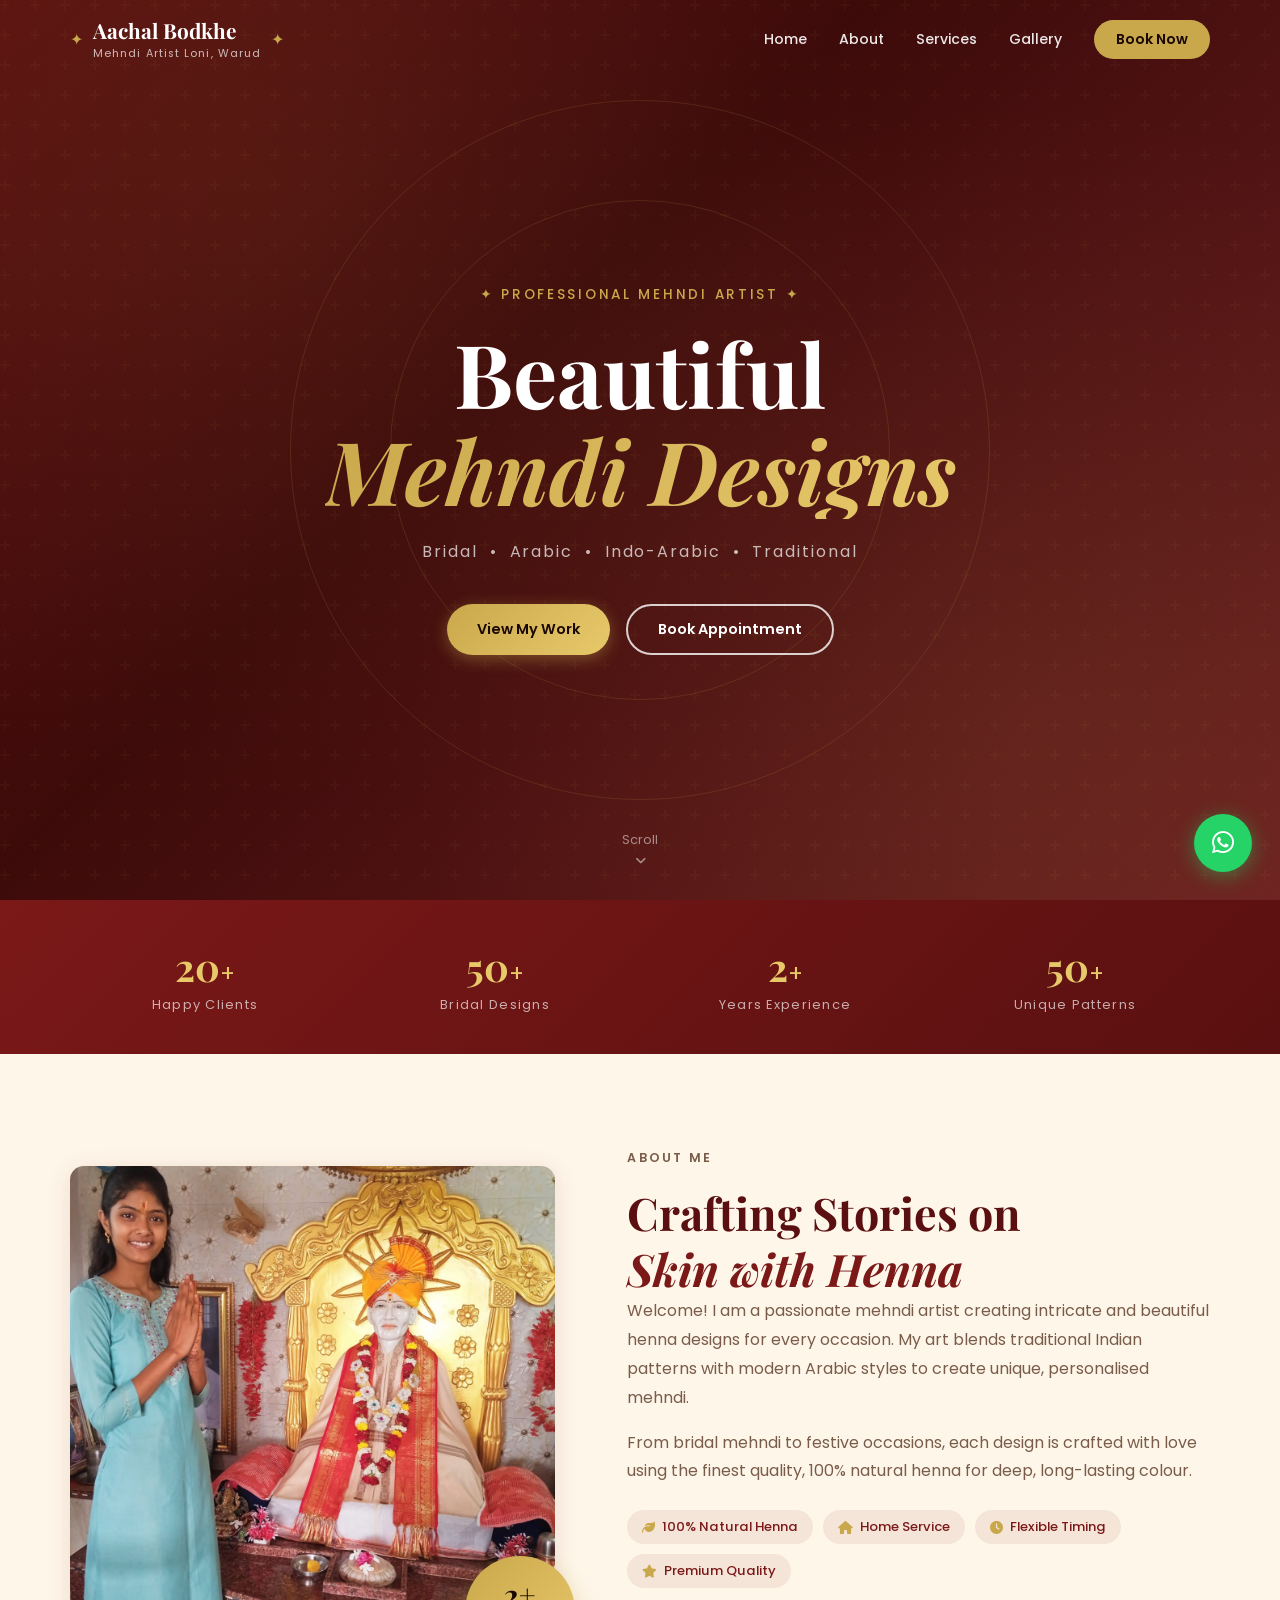
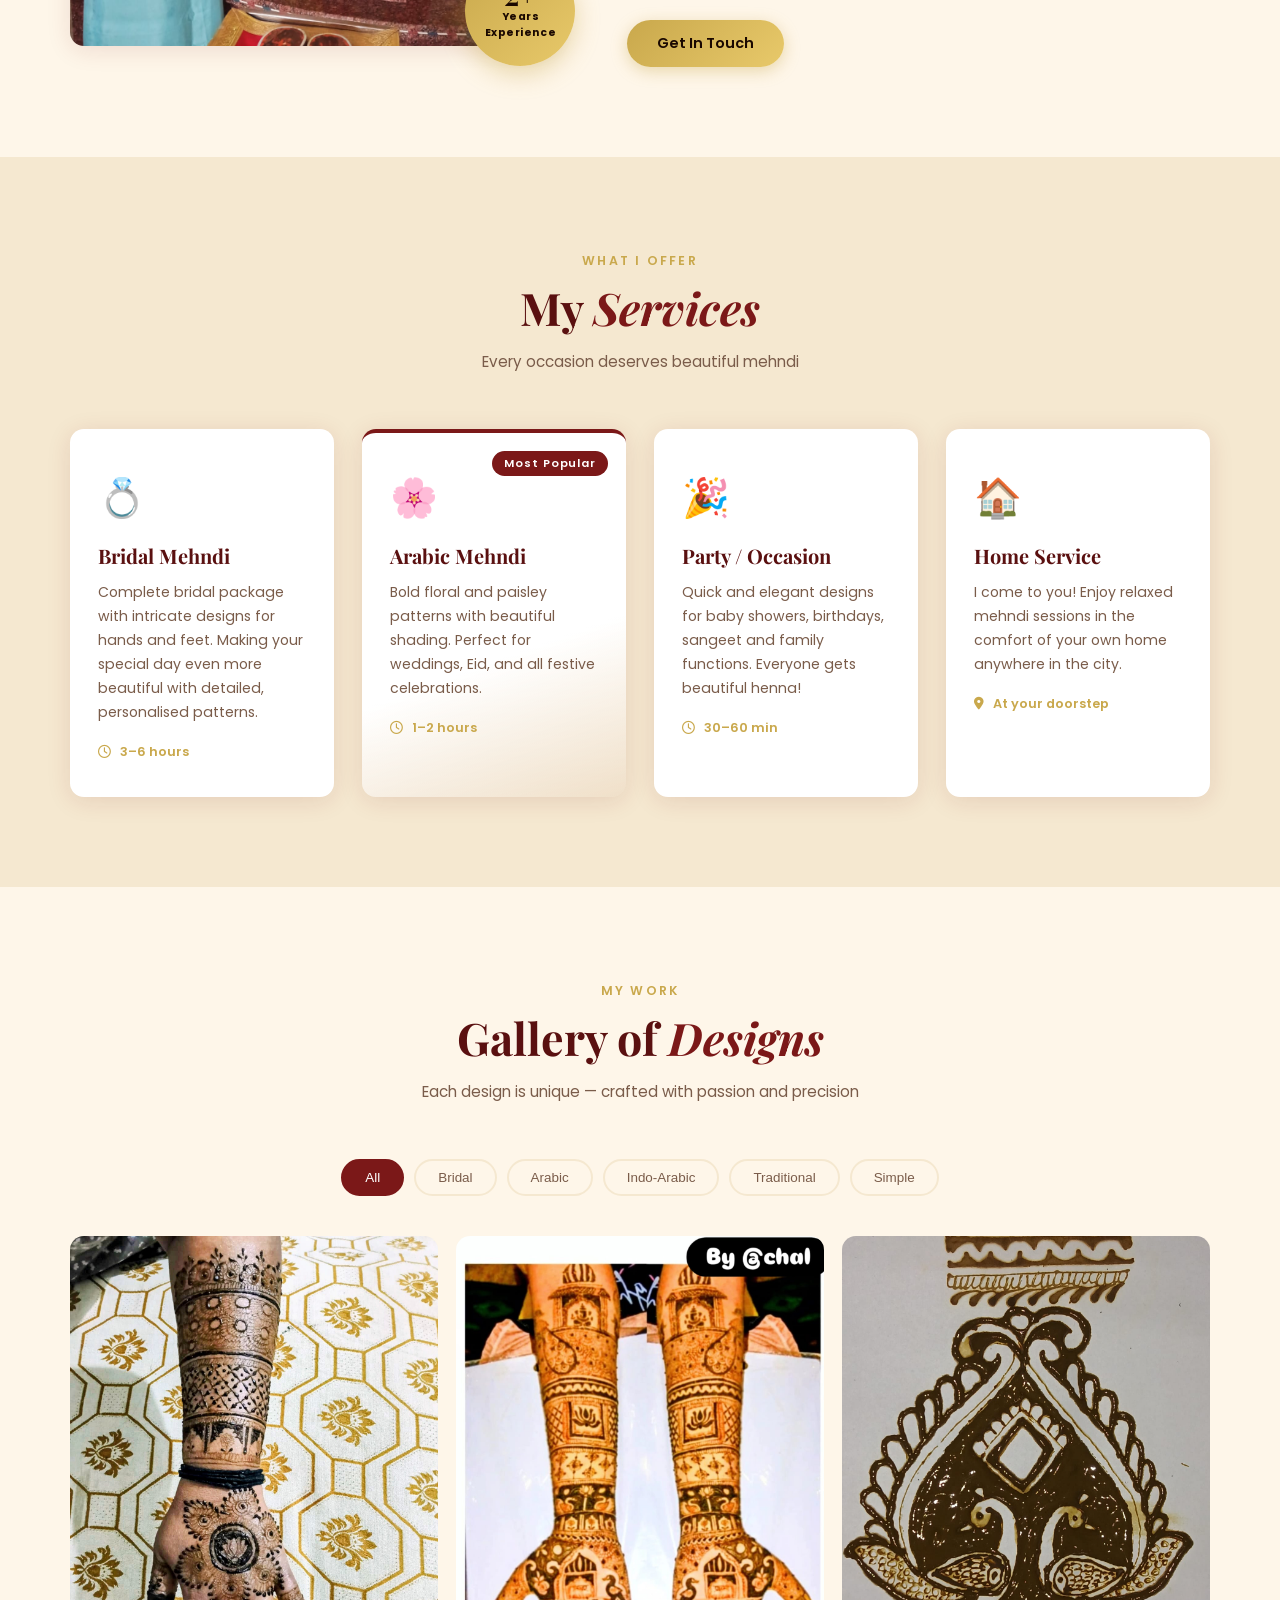
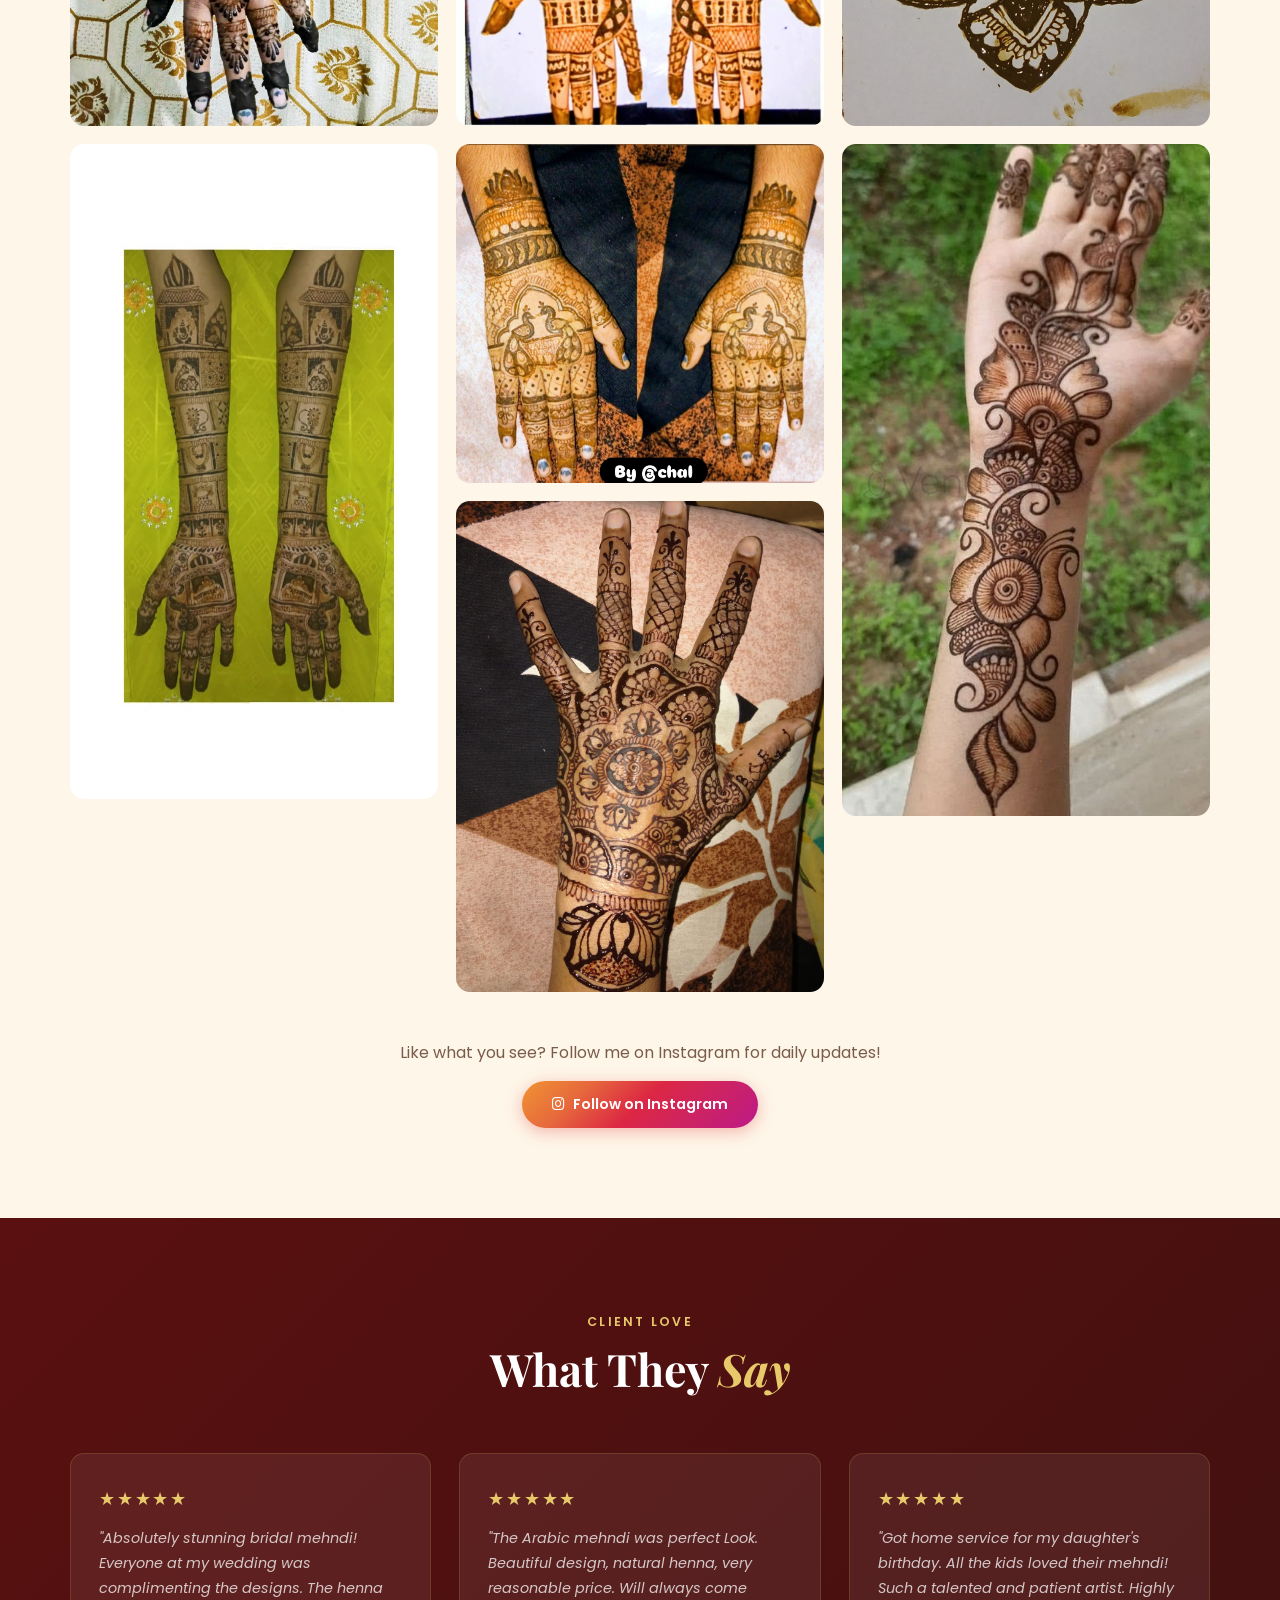
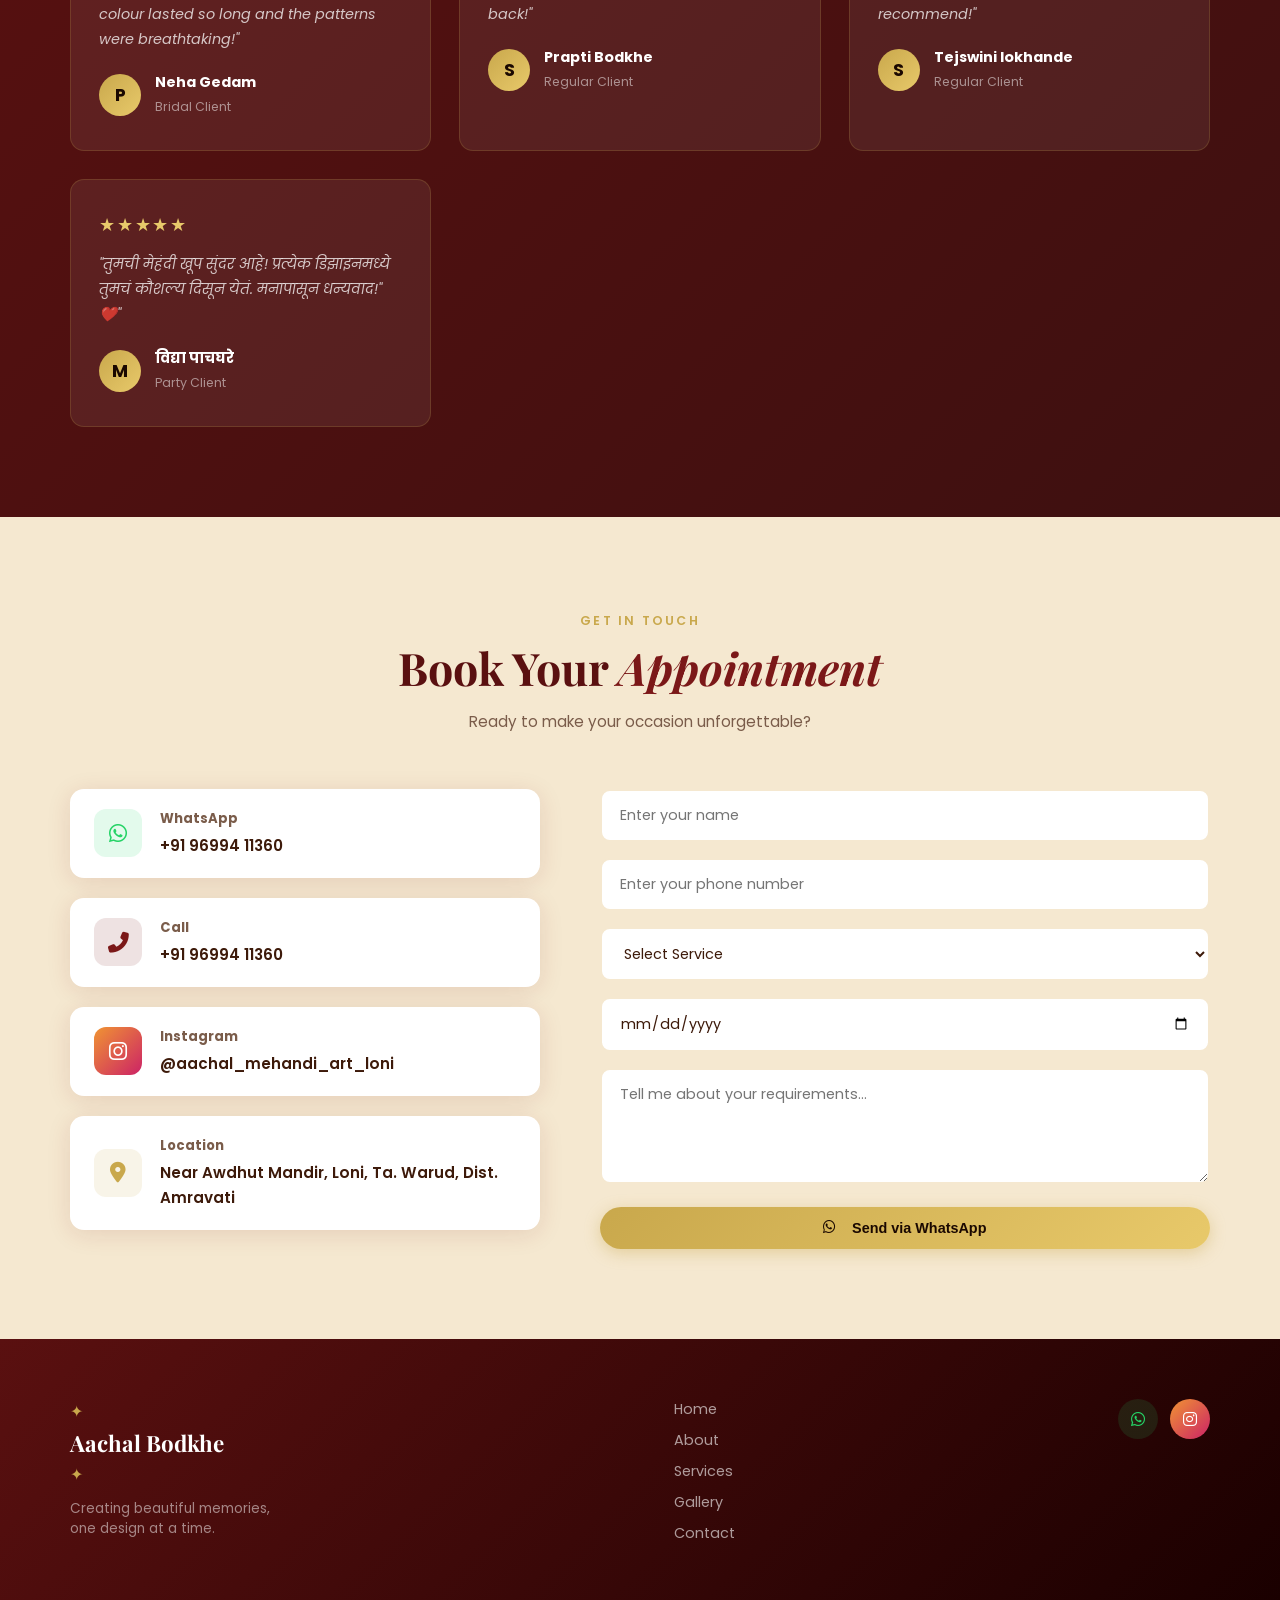
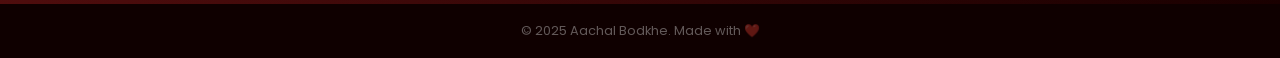
==== index.html @ 3f964af4 "update compliment" ====
<!DOCTYPE html>
<html lang="en">
<head>
  <meta charset="UTF-8">
  <meta name="viewport" content="width=device-width, initial-scale=1.0">
  <meta name="description" content="Professional Mehndi Artist – Bridal, Arabic & Traditional Designs">
  <title>Mehndi Art | Bridal & Professional Mehndi Artist</title>

  <!-- Google Fonts -->
  <link rel="preconnect" href="https://fonts.googleapis.com">
  <link rel="preconnect" href="https://fonts.gstatic.com" crossorigin>
  <link href="https://fonts.googleapis.com/css2?family=Playfair+Display:ital,wght@0,400;0,600;0,700;1,400&family=Poppins:wght@300;400;500;600&family=Dancing+Script:wght@600;700&display=swap" rel="stylesheet">

  <!-- AOS scroll animations -->
  <link rel="stylesheet" href="https://unpkg.com/aos@2.3.1/dist/aos.css">
  <!-- Font Awesome icons -->
  <link rel="stylesheet" href="https://cdnjs.cloudflare.com/ajax/libs/font-awesome/6.4.0/css/all.min.css">

  <link rel="stylesheet" href="css/style.css">
</head>
<body>

  <!-- ========== NAVBAR ========== -->
  <nav class="navbar" id="navbar">
    <div class="nav-inner">
      <a href="#home" class="nav-logo">
        <span class="logo-gem">✦</span>
        <div>
          <span class="logo-name" id="nav-artist-name">Aachal Bodkhe</span>
          <span class="logo-sub" id="nav-artist-tagline">Mehndi Artist Loni, Warud</span>
        </div>
        <span class="logo-gem">✦</span>
      </a>
      <div class="nav-links" id="navLinks">
        <a href="#home"     class="nav-link">Home</a>
        <a href="#about"    class="nav-link">About</a>
        <a href="#services" class="nav-link">Services</a>
        <a href="#gallery"  class="nav-link">Gallery</a>
        <a href="#contact"  class="nav-link nav-cta">Book Now</a>
      </div>
      <button class="hamburger" id="hamburger" aria-label="Menu">
        <span></span><span></span><span></span>
      </button>
    </div>
  </nav>

  <!-- ========== HERO ========== -->
  <section class="hero" id="home">
    <div class="hero-pattern"></div>
    <div class="hero-overlay"></div>
    <div class="hero-body">
      <p class="hero-pre" data-aos="fade-down">✦ Professional Mehndi Artist ✦</p>
      <h1 class="hero-h1" data-aos="fade-up" data-aos-delay="80">
        <span>Beautiful</span>
        <em>Mehndi Designs</em>
      </h1>
      <p class="hero-desc" data-aos="fade-up" data-aos-delay="180">
        Bridal &nbsp;•&nbsp; Arabic &nbsp;•&nbsp; Indo-Arabic &nbsp;•&nbsp; Traditional
      </p>
      <div class="hero-btns" data-aos="fade-up" data-aos-delay="280">
        <a href="#gallery" class="btn btn-gold">View My Work</a>
        <a href="#contact" class="btn btn-outline-white">Book Appointment</a>
      </div>
    </div>
    <a href="#about" class="hero-scroll-hint">
      <span>Scroll</span>
      <i class="fas fa-angle-down"></i>
    </a>
  </section>

  <!-- ========== STATS BAR ========== -->
  <section class="stats-bar">
    <div class="container stats-grid">
      <div class="stat" data-aos="zoom-in">
        <span class="stat-n" data-target="20">0</span><span class="stat-plus">+</span>
        <span class="stat-l">Happy Clients</span>
      </div>
      <div class="stat" data-aos="zoom-in" data-aos-delay="80">
        <span class="stat-n" data-target="50">0</span><span class="stat-plus">+</span>
        <span class="stat-l">Bridal Designs</span>
      </div>
      <div class="stat" data-aos="zoom-in" data-aos-delay="160">
        <span class="stat-n" data-target="2">0</span><span class="stat-plus">+</span>
        <span class="stat-l">Years Experience</span>
      </div>
      <div class="stat" data-aos="zoom-in" data-aos-delay="240">
        <span class="stat-n" data-target="50">0</span><span class="stat-plus">+</span>
        <span class="stat-l">Unique Patterns</span>
      </div>
    </div>
  </section>

  <!-- ========== ABOUT ========== -->
  <section class="about section" id="about">
    <div class="container about-grid">
      <div class="about-img-wrap" data-aos="fade-right">
        <div class="about-frame">
          <img src="images/artist-aachal.jpg" alt="Aachal Bodkhe, Mehndi Artist" id="artistPhoto">
        </div>
        <div class="exp-badge">
          <span class="exp-num" id="exp-years">2+</span>
          <span class="exp-txt">Years<br>Experience</span>
        </div>
      </div>
      <div class="about-text" data-aos="fade-left">
        <p class="tag">About Me</p>
        <h2 class="sec-title">Crafting Stories on<br><em>Skin with Henna</em></h2>
        <p>Welcome! I am a passionate mehndi artist creating intricate and beautiful henna designs for every occasion. My art blends traditional Indian patterns with modern Arabic styles to create unique, personalised mehndi.</p>
        <p>From bridal mehndi to festive occasions, each design is crafted with love using the finest quality, 100% natural henna for deep, long-lasting colour.</p>
        <div class="about-pills">
          <span><i class="fas fa-leaf"></i> 100% Natural Henna</span>
          <span><i class="fas fa-home"></i> Home Service</span>
          <span><i class="fas fa-clock"></i> Flexible Timing</span>
          <span><i class="fas fa-star"></i> Premium Quality</span>
        </div>
        <a href="#contact" class="btn btn-gold">Get In Touch</a>
      </div>
    </div>
  </section>

  <!-- ========== SERVICES ========== -->
  <section class="services section" id="services">
    <div class="container">
      <div class="sec-head" data-aos="fade-up">
        <p class="tag">What I Offer</p>
        <h2 class="sec-title">My <em>Services</em></h2>
        <p class="sec-sub">Every occasion deserves beautiful mehndi</p>
      </div>
      <div class="srv-grid">
        <div class="srv-card" data-aos="fade-up">
          <div class="srv-icon">💍</div>
          <h3>Bridal Mehndi</h3>
          <p>Complete bridal package with intricate designs for hands and feet. Making your special day even more beautiful with detailed, personalised patterns.</p>
          <div class="srv-meta"><i class="far fa-clock"></i> 3–6 hours</div>
        </div>
        <div class="srv-card featured" data-aos="fade-up" data-aos-delay="100">
          <div class="srv-badge">Most Popular</div>
          <div class="srv-icon">🌸</div>
          <h3>Arabic Mehndi</h3>
          <p>Bold floral and paisley patterns with beautiful shading. Perfect for weddings, Eid, and all festive celebrations.</p>
          <div class="srv-meta"><i class="far fa-clock"></i> 1–2 hours</div>
        </div>
        <div class="srv-card" data-aos="fade-up" data-aos-delay="200">
          <div class="srv-icon">🎉</div>
          <h3>Party / Occasion</h3>
          <p>Quick and elegant designs for baby showers, birthdays, sangeet and family functions. Everyone gets beautiful henna!</p>
          <div class="srv-meta"><i class="far fa-clock"></i> 30–60 min</div>
        </div>
        <div class="srv-card" data-aos="fade-up" data-aos-delay="300">
          <div class="srv-icon">🏠</div>
          <h3>Home Service</h3>
          <p>I come to you! Enjoy relaxed mehndi sessions in the comfort of your own home anywhere in the city.</p>
          <div class="srv-meta"><i class="fas fa-map-marker-alt"></i> At your doorstep</div>
        </div>
      </div>
    </div>
  </section>

  <!-- ========== GALLERY ========== -->
  <section class="gallery section" id="gallery">
    <div class="container">
      <div class="sec-head" data-aos="fade-up">
        <p class="tag">My Work</p>
        <h2 class="sec-title">Gallery of <em>Designs</em></h2>
        <p class="sec-sub">Each design is unique — crafted with passion and precision</p>
      </div>

      <div class="gal-filters" data-aos="fade-up">
        <button class="fil-btn active" data-cat="all">All</button>
        <button class="fil-btn" data-cat="bridal">Bridal</button>
        <button class="fil-btn" data-cat="arabic">Arabic</button>
        <button class="fil-btn" data-cat="indo-arabic">Indo-Arabic</button>
        <button class="fil-btn" data-cat="traditional">Traditional</button>
        <button class="fil-btn" data-cat="simple">Simple</button>
      </div>

      <div class="gal-grid" id="galGrid">
        <div class="gal-loading"><div class="spinner"></div><p>Loading gallery…</p></div>
      </div>

      <div class="gal-footer" data-aos="fade-up">
        <p>Like what you see? Follow me on Instagram for daily updates!</p>
        <a href="#" class="btn btn-insta" id="instaBtn">
          <i class="fab fa-instagram"></i> Follow on Instagram
        </a>
      </div>
    </div>
  </section>

  <!-- Lightbox -->
  <div class="lightbox" id="lightbox">
    <div class="lb-bg" id="lbBg"></div>
    <div class="lb-box">
      <button class="lb-close" id="lbClose"><i class="fas fa-times"></i></button>
      <button class="lb-nav lb-prev" id="lbPrev"><i class="fas fa-chevron-left"></i></button>
      <img id="lbImg" src="" alt="">
      <div class="lb-cap" id="lbCap"></div>
      <button class="lb-nav lb-next" id="lbNext"><i class="fas fa-chevron-right"></i></button>
    </div>
  </div>

  <!-- ========== TESTIMONIALS ========== -->
  <section class="testi section">
    <div class="container">
      <div class="sec-head" data-aos="fade-up">
        <p class="tag">Client Love</p>
        <h2 class="sec-title">What They <em>Say</em></h2>
      </div>
      <div class="testi-grid">
        <div class="testi-card" data-aos="fade-up">
          <div class="stars">★★★★★</div>
          <p>"Absolutely stunning bridal mehndi! Everyone at my wedding was complimenting the designs. The henna colour lasted so long and the patterns were breathtaking!"</p>
          <div class="testi-author">
            <div class="avatar">P</div>
            <div><strong>Neha Gedam</strong><span>Bridal Client</span></div>
          </div>
        </div>
        <div class="testi-card" data-aos="fade-up" data-aos-delay="100">
          <div class="stars">★★★★★</div>
          <p>"The Arabic mehndi was perfect Look. Beautiful design, natural henna, very reasonable price. Will always come back!"</p>
          <div class="testi-author">
            <div class="avatar">S</div>
            <div><strong>Prapti Bodkhe</strong><span>Regular Client</span></div>
          </div>
        </div>
        <div class="testi-card" data-aos="fade-up" data-aos-delay="100">
          <div class="stars">★★★★★</div>
          <p>"Got home service for my daughter's birthday. All the kids loved their mehndi! Such a talented and patient artist. Highly recommend!"</p>
          <div class="testi-author">
            <div class="avatar">S</div>
            <div><strong>Tejswini lokhande</strong><span>Regular Client</span></div>
          </div>
        </div>
        <div class="testi-card" data-aos="fade-up" data-aos-delay="100">
          <div class="stars">★★★★★</div>
          <p>"तुमची मेहंदी खूप सुंदर आहे! प्रत्येक डिझाइनमध्ये तुमचं कौशल्य दिसून येतं. मनापासून धन्यवाद!" ❤️"</p>
          <div class="testi-author">
            <div class="avatar">M</div>
            <div><strong>विद्या पाचघरे</strong><span>Party Client</span></div>
          </div>
        </div>
      </div>
    </div>
  </section>

  <!-- ========== CONTACT ========== -->
  <section class="contact section" id="contact">
    <div class="container">
      <div class="sec-head" data-aos="fade-up">
        <p class="tag">Get In Touch</p>
        <h2 class="sec-title">Book Your <em>Appointment</em></h2>
        <p class="sec-sub">Ready to make your occasion unforgettable?</p>
      </div>
      <div class="contact-grid">
        <div class="contact-info" data-aos="fade-right">
          <div class="ci-card">
            <div class="ci-icon ci-wa"><i class="fab fa-whatsapp"></i></div>
            <div><h4>WhatsApp</h4><a id="cWa" href="#">+91 9699411360</a></div>
          </div>
          <div class="ci-card">
            <div class="ci-icon ci-ph"><i class="fas fa-phone-alt"></i></div>
            <div><h4>Call</h4><a id="cPh" href="#">+91 9699411360</a></div>
          </div>
          <div class="ci-card">
            <div class="ci-icon ci-ig"><i class="fab fa-instagram"></i></div>
            <div><h4>Instagram</h4><a id="cIg" href="#">https://www.instagram.com/aachal_mehandi_art_loni?igsh=MWM5a2FwNzlvdnloOQ==</a></div>
          </div>
          <div class="ci-card">
            <div class="ci-icon ci-lo"><i class="fas fa-map-marker-alt"></i></div>
            <div><h4>Location</h4><span id="cLoc">Near awdhut mandir, Loni,Ta. Warud Dist. Amravati</span></div>
          </div>
        </div>
        <form class="contact-form" id="contactForm" data-aos="fade-left">
          <div class="fg"><input type="text"  id="fName"    placeholder="Enter your name" required></div>
          <div class="fg"><input type="tel"   id="fPhone"   placeholder="Enter your phone number" required></div>
          <div class="fg">
            <select id="fService">
              <option value="">Select Service</option>
              <option value="Bridal Mehndi">Bridal Mehndi</option>
              <option value="Arabic Mehndi">Arabic Mehndi</option>
              <option value="Party / Occasion">Party / Occasion</option>
              <option value="Home Service">Home Service</option>
            </select>
          </div>
          <div class="fg"><input type="date" id="fDate" min=""></div>
          <div class="fg"><textarea id="fMsg" rows="4" placeholder="Tell me about your requirements…"></textarea></div>
          <button type="submit" class="btn btn-gold btn-full">
            <i class="fab fa-whatsapp"></i>&nbsp; Send via WhatsApp
          </button>
        </form>
      </div>
    </div>
  </section>

  <!-- ========== FOOTER ========== -->
  <footer class="footer">
    <div class="footer-top">
      <div class="container footer-inner">
        <div class="foot-brand">
          <span class="logo-gem">✦</span>
          <span class="logo-name" id="footName">Aachal Bodkhe</span>
          <span class="logo-gem">✦</span>
          <p>Creating beautiful memories, one design at a time.</p>
        </div>
        <div class="foot-links">
          <a href="#home">Home</a>
          <a href="#about">About</a>
          <a href="#services">Services</a>
          <a href="#gallery">Gallery</a>
          <a href="#contact">Contact</a>
        </div>
        <div class="foot-social">
          <a href="#" id="ftWa" class="soc-btn wa"><i class="fab fa-whatsapp"></i></a>
          <a href="#" id="ftIg" class="soc-btn ig"><i class="fab fa-instagram"></i></a>
          <a href="#" id="ftFb" class="soc-btn fb" style="display:none"><i class="fab fa-facebook-f"></i></a>
        </div>
      </div>
    </div>
    <div class="footer-bottom">
      <p>© 2025 <span id="footCopyName">Aachal Bodkhe</span>. Made with ❤️</p>
    </div>
  </footer>

  <!-- WhatsApp Floating Button -->
  <a href="#" class="wa-float" id="waFloat" target="_blank" rel="noopener">
    <i class="fab fa-whatsapp"></i>
    <span class="wa-tip">Chat with me!</span>
  </a>

  <!-- Scripts -->
  <script src="https://unpkg.com/aos@2.3.1/dist/aos.js"></script>
  <!-- Firebase (loaded only when USE_FIREBASE=true) -->
  <script src="js/config.js"></script>
  <script src="js/app.js"></script>
</body>
</html>
---- css/style.css ----
/* =========================================================
   ROOT VARIABLES
   ========================================================= */
:root {
  --maroon:   #7B1818;
  --maroon-d: #5A1010;
  --gold:     #C9A84C;
  --gold-l:   #E8C96A;
  --orange:   #D4622A;
  --cream:    #FEF6E9;
  --cream-d:  #F5E8D0;
  --dark:     #1A0800;
  --text:     #3D1A0A;
  --muted:    #7A5C4A;
  --white:    #FFFFFF;
  --shadow:   0 4px 24px rgba(123,24,24,.12);
  --radius:   14px;
  --transition: .3s ease;
}

/* =========================================================
   RESET & BASE
   ========================================================= */
*, *::before, *::after { box-sizing: border-box; margin: 0; padding: 0; }
html { scroll-behavior: smooth; font-size: 16px; }
body {
  font-family: 'Poppins', sans-serif;
  background: var(--cream);
  color: var(--text);
  overflow-x: hidden;
}
img { max-width: 100%; display: block; }
a  { text-decoration: none; color: inherit; }
button { cursor: pointer; border: none; background: none; }
ul { list-style: none; }
section { overflow: hidden; }

/* =========================================================
   UTILITIES
   ========================================================= */
.container { max-width: 1180px; margin: 0 auto; padding: 0 20px; }
.section    { padding: 90px 0; }
.sec-head   { text-align: center; margin-bottom: 56px; }
.tag {
  display: inline-block;
  font-size: .78rem;
  font-weight: 600;
  letter-spacing: .18em;
  text-transform: uppercase;
  color: var(--gold);
  margin-bottom: 10px;
}
.sec-title {
  font-family: 'Playfair Display', serif;
  font-size: clamp(2rem, 4vw, 2.8rem);
  color: var(--maroon-d);
  line-height: 1.25;
}
.sec-title em { font-style: italic; color: var(--maroon); }
.sec-sub { margin-top: 14px; color: var(--muted); font-size: .95rem; }

/* =========================================================
   BUTTONS
   ========================================================= */
.btn {
  display: inline-flex; align-items: center; justify-content: center; gap: 8px;
  padding: 13px 30px; border-radius: 50px; font-size: .9rem; font-weight: 600;
  transition: all var(--transition); cursor: pointer;
}
.btn-gold {
  background: linear-gradient(135deg, var(--gold), var(--gold-l));
  color: var(--dark);
  box-shadow: 0 4px 16px rgba(201,168,76,.4);
}
.btn-gold:hover { transform: translateY(-2px); box-shadow: 0 8px 24px rgba(201,168,76,.5); }
.btn-outline-white {
  background: transparent;
  border: 2px solid rgba(255,255,255,.8);
  color: var(--white);
}
.btn-outline-white:hover { background: rgba(255,255,255,.15); }
.btn-insta {
  background: linear-gradient(135deg,#f09433,#e6683c,#dc2743,#cc2366,#bc1888);
  color: #fff;
  box-shadow: 0 4px 16px rgba(224,64,64,.35);
}
.btn-insta:hover { transform: translateY(-2px); }
.btn-full { width: 100%; }

/* =========================================================
   NAVBAR
   ========================================================= */
.navbar {
  position: fixed; top: 0; left: 0; right: 0; z-index: 999;
  padding: 16px 0;
  transition: background var(--transition), box-shadow var(--transition);
}
.navbar.scrolled {
  background: rgba(254,246,233,.97);
  box-shadow: 0 2px 20px rgba(123,24,24,.12);
  padding: 10px 0;
  backdrop-filter: blur(10px);
}
.nav-inner {
  max-width: 1180px; margin: 0 auto; padding: 0 20px;
  display: flex; align-items: center; justify-content: space-between;
}
.nav-logo {
  display: flex; align-items: center; gap: 10px;
}
.logo-gem { color: var(--gold); font-size: 1rem; }
.logo-name {
  font-family: 'Playfair Display', serif;
  font-size: 1.3rem; font-weight: 700;
  color: var(--white);
  transition: color var(--transition);
}
.navbar.scrolled .logo-name { color: var(--maroon-d); }
.logo-sub {
  display: block; font-size: .68rem; letter-spacing: .1em;
  color: rgba(255,255,255,.7);
  transition: color var(--transition);
}
.navbar.scrolled .logo-sub { color: var(--muted); }
.nav-links { display: flex; align-items: center; gap: 32px; }
.nav-link {
  font-size: .88rem; font-weight: 500;
  color: rgba(255,255,255,.9);
  transition: color var(--transition);
  position: relative;
}
.nav-link::after {
  content: ''; position: absolute; bottom: -4px; left: 0;
  width: 0; height: 2px; background: var(--gold);
  transition: width var(--transition);
}
.nav-link:hover::after { width: 100%; }
.navbar.scrolled .nav-link { color: var(--text); }
.nav-cta {
  background: var(--gold); color: var(--dark) !important;
  padding: 9px 22px; border-radius: 50px; font-weight: 600;
}
.nav-cta::after { display: none !important; }
.nav-cta:hover { background: var(--gold-l); transform: translateY(-1px); }
.hamburger { display: none; flex-direction: column; gap: 5px; padding: 4px; }
.hamburger span { display: block; width: 24px; height: 2px; background: var(--white); border-radius: 2px; transition: all var(--transition); }
.navbar.scrolled .hamburger span { background: var(--maroon); }

/* =========================================================
   HERO
   ========================================================= */
.hero {
  min-height: 100vh;
  background: linear-gradient(135deg, var(--maroon-d) 0%, #3D0A0A 40%, #6B2020 100%);
  position: relative;
  display: flex; align-items: center; justify-content: center;
  text-align: center; padding: 120px 20px 80px;
}
/* Decorative mehndi mandala pattern */
.hero-pattern {
  position: absolute; inset: 0;
  background-image:
    radial-gradient(circle at 20% 20%, rgba(201,168,76,.08) 0%, transparent 50%),
    radial-gradient(circle at 80% 80%, rgba(201,168,76,.08) 0%, transparent 50%);
  pointer-events: none;
}
.hero-pattern::before, .hero-pattern::after {
  content: ''; position: absolute;
  border-radius: 50%;
  border: 1px solid rgba(201,168,76,.15);
}
.hero-pattern::before { width: 500px; height: 500px; top: 50%; left: 50%; transform: translate(-50%,-50%); }
.hero-pattern::after  { width: 700px; height: 700px; top: 50%; left: 50%; transform: translate(-50%,-50%); }
.hero-overlay {
  position: absolute; inset: 0;
  background: url("data:image/svg+xml,%3Csvg width='60' height='60' viewBox='0 0 60 60' xmlns='http://www.w3.org/2000/svg'%3E%3Cg fill='none' fill-rule='evenodd'%3E%3Cg fill='%23C9A84C' fill-opacity='0.04'%3E%3Cpath d='M36 34v-4h-2v4h-4v2h4v4h2v-4h4v-2h-4zm0-30V0h-2v4h-4v2h4v4h2V6h4V4h-4zM6 34v-4H4v4H0v2h4v4h2v-4h4v-2H6zM6 4V0H4v4H0v2h4v4h2V6h4V4H6z'/%3E%3C/g%3E%3C/g%3E%3C/svg%3E");
  pointer-events: none;
}
.hero-body { position: relative; z-index: 2; max-width: 760px; }
.hero-pre {
  color: var(--gold); font-size: .85rem; letter-spacing: .2em;
  text-transform: uppercase; font-weight: 500; margin-bottom: 20px;
}
.hero-h1 {
  font-family: 'Playfair Display', serif;
  font-size: clamp(2.8rem, 7vw, 5.5rem);
  line-height: 1.1; color: var(--white); margin-bottom: 20px;
}
.hero-h1 span { display: block; }
.hero-h1 em {
  display: block; font-style: italic;
  background: linear-gradient(135deg, var(--gold), var(--gold-l));
  -webkit-background-clip: text; -webkit-text-fill-color: transparent;
  background-clip: text;
}
.hero-desc { color: rgba(255,255,255,.7); font-size: 1rem; letter-spacing: .12em; margin-bottom: 40px; }
.hero-btns { display: flex; gap: 16px; justify-content: center; flex-wrap: wrap; }
.hero-scroll-hint {
  position: absolute; bottom: 32px; left: 50%; transform: translateX(-50%);
  color: rgba(255,255,255,.5); font-size: .8rem; display: flex; flex-direction: column; align-items: center; gap: 6px;
  animation: bounce 2s infinite;
}
@keyframes bounce { 0%,100%{transform:translateX(-50%) translateY(0)} 50%{transform:translateX(-50%) translateY(6px)} }

/* =========================================================
   STATS BAR
   ========================================================= */
.stats-bar {
  background: linear-gradient(135deg, var(--maroon), var(--maroon-d));
  padding: 40px 20px;
}
.stats-grid {
  display: grid; grid-template-columns: repeat(4,1fr); gap: 20px; text-align: center;
}
.stat { color: var(--white); }
.stat-n {
  font-family: 'Playfair Display', serif;
  font-size: 2.4rem; font-weight: 700; color: var(--gold-l);
}
.stat-plus { font-size: 1.4rem; color: var(--gold-l); }
.stat-l { display: block; font-size: .8rem; letter-spacing: .1em; color: rgba(255,255,255,.65); margin-top: 4px; }

/* =========================================================
   ABOUT
   ========================================================= */
.about-grid {
  display: grid; grid-template-columns: 1fr 1.2fr; gap: 72px; align-items: center;
}
.about-img-wrap { position: relative; }
.about-frame {
  border-radius: var(--radius);
  overflow: hidden;
  box-shadow: var(--shadow);
  position: relative;
}
.about-frame::before {
  content: ''; position: absolute; inset: -12px;
  border: 2px solid var(--gold); border-radius: calc(var(--radius) + 12px);
  z-index: -1; opacity: .4;
}
.about-frame img { width: 100%; height: 480px; object-fit: cover; }
.exp-badge {
  position: absolute; bottom: -20px; right: -20px;
  background: linear-gradient(135deg, var(--gold), var(--gold-l));
  color: var(--dark); width: 110px; height: 110px; border-radius: 50%;
  display: flex; flex-direction: column; align-items: center; justify-content: center;
  box-shadow: 0 8px 24px rgba(201,168,76,.4);
  font-weight: 700; text-align: center;
}
.exp-num { font-family: 'Playfair Display',serif; font-size: 1.8rem; line-height: 1; }
.exp-txt { font-size: .65rem; letter-spacing: .05em; }
.about-text p { color: var(--muted); line-height: 1.8; margin-bottom: 16px; }
.about-pills {
  display: flex; flex-wrap: wrap; gap: 10px; margin: 24px 0 32px;
}
.about-pills span {
  display: flex; align-items: center; gap: 7px;
  background: rgba(123,24,24,.07); color: var(--maroon);
  padding: 7px 15px; border-radius: 50px; font-size: .82rem; font-weight: 500;
}
.about-pills span i { color: var(--gold); }

/* =========================================================
   SERVICES
   ========================================================= */
.services { background: var(--cream-d); }
.srv-grid {
  display: grid; grid-template-columns: repeat(auto-fit, minmax(240px,1fr)); gap: 28px;
}
.srv-card {
  background: var(--white);
  border-radius: var(--radius);
  padding: 36px 28px;
  box-shadow: var(--shadow);
  transition: transform var(--transition), box-shadow var(--transition);
  position: relative; overflow: hidden;
  border-top: 4px solid transparent;
}
.srv-card:hover { transform: translateY(-6px); box-shadow: 0 12px 36px rgba(123,24,24,.16); border-top-color: var(--gold); }
.srv-card.featured { border-top-color: var(--maroon); background: linear-gradient(160deg, #fff 60%, rgba(123,24,24,.04)); }
.srv-badge {
  position: absolute; top: 18px; right: 18px;
  background: var(--maroon); color: #fff;
  font-size: .7rem; font-weight: 600; letter-spacing: .08em;
  padding: 4px 12px; border-radius: 20px;
}
.srv-icon { font-size: 2.4rem; margin-bottom: 16px; }
.srv-card h3 { font-family:'Playfair Display',serif; font-size:1.25rem; color:var(--maroon-d); margin-bottom:12px; }
.srv-card p  { color:var(--muted); font-size:.88rem; line-height:1.7; }
.srv-meta    { margin-top:18px; font-size:.8rem; color:var(--gold); font-weight:600; }
.srv-meta i  { margin-right:6px; }

/* =========================================================
   GALLERY
   ========================================================= */
.gallery { background: var(--cream); }
.gal-filters { display:flex; flex-wrap:wrap; gap:10px; justify-content:center; margin-bottom:40px; }
.fil-btn {
  padding: 9px 22px; border-radius: 50px; font-size: .84rem; font-weight: 500;
  background: transparent; border: 2px solid var(--cream-d); color: var(--muted);
  transition: all var(--transition); cursor: pointer;
}
.fil-btn:hover, .fil-btn.active {
  background: var(--maroon); border-color: var(--maroon); color: #fff;
}
.gal-grid {
  columns: 3; column-gap: 18px;
  min-height: 300px;
}
.gal-item {
  break-inside: avoid; margin-bottom: 18px;
  border-radius: var(--radius); overflow: hidden;
  cursor: pointer; position: relative;
  transition: transform var(--transition);
}
.gal-item:hover { transform: scale(1.02); }
.gal-item img { width:100%; display:block; transition:transform .4s ease; }
.gal-item:hover img { transform: scale(1.06); }
.gal-overlay {
  position:absolute; inset:0;
  background: linear-gradient(0deg, rgba(90,16,16,.8) 0%, transparent 60%);
  opacity:0; transition:opacity var(--transition);
  display:flex; align-items:flex-end; padding:16px;
}
.gal-item:hover .gal-overlay { opacity:1; }
.gal-caption { color:#fff; font-size:.82rem; font-weight:500; }
.gal-loading { text-align:center; padding:60px; color:var(--muted); }
.spinner {
  width:36px; height:36px; border:3px solid var(--cream-d);
  border-top-color:var(--maroon); border-radius:50%;
  animation:spin .8s linear infinite; margin:0 auto 14px;
}
@keyframes spin { to{transform:rotate(360deg)} }
.gal-footer { text-align:center; margin-top:48px; }
.gal-footer p { color:var(--muted); margin-bottom:16px; }

/* =========================================================
   LIGHTBOX
   ========================================================= */
.lightbox {
  position:fixed; inset:0; z-index:9999;
  display:flex; align-items:center; justify-content:center;
  opacity:0; pointer-events:none; transition:opacity .3s;
}
.lightbox.open { opacity:1; pointer-events:auto; }
.lb-bg { position:absolute; inset:0; background:rgba(10,0,0,.9); cursor:pointer; }
.lb-box { position:relative; z-index:2; max-width:90vw; max-height:90vh; display:flex; flex-direction:column; align-items:center; gap:14px; }
.lb-box img { max-width:90vw; max-height:80vh; object-fit:contain; border-radius:8px; box-shadow:0 8px 40px rgba(0,0,0,.5); }
.lb-cap { color:rgba(255,255,255,.8); font-size:.85rem; }
.lb-close {
  position:fixed; top:20px; right:24px;
  color:#fff; font-size:1.4rem; background:rgba(255,255,255,.1);
  border-radius:50%; width:40px; height:40px;
  display:flex; align-items:center; justify-content:center;
  transition:background var(--transition);
}
.lb-close:hover { background:rgba(255,255,255,.25); }
.lb-nav {
  position:fixed; top:50%; transform:translateY(-50%);
  color:#fff; font-size:1.4rem; background:rgba(255,255,255,.1);
  border-radius:50%; width:44px; height:44px;
  display:flex; align-items:center; justify-content:center;
  transition:background var(--transition);
}
.lb-nav:hover { background:rgba(255,255,255,.25); }
.lb-prev { left:20px; }
.lb-next { right:20px; }

/* =========================================================
   TESTIMONIALS
   ========================================================= */
.testi { background: linear-gradient(135deg, var(--maroon-d) 0%, #3D1010 100%); }
.testi .tag  { color:var(--gold-l); }
.testi .sec-title    { color:#fff; }
.testi .sec-title em { color:var(--gold-l); -webkit-text-fill-color:var(--gold-l); background:none; }
.testi-grid { display:grid; grid-template-columns:repeat(auto-fit,minmax(280px,1fr)); gap:28px; }
.testi-card {
  background:rgba(255,255,255,.07); border:1px solid rgba(201,168,76,.2);
  border-radius:var(--radius); padding:32px 28px;
  transition:transform var(--transition), background var(--transition);
}
.testi-card:hover { transform:translateY(-4px); background:rgba(255,255,255,.12); }
.stars { color:var(--gold-l); font-size:1.1rem; letter-spacing:.1em; margin-bottom:14px; }
.testi-card p { color:rgba(255,255,255,.75); font-size:.9rem; line-height:1.75; margin-bottom:20px; font-style:italic; }
.testi-author { display:flex; align-items:center; gap:14px; }
.avatar {
  width:42px; height:42px; border-radius:50%;
  background:linear-gradient(135deg,var(--gold),var(--gold-l));
  color:var(--dark); display:flex; align-items:center; justify-content:center;
  font-weight:700; font-size:1.1rem; flex-shrink:0;
}
.testi-author strong { display:block; color:#fff; font-size:.9rem; }
.testi-author span   { color:rgba(255,255,255,.5); font-size:.78rem; }

/* =========================================================
   CONTACT
   ========================================================= */
.contact { background:var(--cream-d); }
.contact-grid { display:grid; grid-template-columns:1fr 1.3fr; gap:60px; align-items:start; }
.contact-info { display:flex; flex-direction:column; gap:20px; }
.ci-card {
  display:flex; align-items:center; gap:18px;
  background:var(--white); border-radius:var(--radius);
  padding:20px 24px; box-shadow:var(--shadow);
  transition:transform var(--transition);
}
.ci-card:hover { transform:translateX(6px); }
.ci-icon {
  width:48px; height:48px; border-radius:12px;
  display:flex; align-items:center; justify-content:center;
  font-size:1.3rem; flex-shrink:0;
}
.ci-wa { background:#25D36620; color:#25D366; }
.ci-ph { background:#7B181820; color:var(--maroon); }
.ci-ig { background:linear-gradient(135deg,#f09433,#cc2366); color:#fff; }
.ci-lo { background:#C9A84C20; color:var(--gold); }
.ci-card h4 { font-size:.82rem; color:var(--muted); margin-bottom:4px; }
.ci-card a, .ci-card span { font-weight:600; font-size:.95rem; color:var(--text); }
.ci-card a:hover { color:var(--maroon); }
.contact-form { display:flex; flex-direction:column; gap:16px; }
.fg input, .fg select, .fg textarea {
  width:100%; padding:14px 18px;
  border:2px solid var(--cream-d); border-radius:10px;
  font-family:'Poppins',sans-serif; font-size:.9rem; color:var(--text);
  background:var(--white); transition:border-color var(--transition);
  outline:none;
}
.fg input:focus, .fg select:focus, .fg textarea:focus {
  border-color:var(--maroon);
}
.fg textarea { resize:vertical; }

/* =========================================================
   FOOTER
   ========================================================= */
.footer-top {
  background:linear-gradient(135deg,var(--maroon-d),#1A0000);
  padding:60px 20px;
}
.footer-inner {
  display:flex; flex-wrap:wrap; gap:40px;
  align-items:flex-start; justify-content:space-between;
}
.foot-brand { display:flex; flex-direction:column; align-items:flex-start; gap:4px; }
.foot-brand .logo-name { color:#fff; font-size:1.4rem; }
.foot-brand .logo-gem  { color:var(--gold); }
.foot-brand p          { color:rgba(255,255,255,.5); font-size:.85rem; margin-top:8px; max-width:220px; }
.foot-links { display:flex; flex-direction:column; gap:10px; }
.foot-links a { color:rgba(255,255,255,.6); font-size:.9rem; transition:color var(--transition); }
.foot-links a:hover { color:var(--gold-l); }
.foot-social { display:flex; gap:12px; }
.soc-btn {
  width:40px; height:40px; border-radius:50%;
  display:flex; align-items:center; justify-content:center;
  font-size:1rem; transition:all var(--transition);
}
.soc-btn.wa { background:#25D36620; color:#25D366; }
.soc-btn.ig { background:linear-gradient(135deg,#f09433,#cc2366); color:#fff; }
.soc-btn.fb { background:#1877F220; color:#1877F2; }
.soc-btn:hover { transform:scale(1.15); }
.footer-bottom {
  background:#0F0000; text-align:center;
  padding:18px 20px; color:rgba(255,255,255,.35); font-size:.8rem;
}

/* =========================================================
   WHATSAPP FLOAT
   ========================================================= */
.wa-float {
  position:fixed; bottom:28px; right:28px; z-index:900;
  width:58px; height:58px; border-radius:50%;
  background:#25D366; color:#fff; font-size:1.6rem;
  display:flex; align-items:center; justify-content:center;
  box-shadow:0 4px 20px rgba(37,211,102,.45);
  transition:transform var(--transition), box-shadow var(--transition);
}
.wa-float:hover { transform:scale(1.1); box-shadow:0 8px 30px rgba(37,211,102,.55); }
.wa-tip {
  position:absolute; right:68px;
  background:var(--dark); color:#fff;
  font-size:.78rem; white-space:nowrap;
  padding:6px 12px; border-radius:6px;
  opacity:0; pointer-events:none;
  transition:opacity var(--transition);
}
.wa-float:hover .wa-tip { opacity:1; }

/* =========================================================
   RESPONSIVE
   ========================================================= */
@media(max-width:960px){
  .about-grid { grid-template-columns:1fr; }
  .about-img-wrap { max-width:480px; margin:0 auto; }
  .contact-grid { grid-template-columns:1fr; }
  .stats-grid { grid-template-columns:repeat(2,1fr); }
  .gal-grid { columns:2; }
}
@media(max-width:680px){
  .section { padding:64px 0; }
  .nav-links {
    position:fixed; top:0; right:-100%; width:80%; max-width:300px;
    height:100vh; flex-direction:column; gap:0;
    background:var(--white); box-shadow:-4px 0 20px rgba(0,0,0,.15);
    padding-top:80px; transition:right var(--transition);
    overflow-y:auto; z-index:998;
  }
  .nav-links.open { right:0; }
  .nav-link {
    color:var(--text) !important;
    padding:16px 28px; border-bottom:1px solid var(--cream-d);
    width:100%;
  }
  .nav-cta { margin:16px 28px; width:calc(100% - 56px); text-align:center; border-radius:8px; }
  .hamburger { display:flex; }
  .nav-overlay {
    display:none; position:fixed; inset:0;
    background:rgba(0,0,0,.4); z-index:997;
  }
  .nav-overlay.open { display:block; }
  .stats-grid { grid-template-columns:repeat(2,1fr); }
  .gal-grid { columns:1; }
  .hero-btns { flex-direction:column; align-items:center; }
  .about-frame img { height:340px; }
}
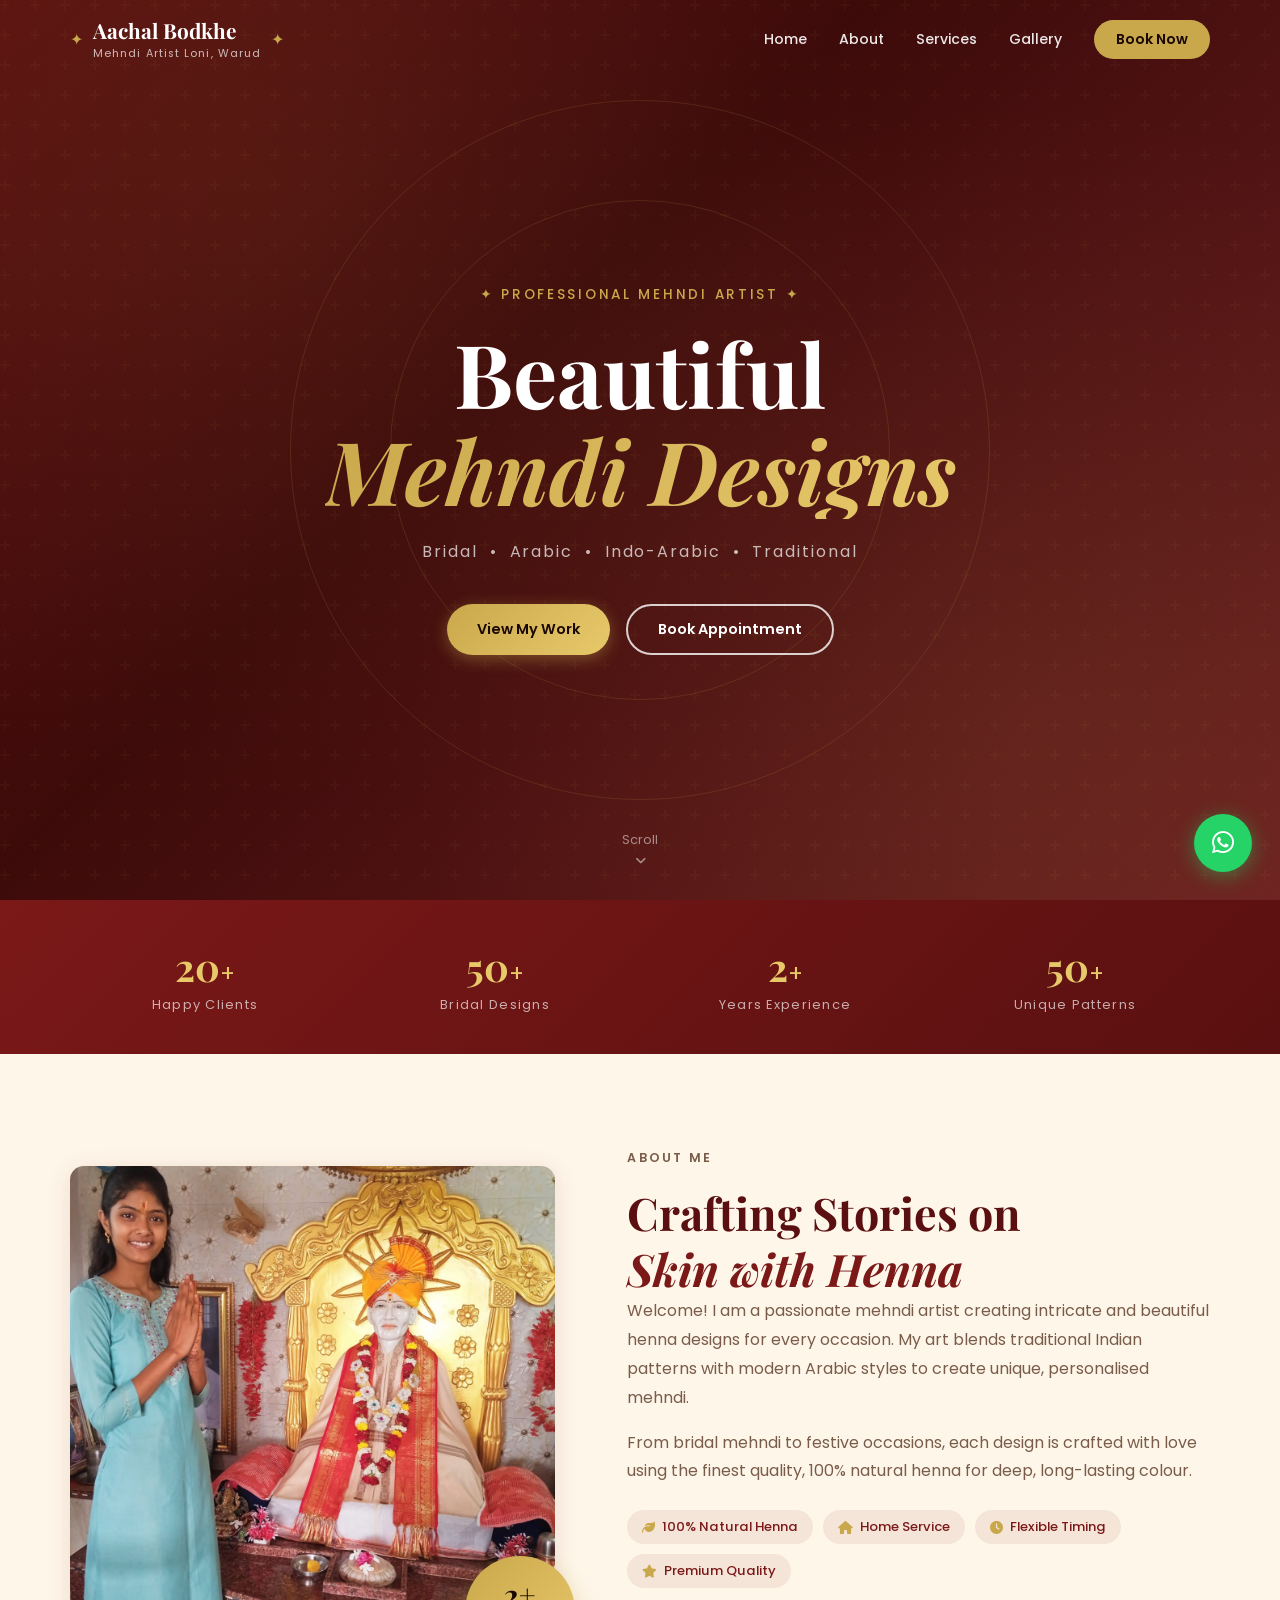
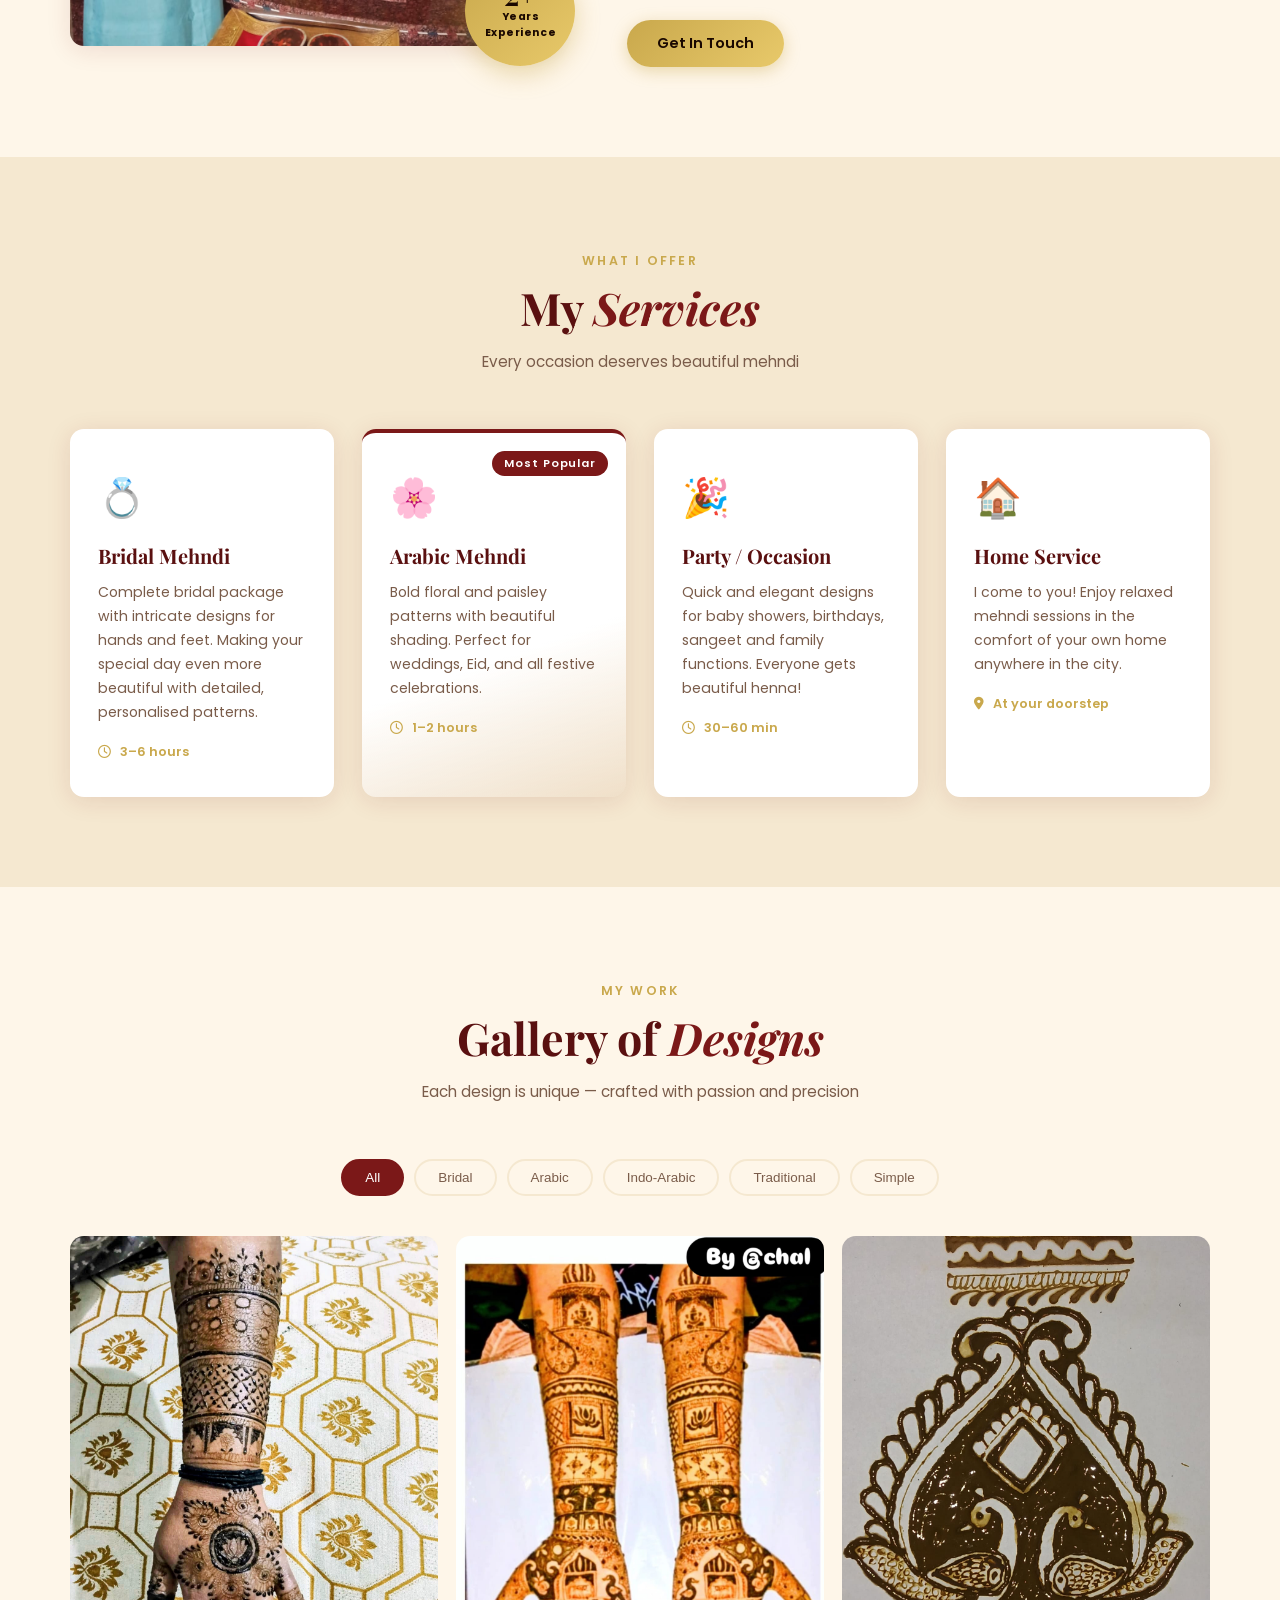
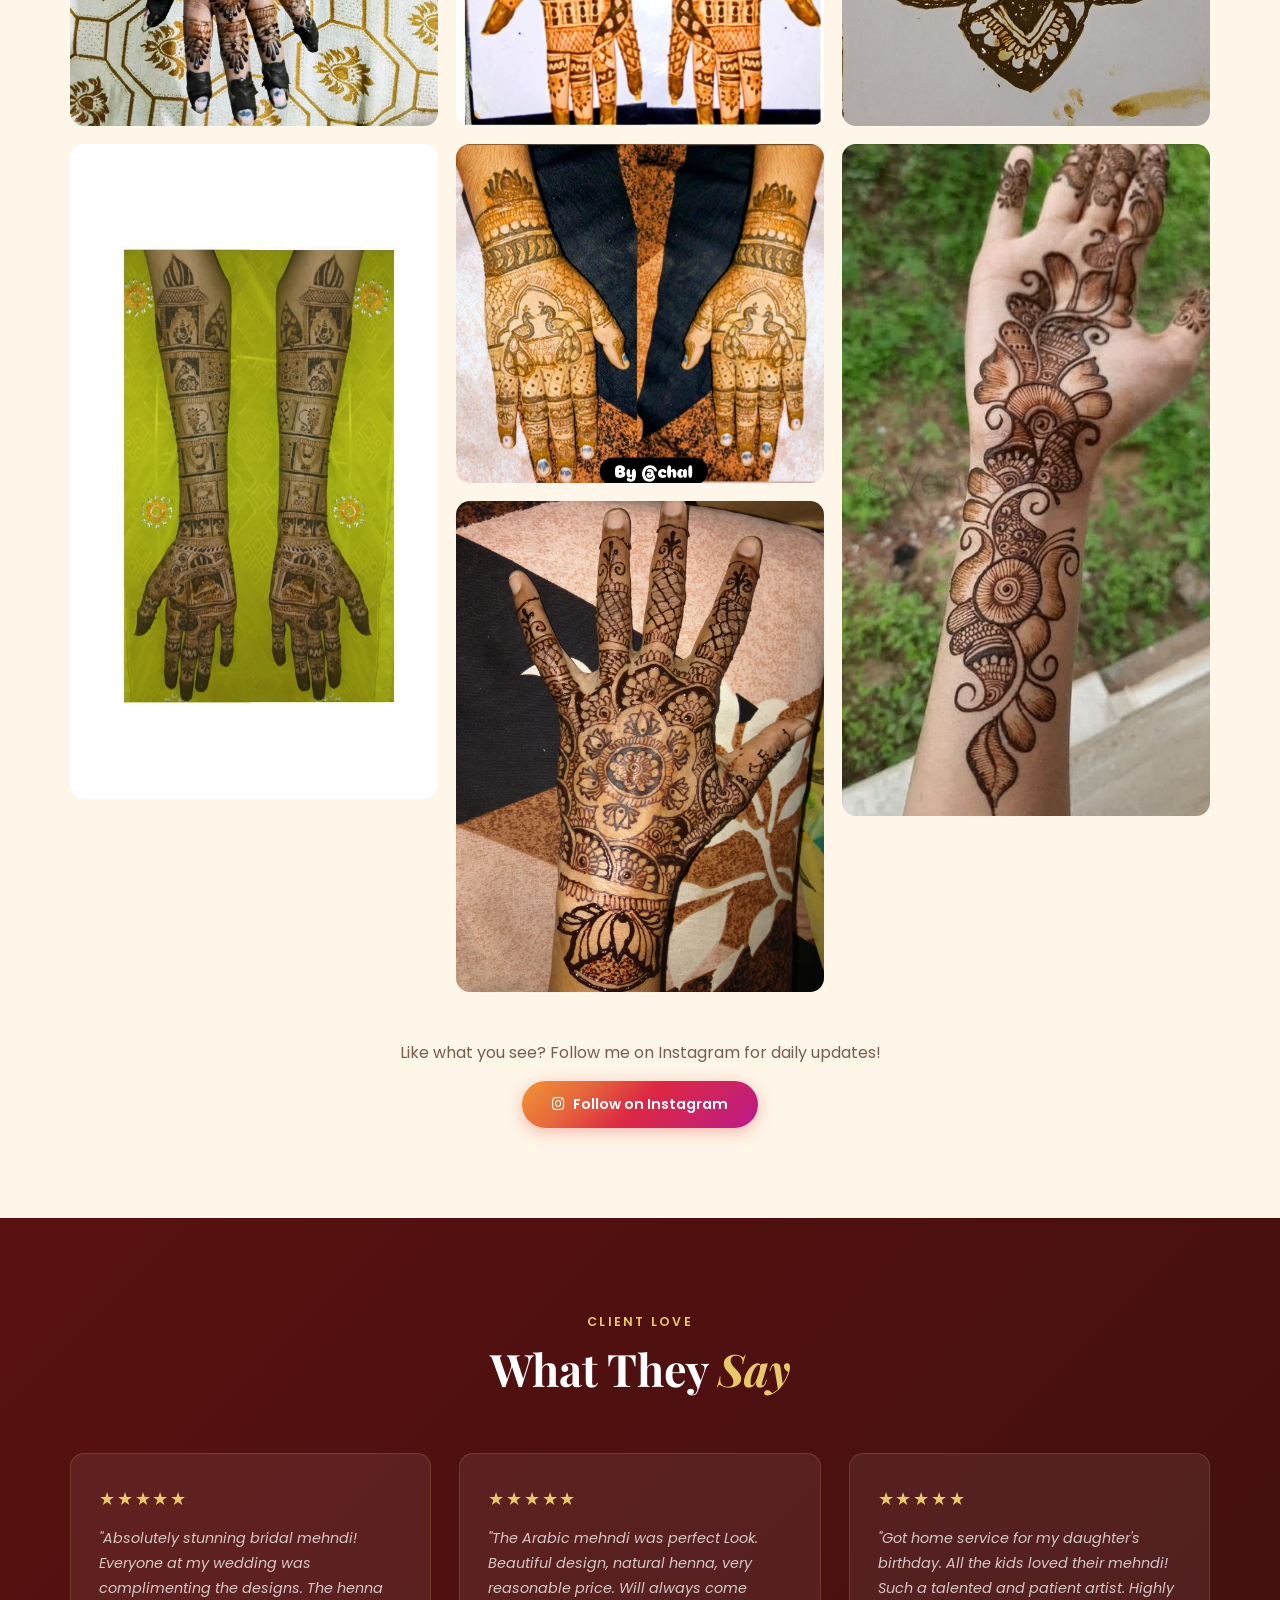
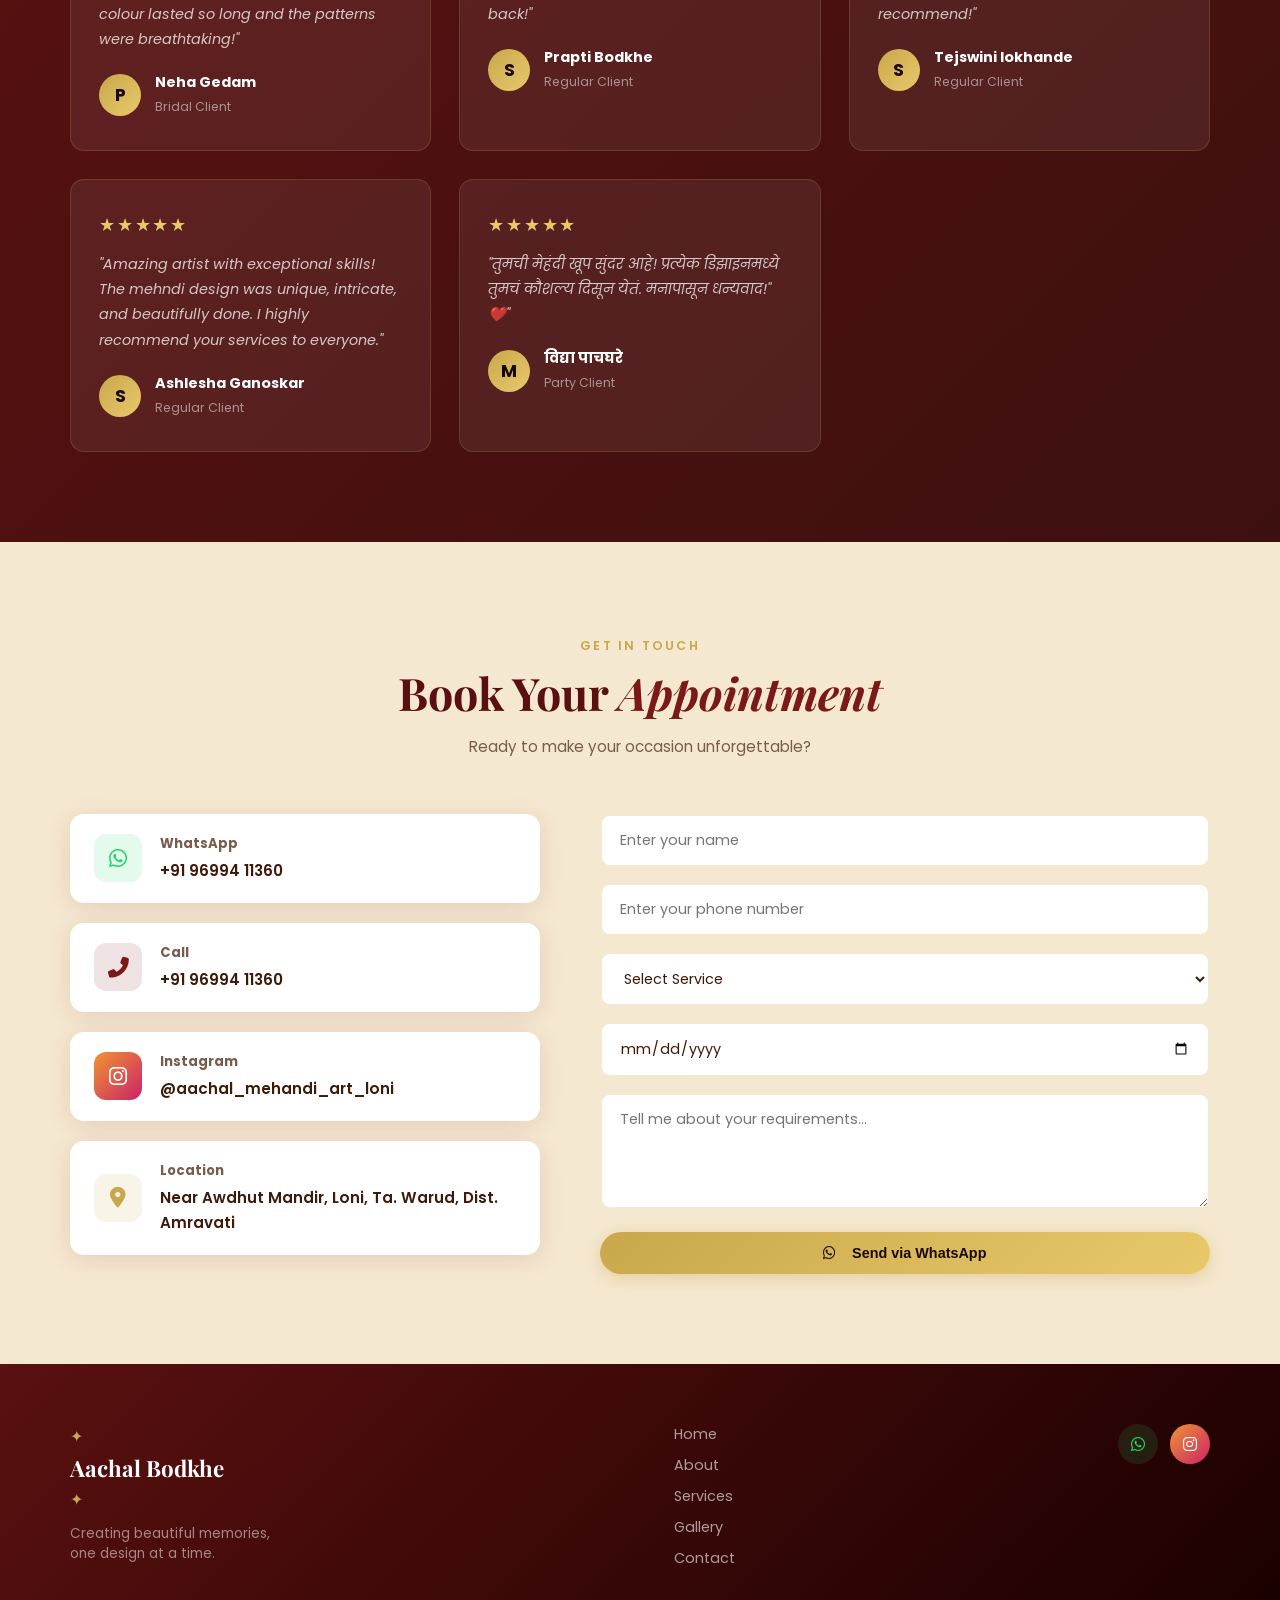
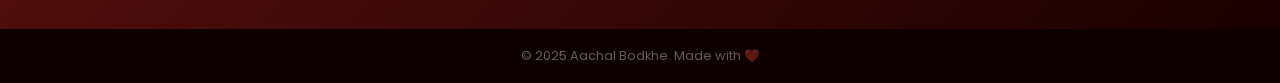
==== commit 4cbada1e: "update compliment" ====
--- a/index.html
+++ b/index.html
@@ -233,6 +233,14 @@
         </div>
         <div class="testi-card" data-aos="fade-up" data-aos-delay="100">
           <div class="stars">★★★★★</div>
+          <p>"Amazing artist with exceptional skills! The mehndi design was unique, intricate, and beautifully done. I highly recommend your services to everyone."</p>
+          <div class="testi-author">
+            <div class="avatar">S</div>
+            <div><strong>Ashlesha Ganoskar</strong><span>Regular Client</span></div>
+          </div>
+        </div>
+        <div class="testi-card" data-aos="fade-up" data-aos-delay="100">
+          <div class="stars">★★★★★</div>
           <p>"तुमची मेहंदी खूप सुंदर आहे! प्रत्येक डिझाइनमध्ये तुमचं कौशल्य दिसून येतं. मनापासून धन्यवाद!" ❤️"</p>
           <div class="testi-author">
             <div class="avatar">M</div>
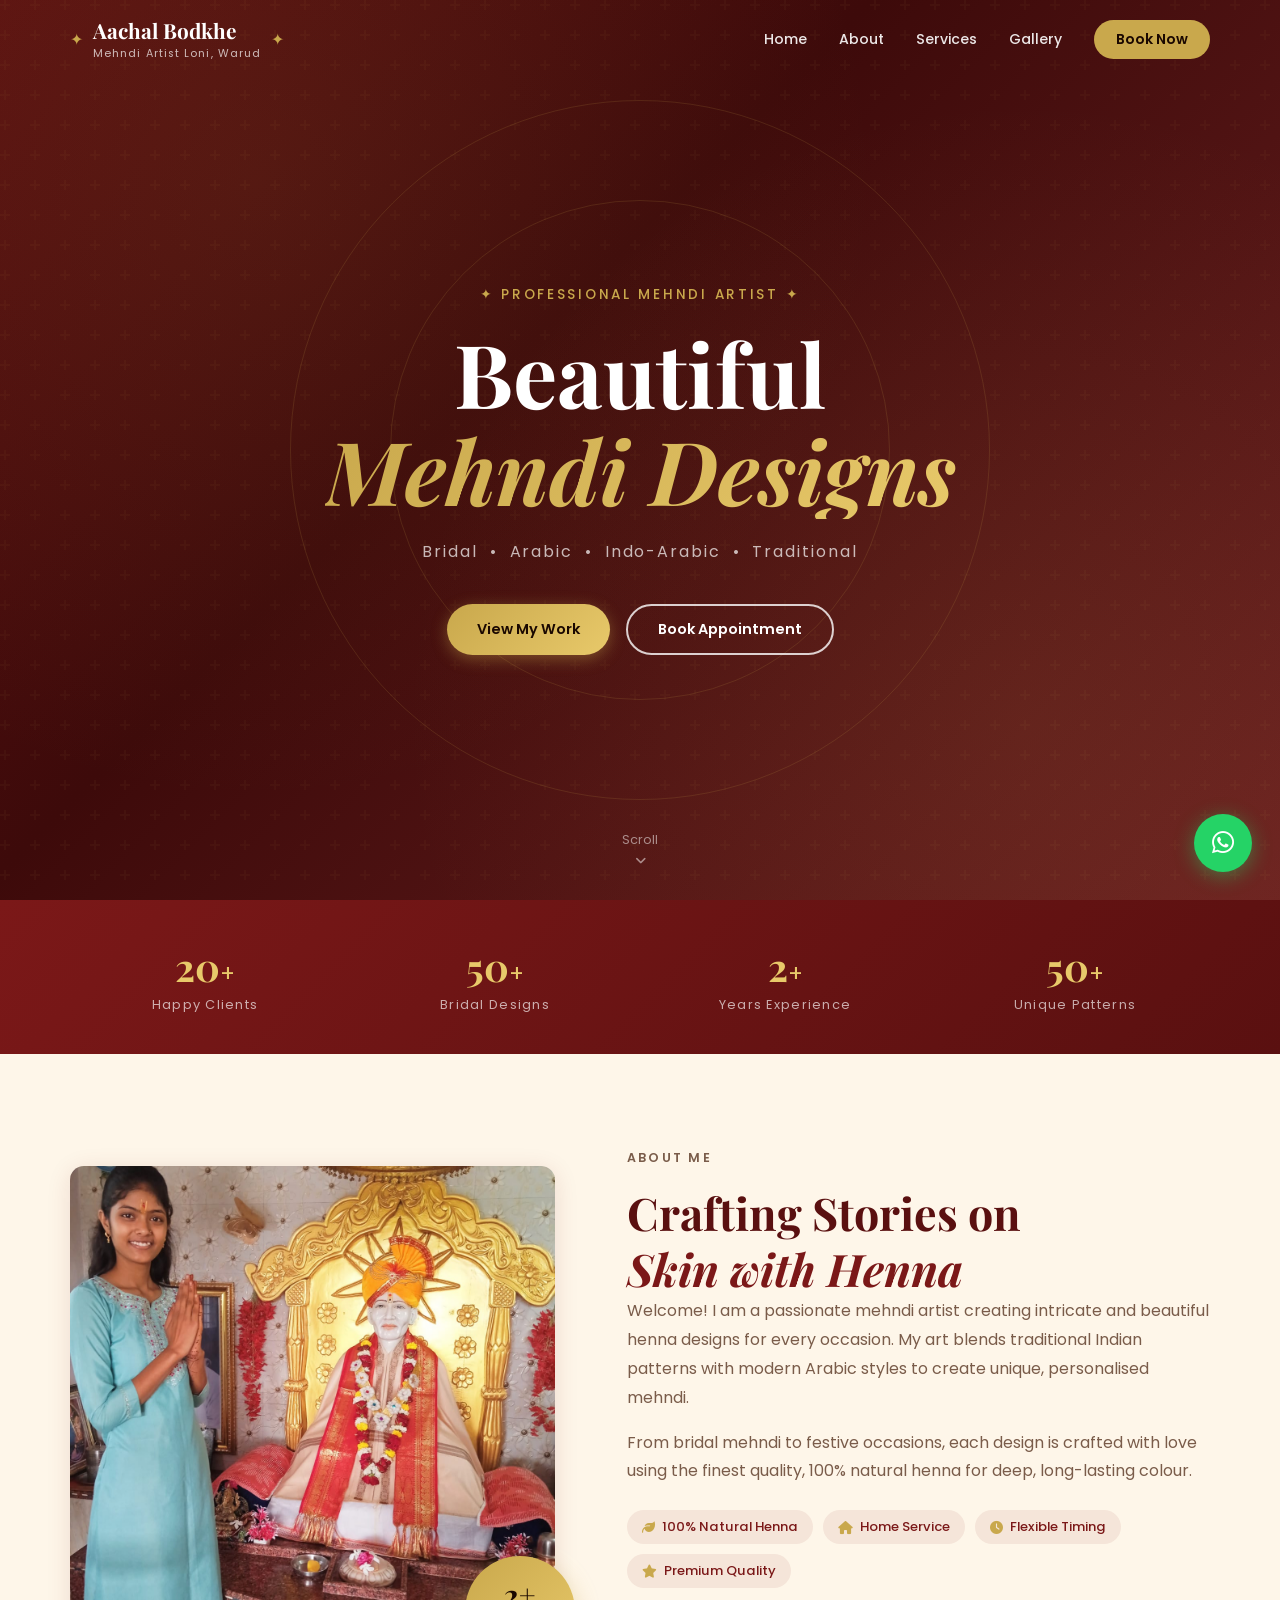
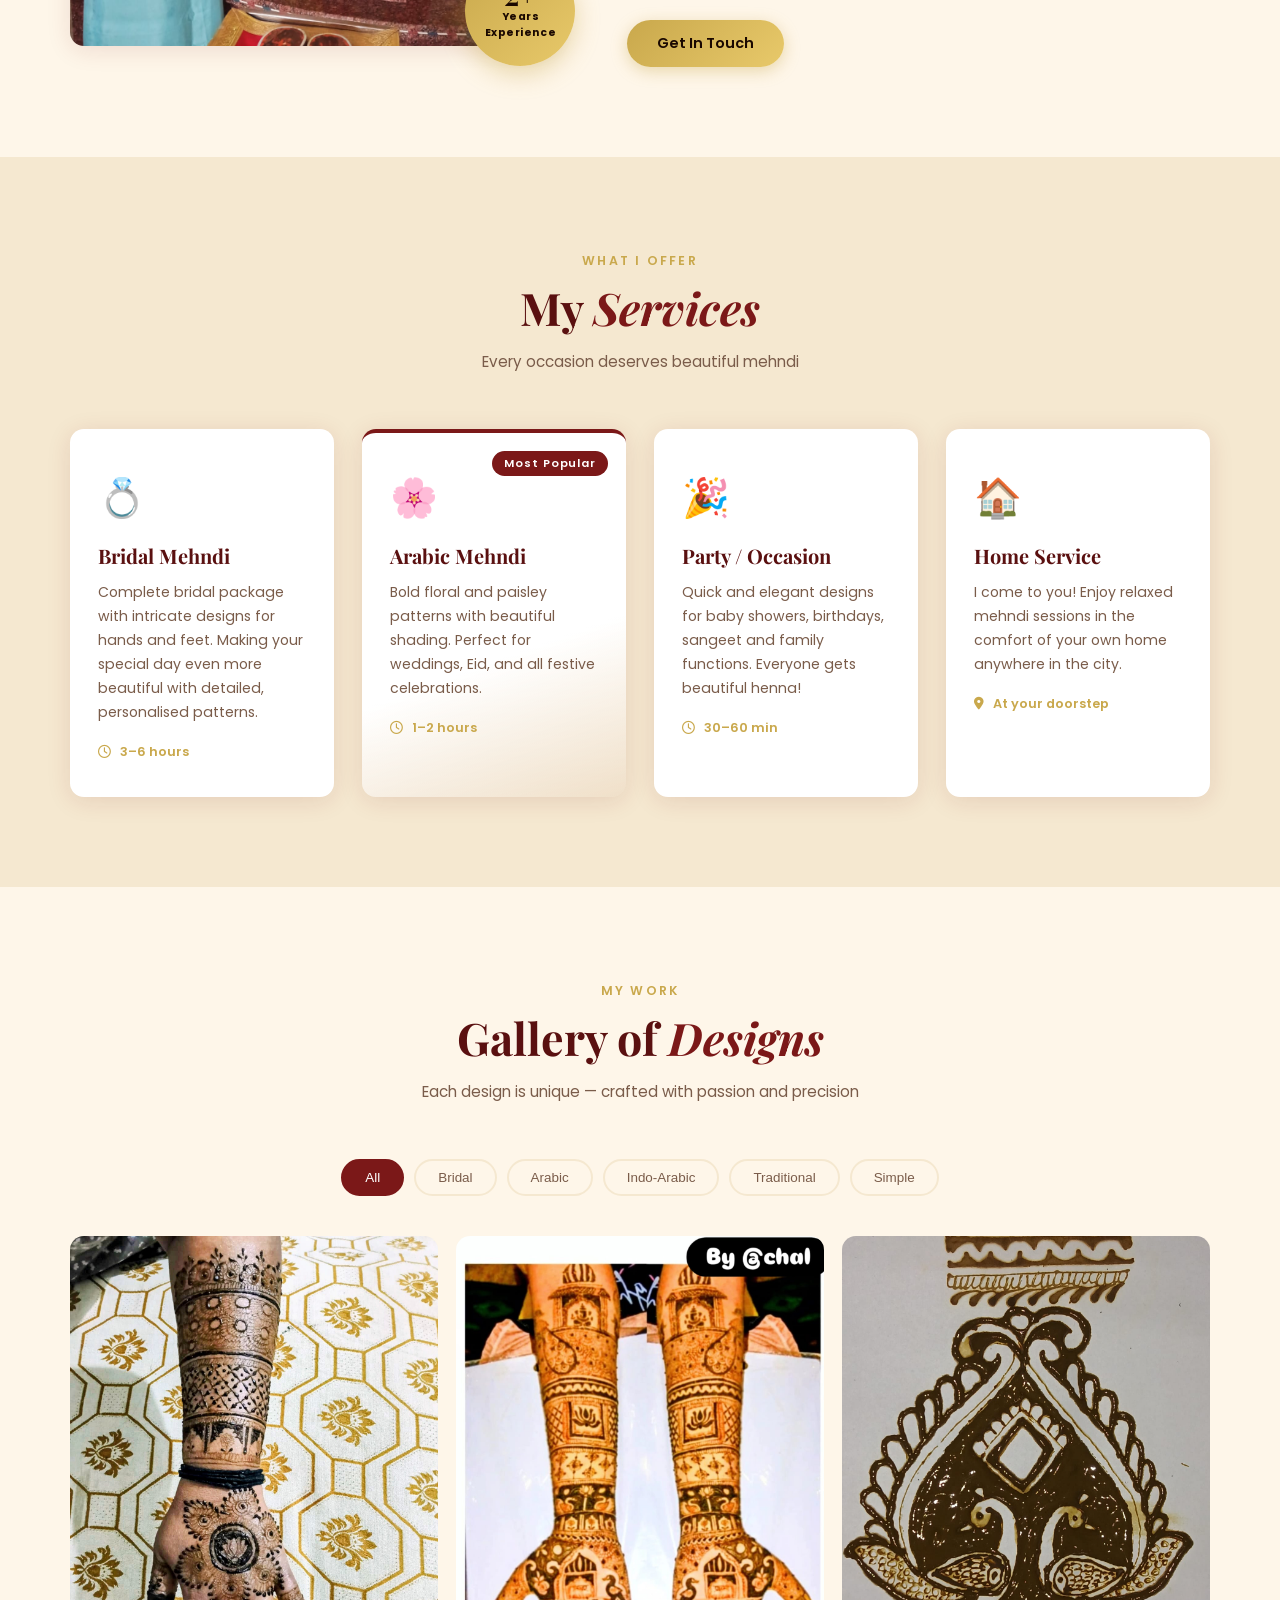
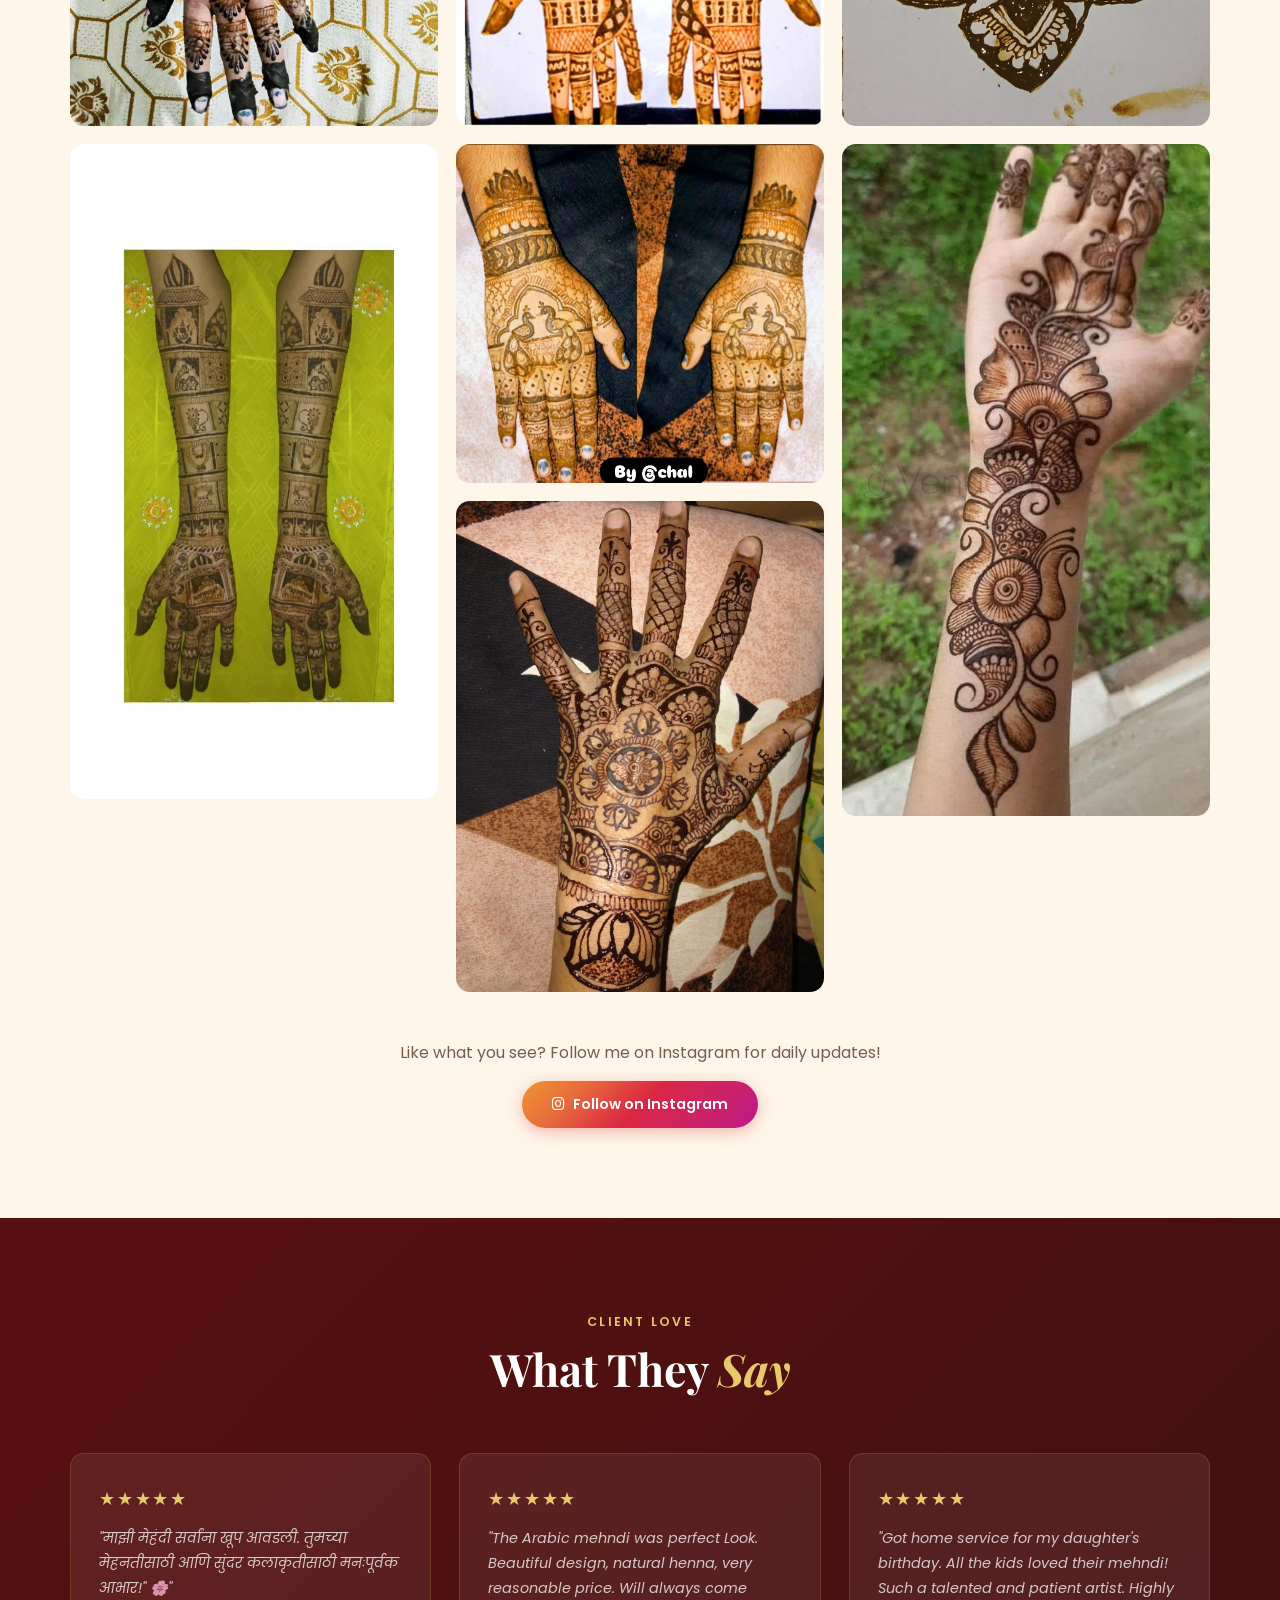
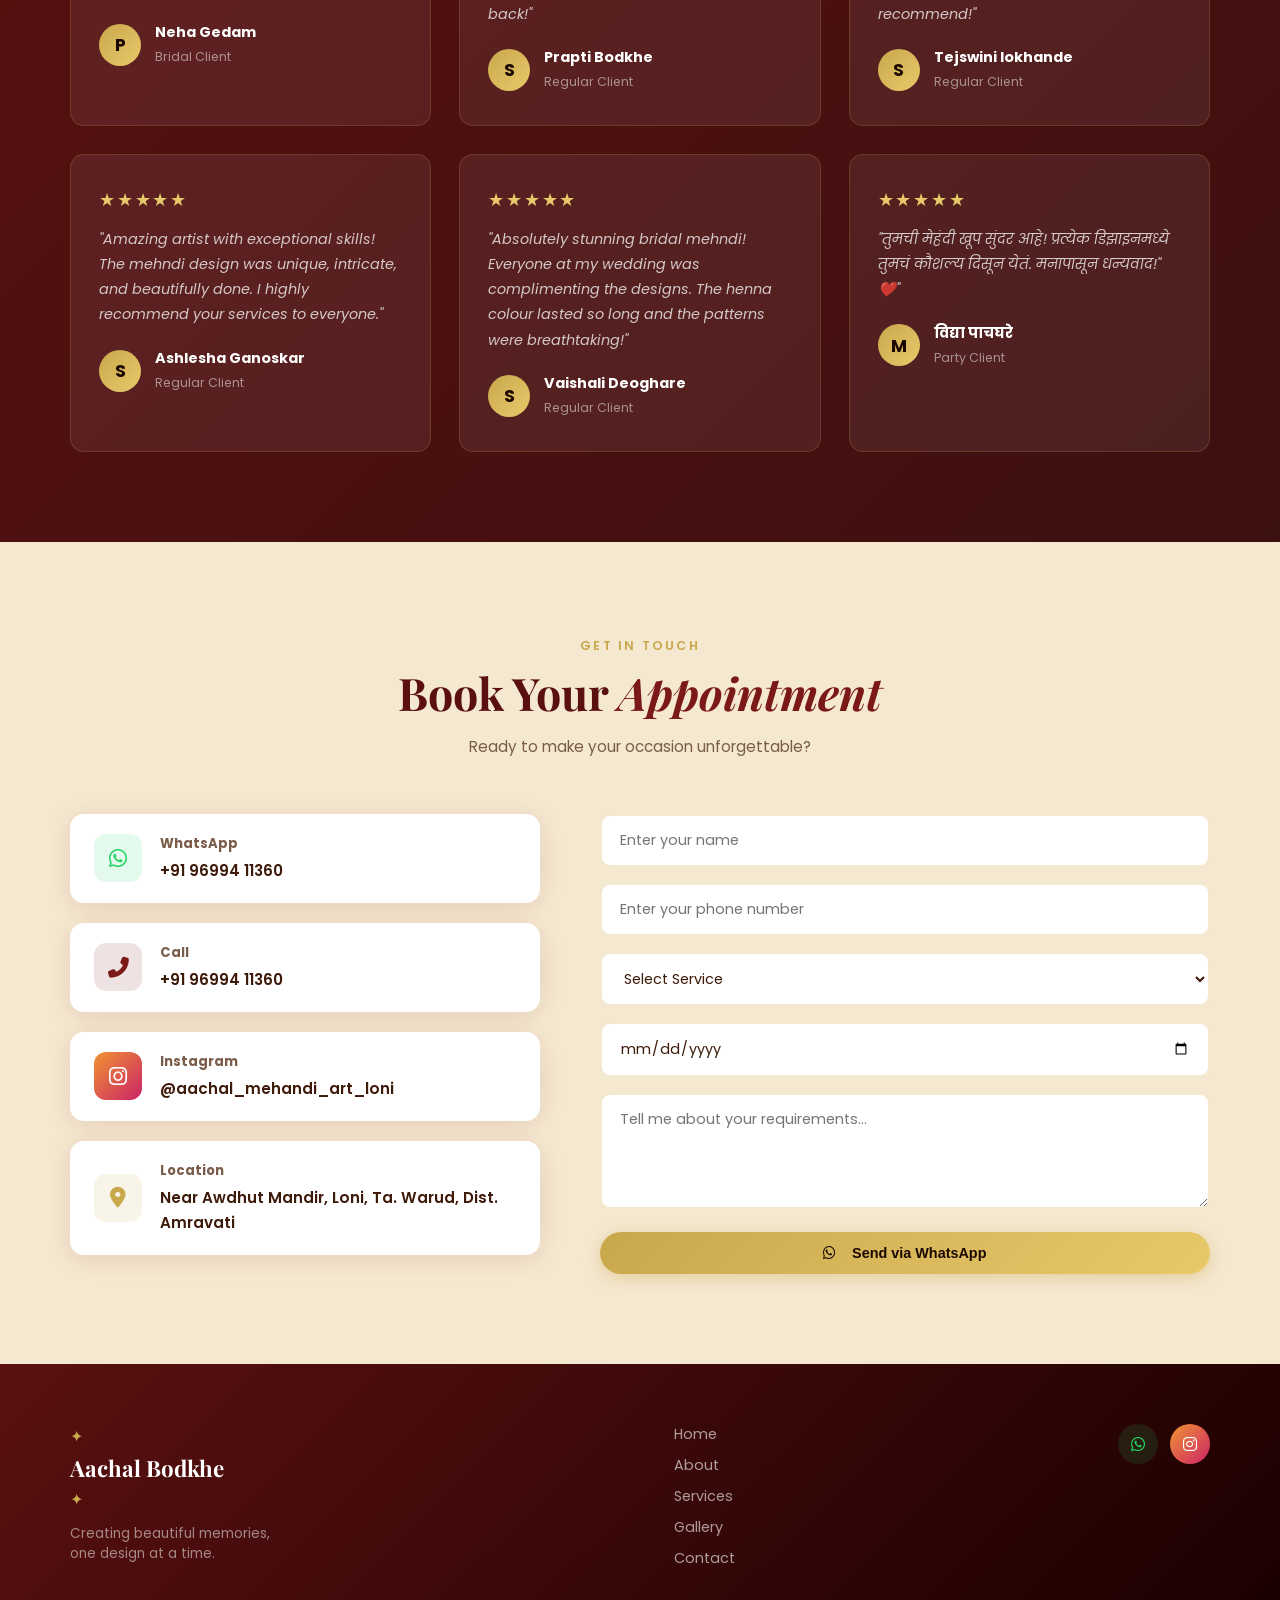
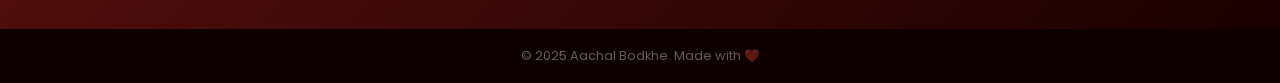
==== commit ecd2b8f8: "update compliment" ====
--- a/index.html
+++ b/index.html
@@ -209,7 +209,7 @@
       <div class="testi-grid">
         <div class="testi-card" data-aos="fade-up">
           <div class="stars">★★★★★</div>
-          <p>"Absolutely stunning bridal mehndi! Everyone at my wedding was complimenting the designs. The henna colour lasted so long and the patterns were breathtaking!"</p>
+          <p>"माझी मेहंदी सर्वांना खूप आवडली. तुमच्या मेहनतीसाठी आणि सुंदर कलाकृतीसाठी मनःपूर्वक आभार!" 🌸"</p>
           <div class="testi-author">
             <div class="avatar">P</div>
             <div><strong>Neha Gedam</strong><span>Bridal Client</span></div>
@@ -237,6 +237,14 @@
           <div class="testi-author">
             <div class="avatar">S</div>
             <div><strong>Ashlesha Ganoskar</strong><span>Regular Client</span></div>
+          </div>
+        </div>
+        <div class="testi-card" data-aos="fade-up" data-aos-delay="100">
+          <div class="stars">★★★★★</div>
+          <p>"Absolutely stunning bridal mehndi! Everyone at my wedding was complimenting the designs. The henna colour lasted so long and the patterns were breathtaking!"</p>
+          <div class="testi-author">
+            <div class="avatar">S</div>
+            <div><strong>Vaishali Deoghare</strong><span>Regular Client</span></div>
           </div>
         </div>
         <div class="testi-card" data-aos="fade-up" data-aos-delay="100">
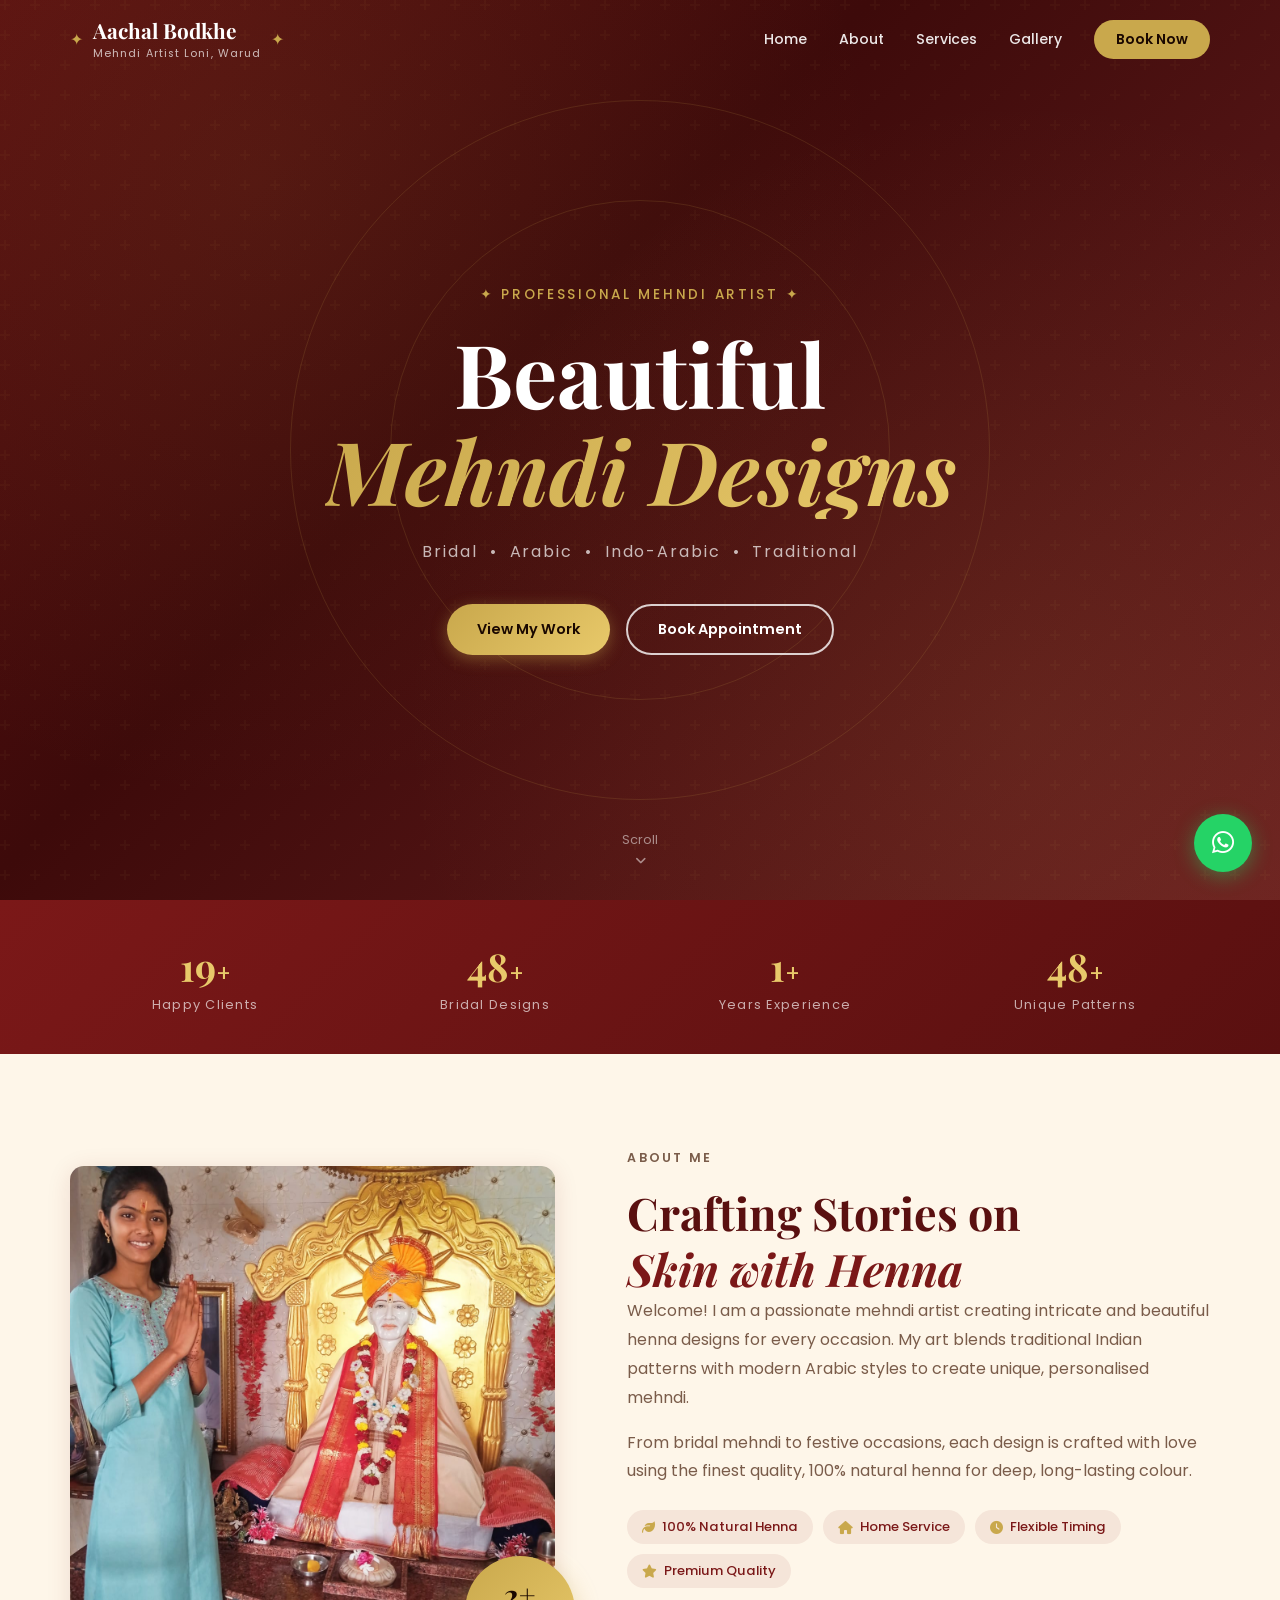
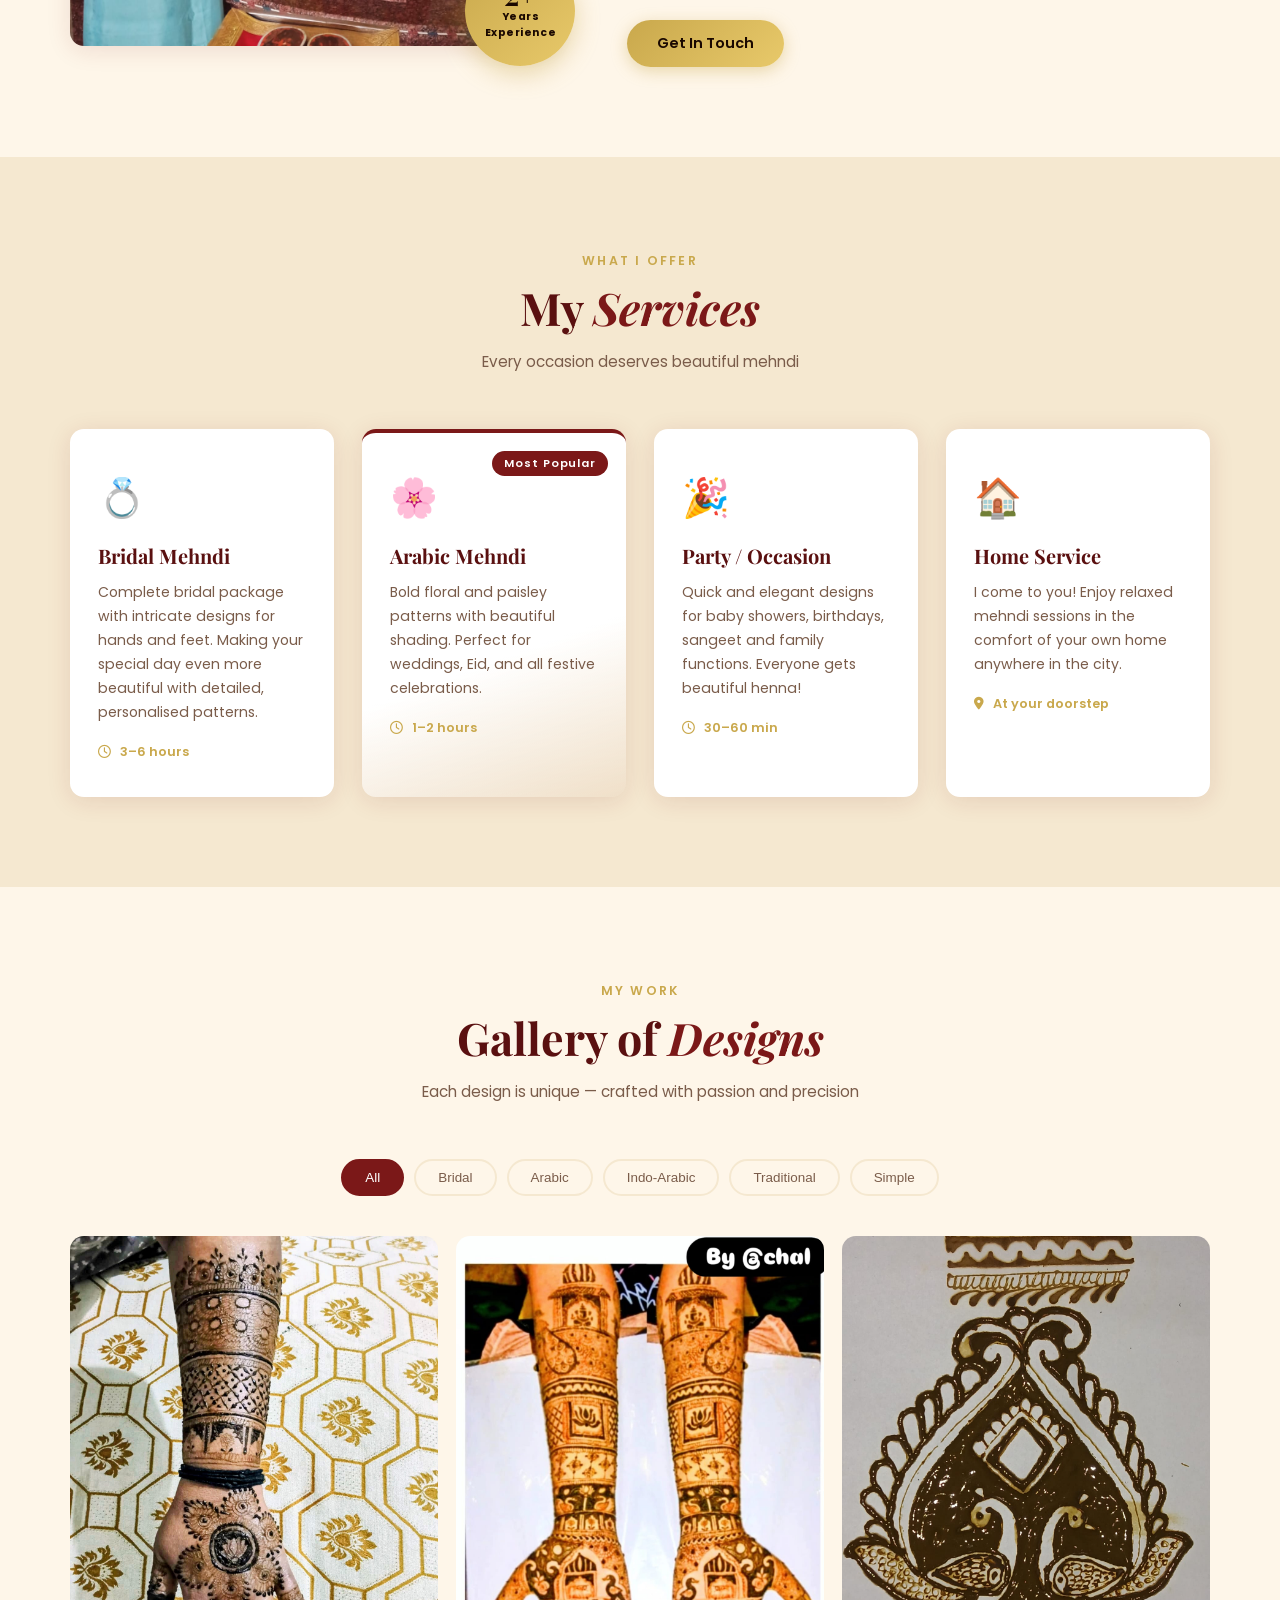
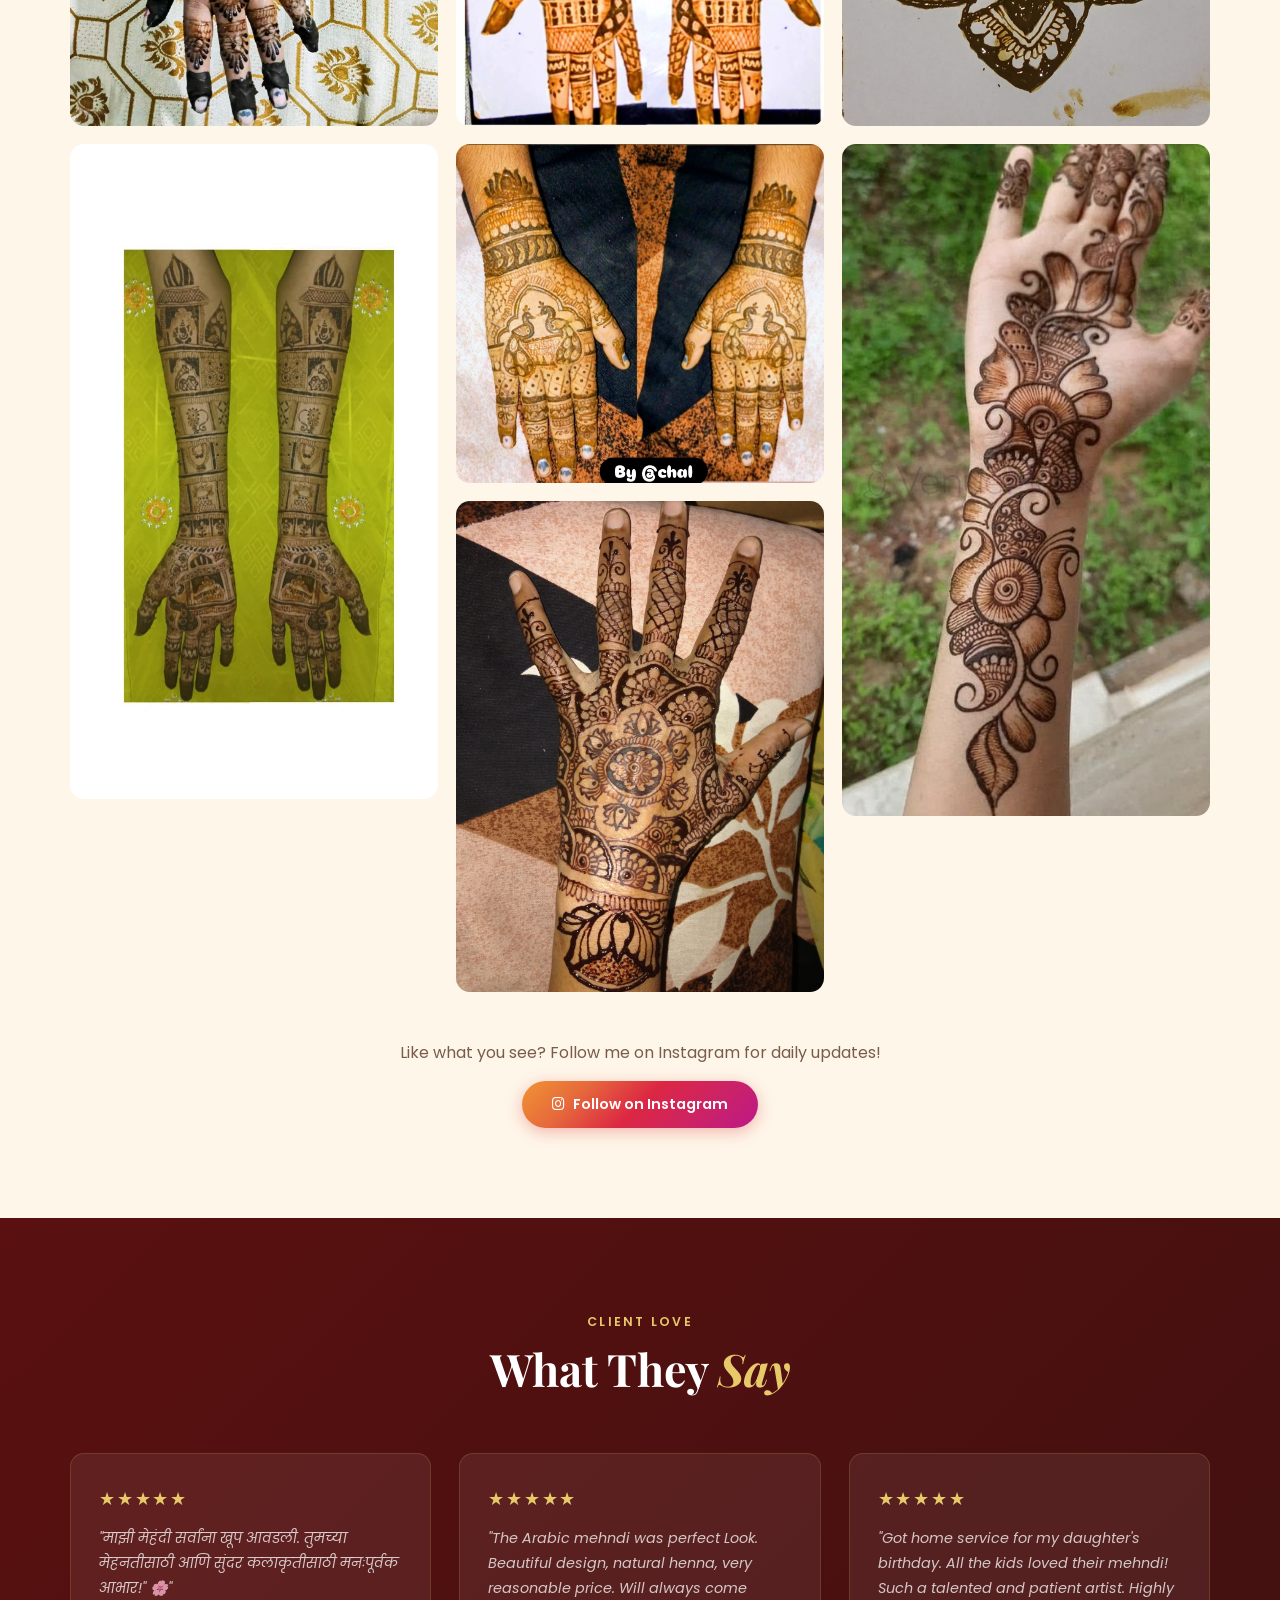
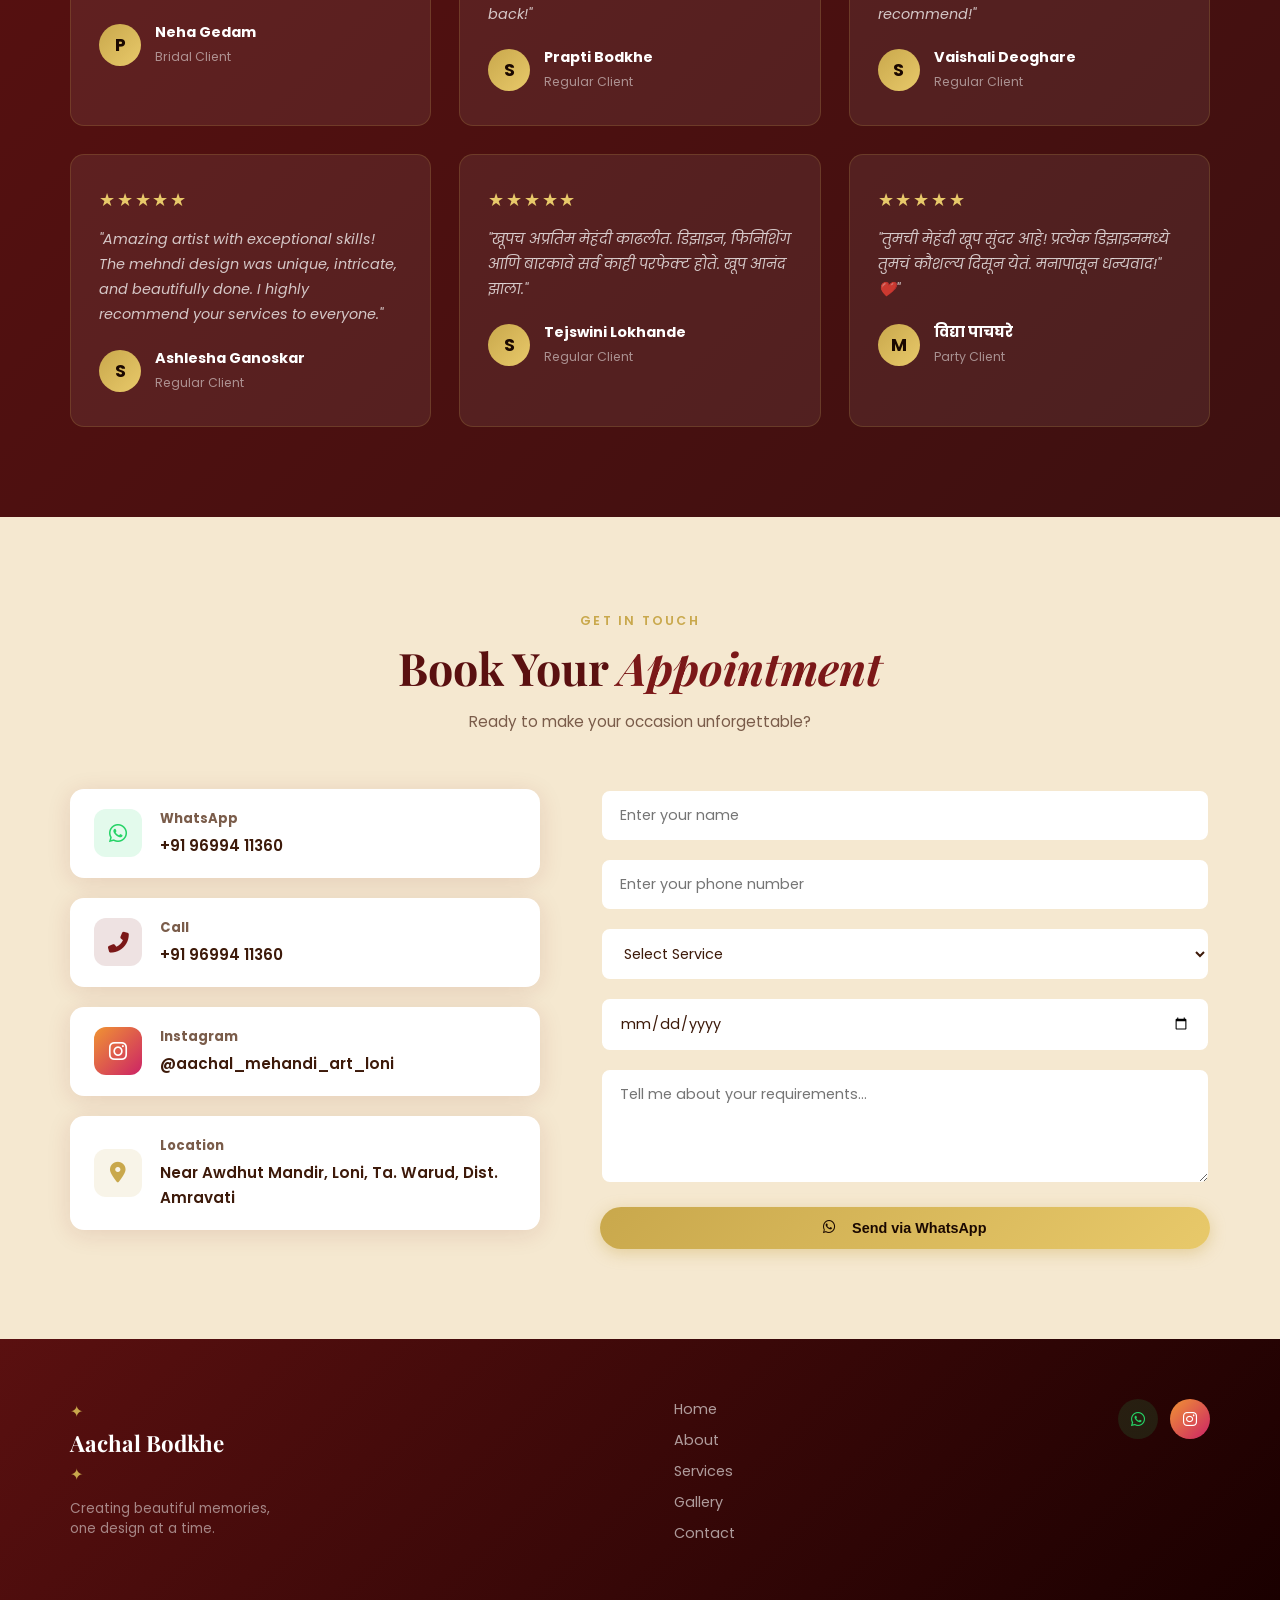
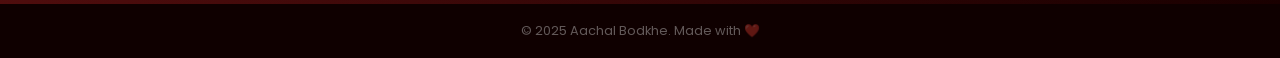
==== commit f2c1a8df: "update compliment" ====
--- a/index.html
+++ b/index.html
@@ -228,7 +228,7 @@
           <p>"Got home service for my daughter's birthday. All the kids loved their mehndi! Such a talented and patient artist. Highly recommend!"</p>
           <div class="testi-author">
             <div class="avatar">S</div>
-            <div><strong>Tejswini lokhande</strong><span>Regular Client</span></div>
+            <div><strong>Vaishali Deoghare</strong><span>Regular Client</span></div>
           </div>
         </div>
         <div class="testi-card" data-aos="fade-up" data-aos-delay="100">
@@ -241,10 +241,10 @@
         </div>
         <div class="testi-card" data-aos="fade-up" data-aos-delay="100">
           <div class="stars">★★★★★</div>
-          <p>"Absolutely stunning bridal mehndi! Everyone at my wedding was complimenting the designs. The henna colour lasted so long and the patterns were breathtaking!"</p>
+          <p>"खूपच अप्रतिम मेहंदी काढलीत. डिझाइन, फिनिशिंग आणि बारकावे सर्व काही परफेक्ट होते. खूप आनंद झाला."</p>
           <div class="testi-author">
             <div class="avatar">S</div>
-            <div><strong>Vaishali Deoghare</strong><span>Regular Client</span></div>
+            <div><strong>Tejswini Lokhande</strong><span>Regular Client</span></div>
           </div>
         </div>
         <div class="testi-card" data-aos="fade-up" data-aos-delay="100">
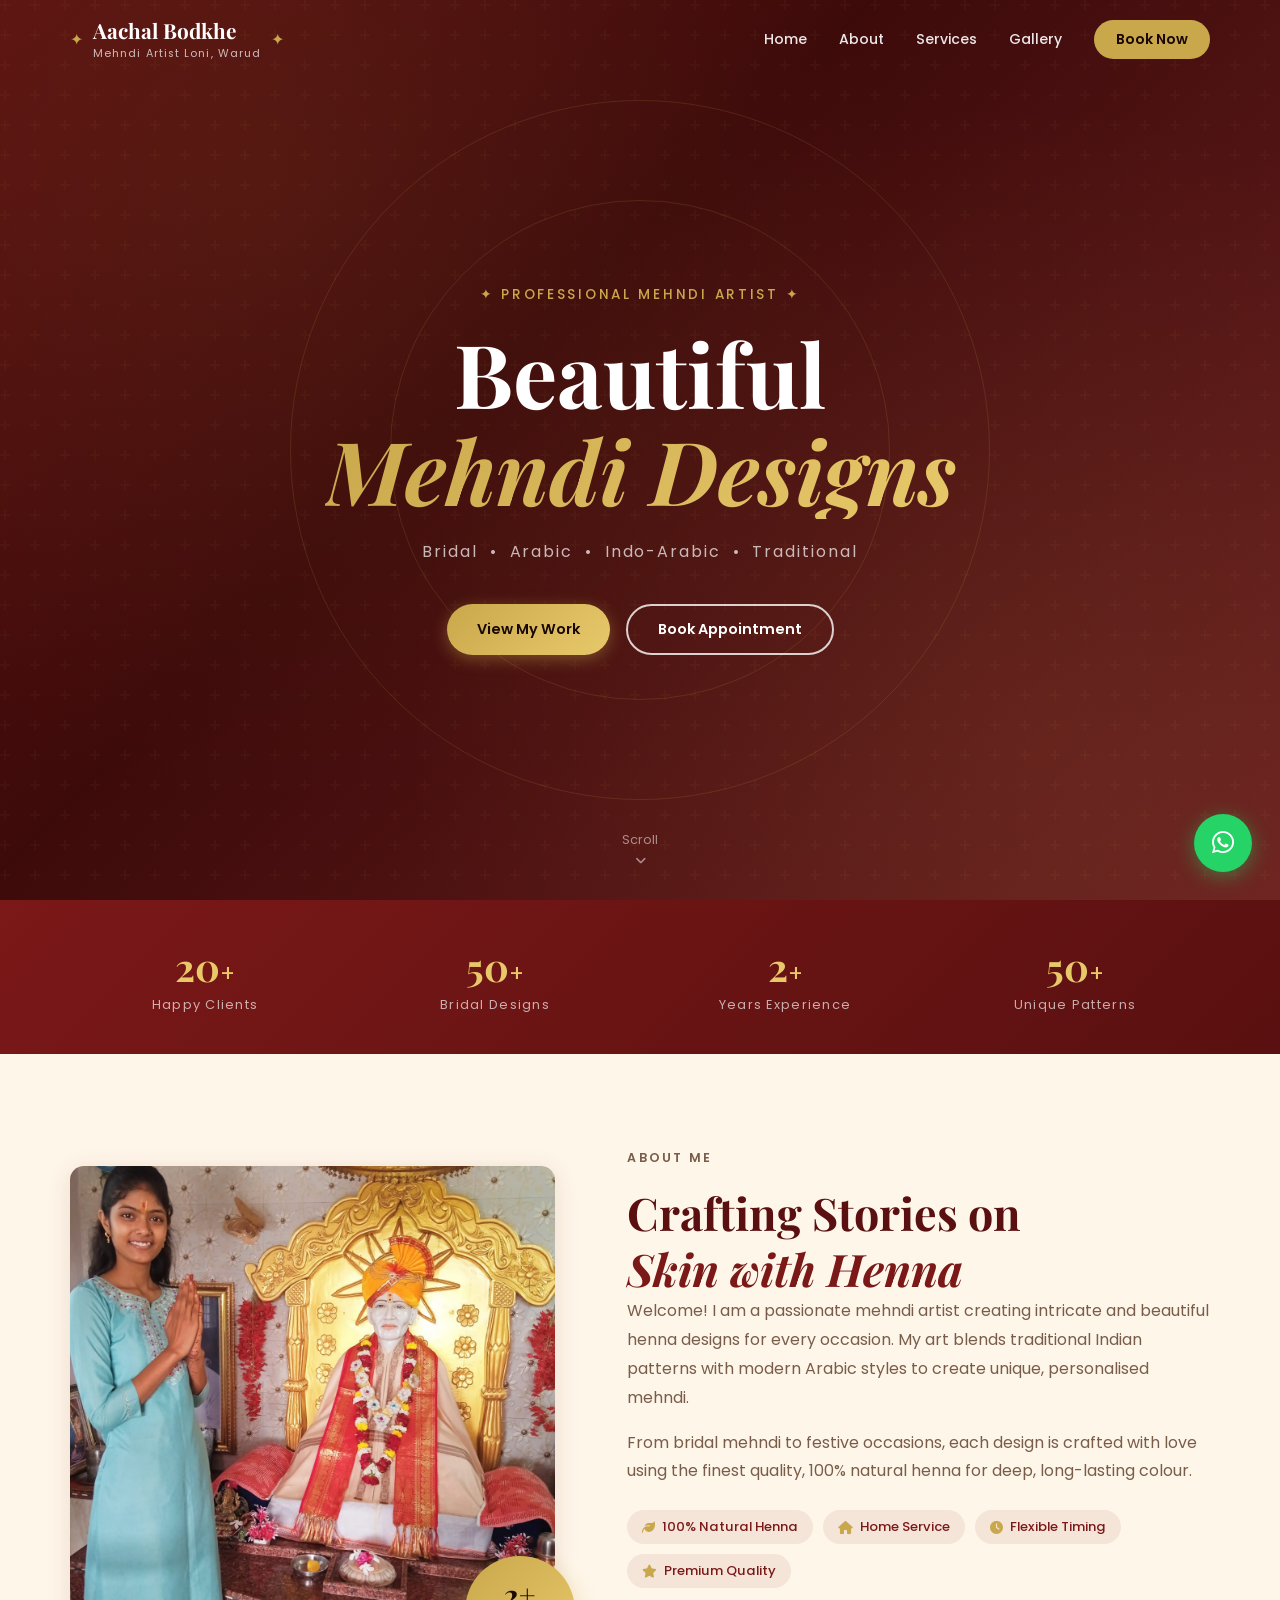
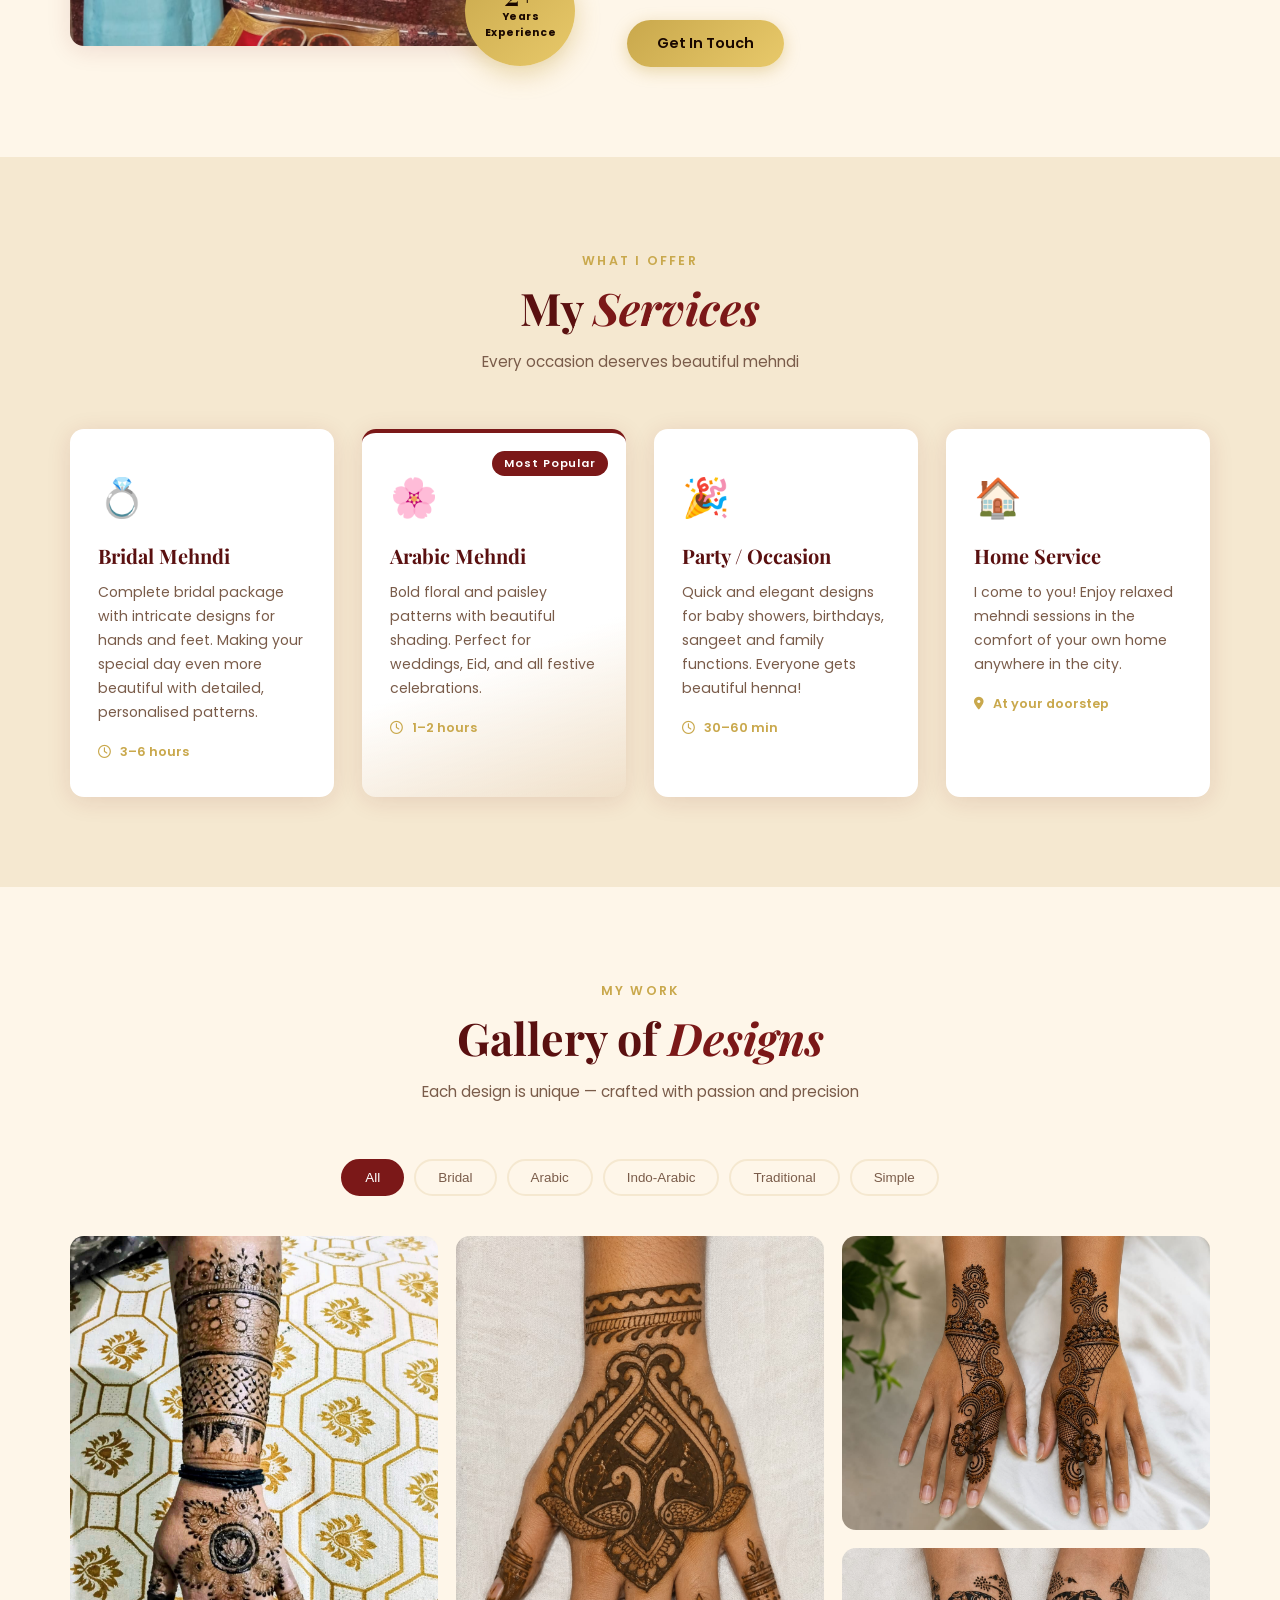
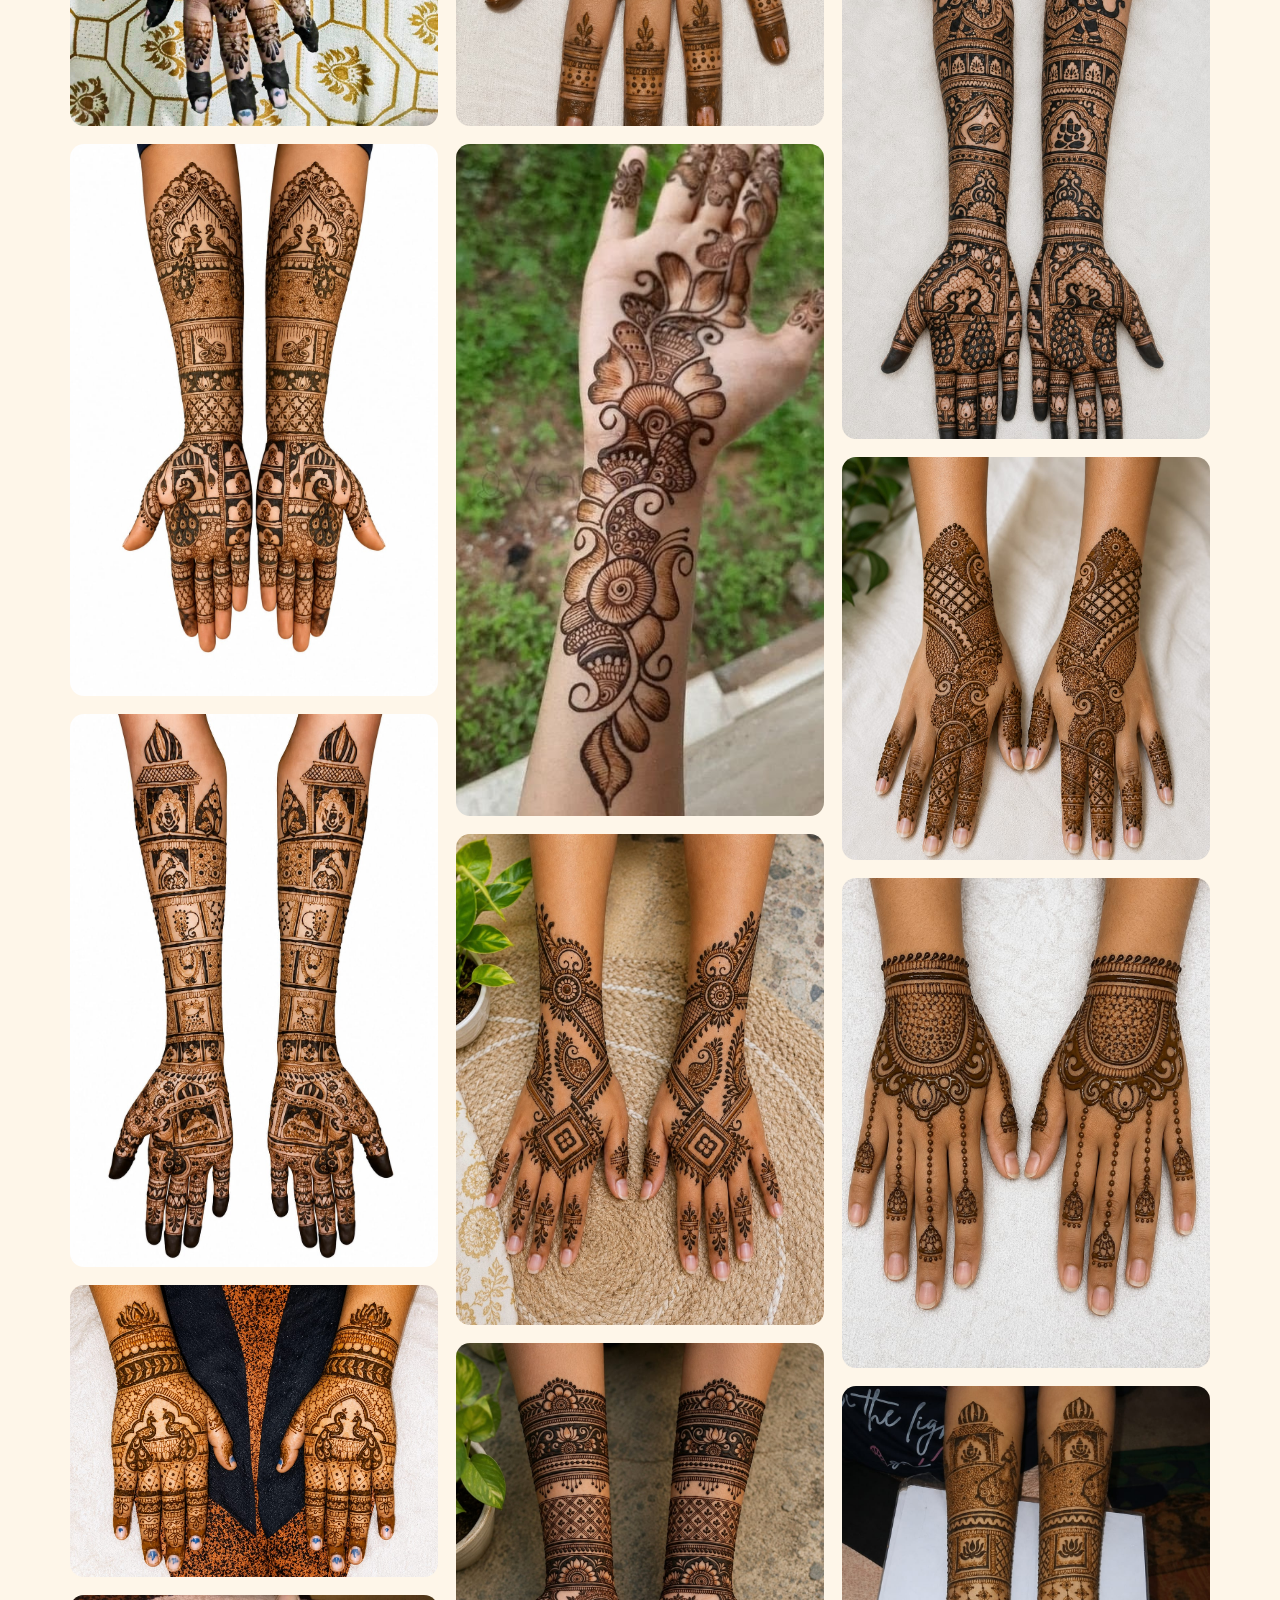
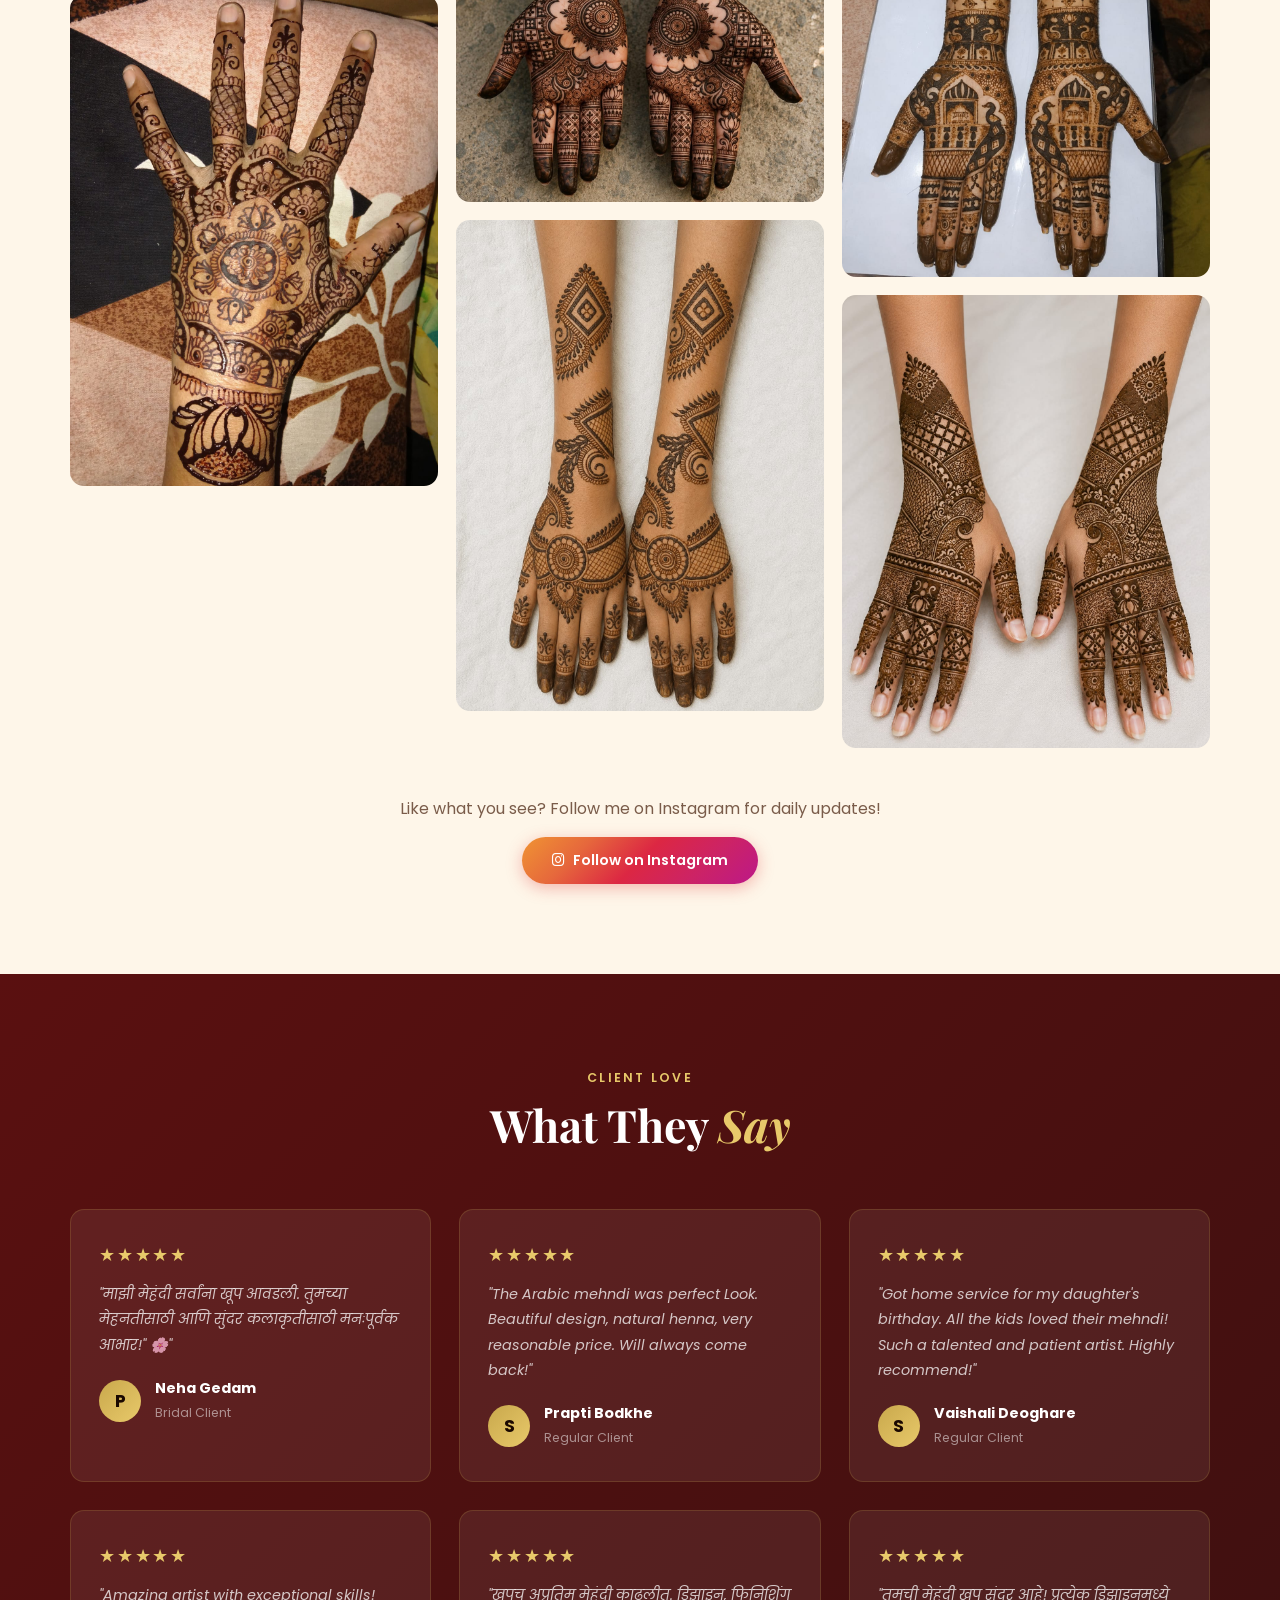
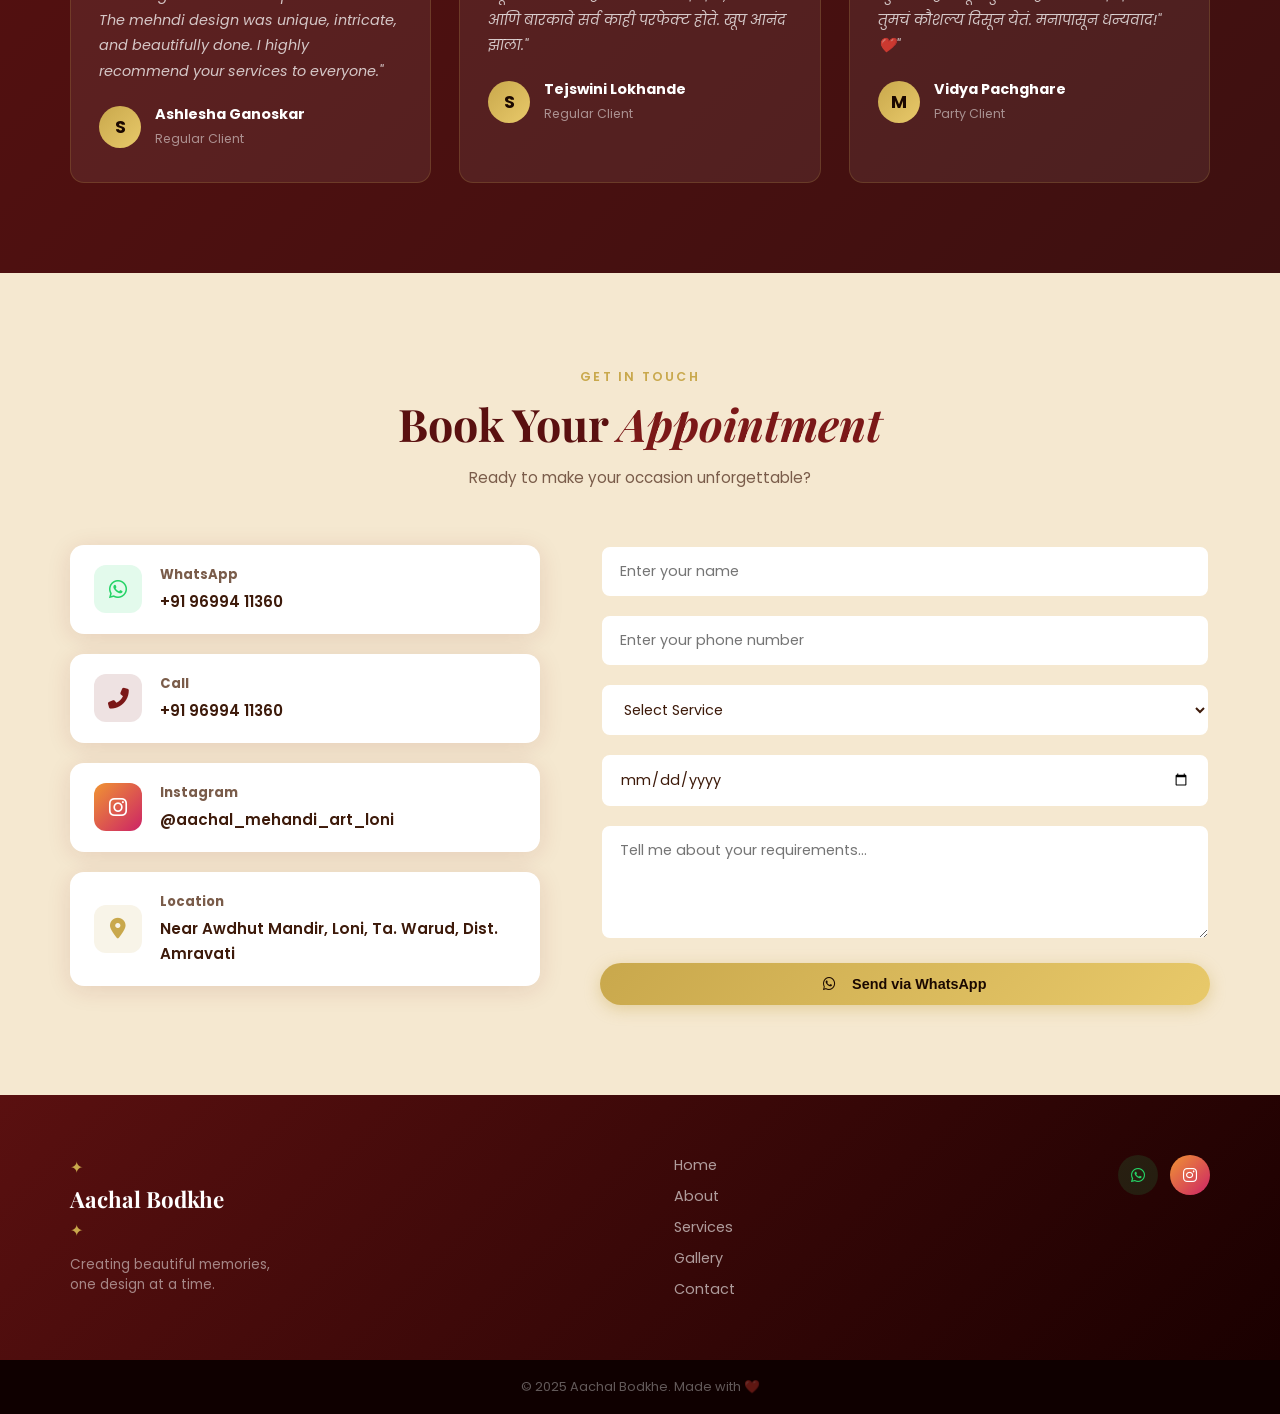
==== commit a0918824: "update name" ====
--- a/index.html
+++ b/index.html
@@ -252,7 +252,7 @@
           <p>"तुमची मेहंदी खूप सुंदर आहे! प्रत्येक डिझाइनमध्ये तुमचं कौशल्य दिसून येतं. मनापासून धन्यवाद!" ❤️"</p>
           <div class="testi-author">
             <div class="avatar">M</div>
-            <div><strong>विद्या पाचघरे</strong><span>Party Client</span></div>
+            <div><strong>Vidya Pachghare</strong><span>Party Client</span></div>
           </div>
         </div>
       </div>
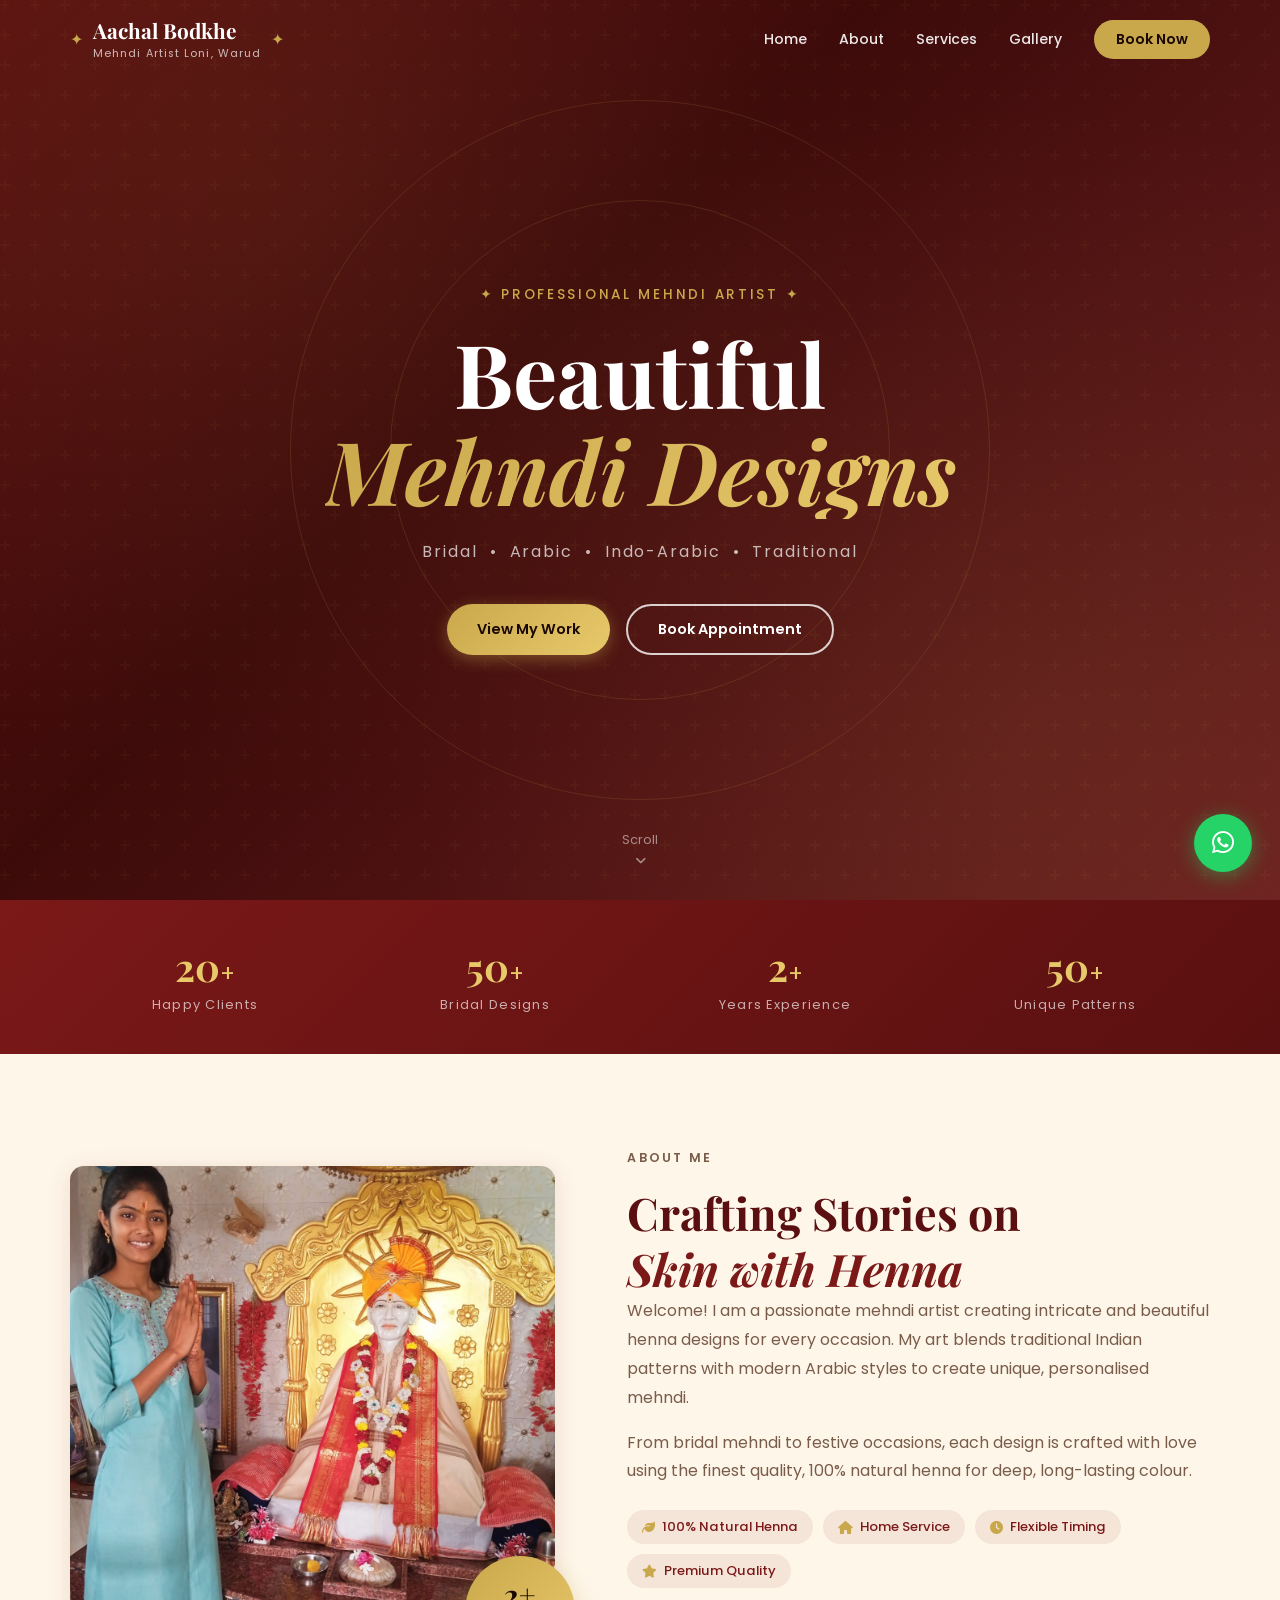
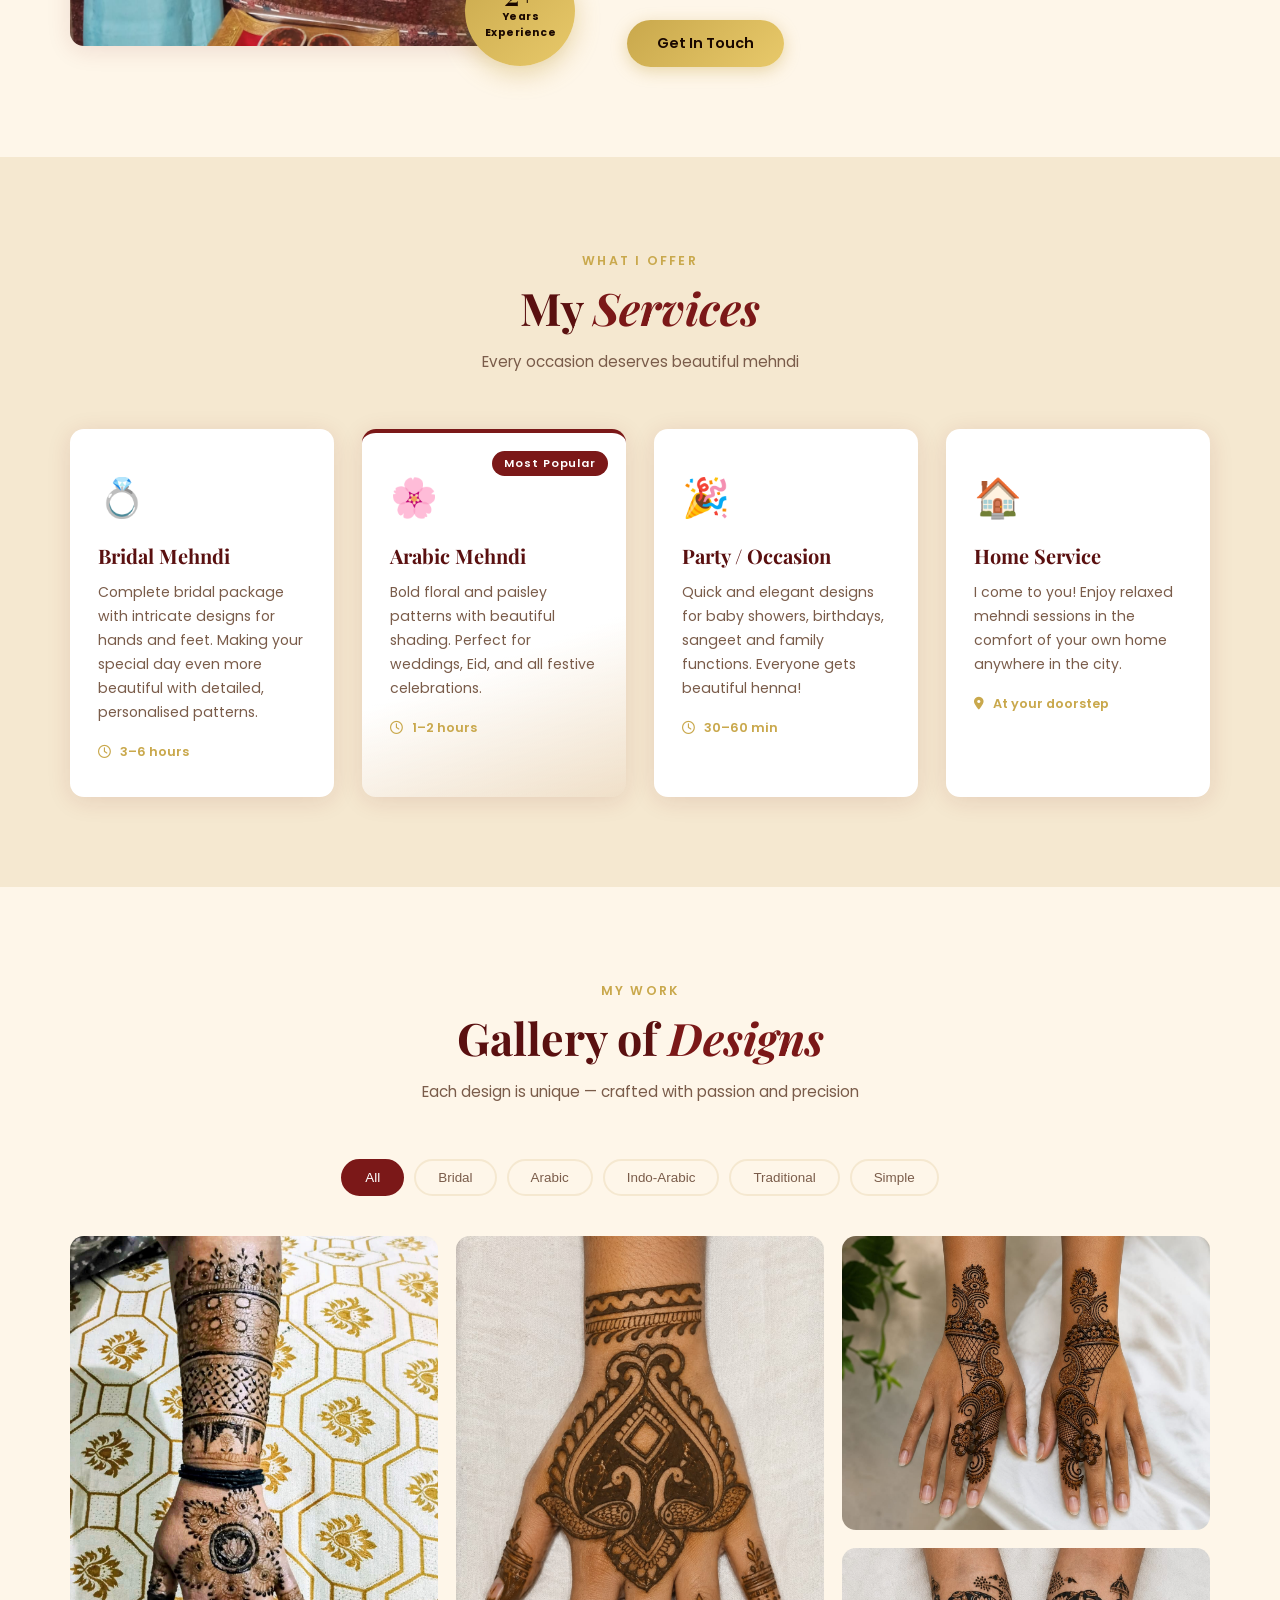
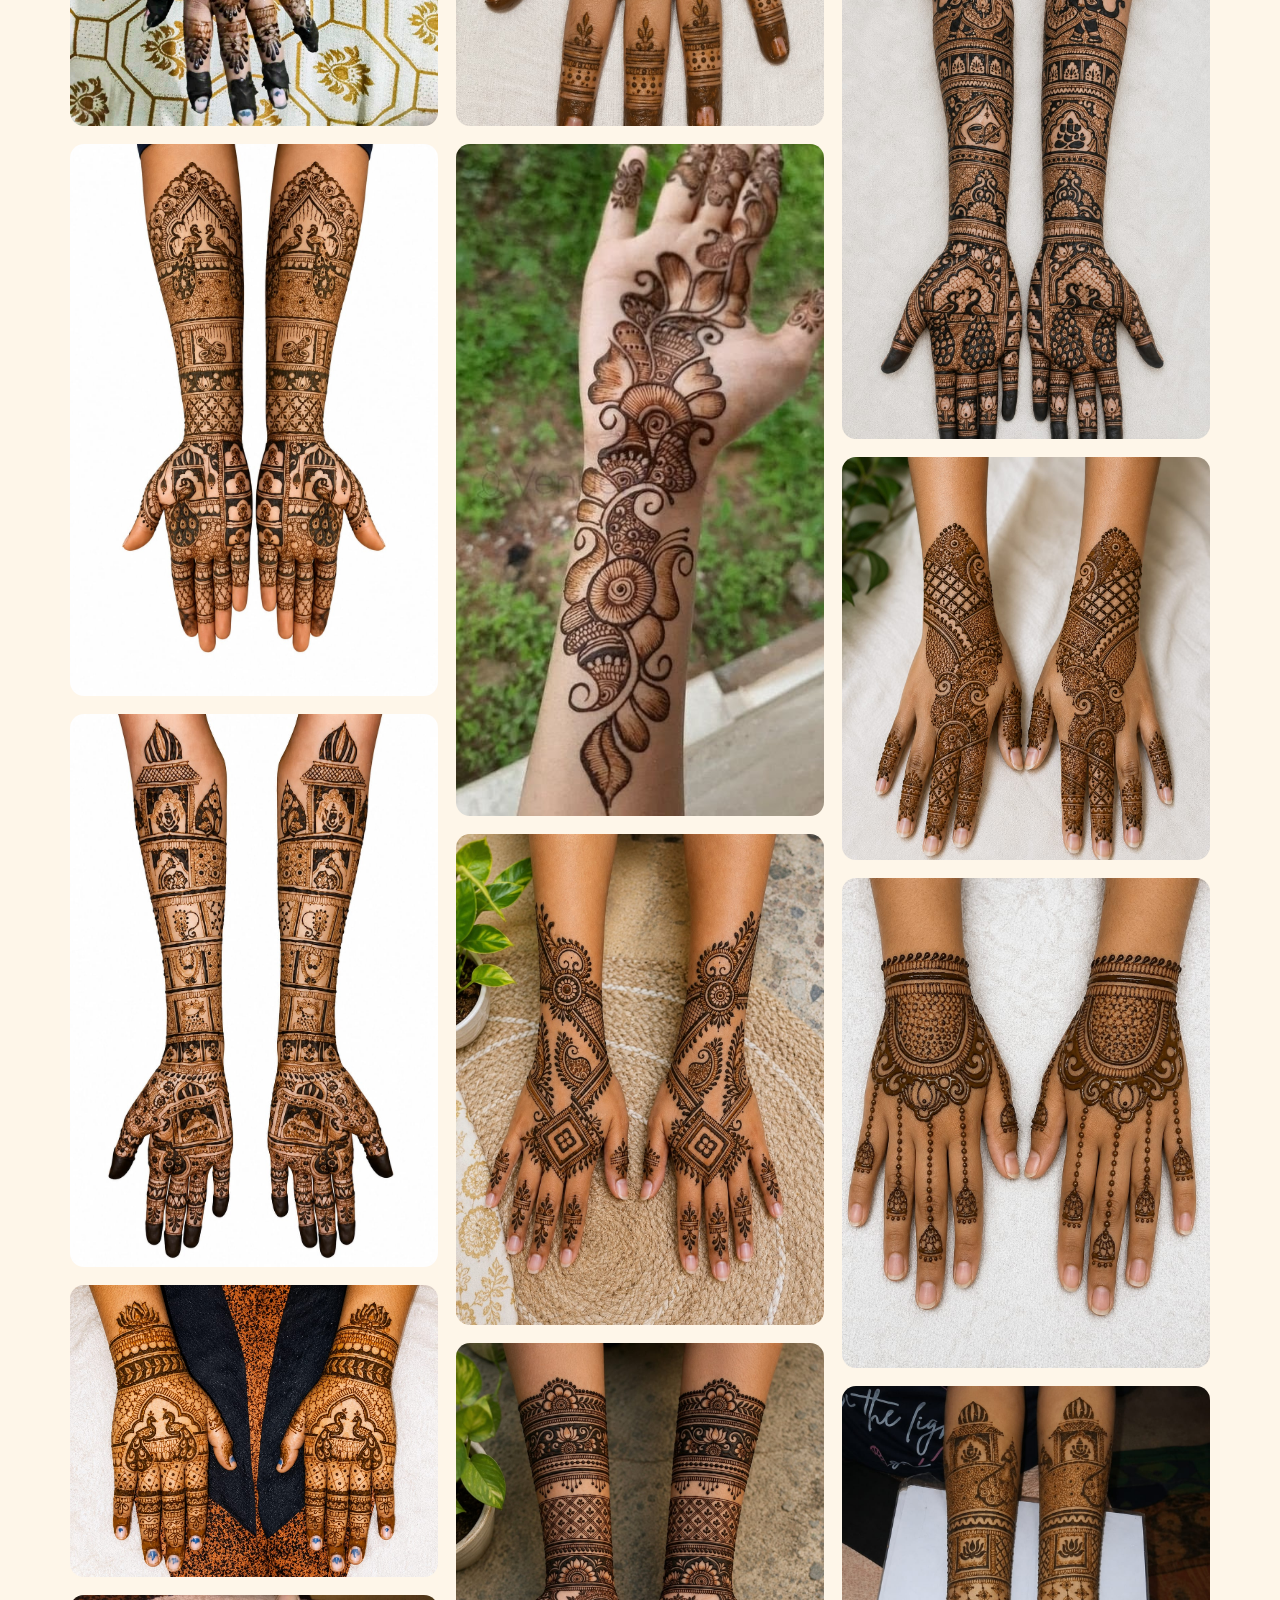
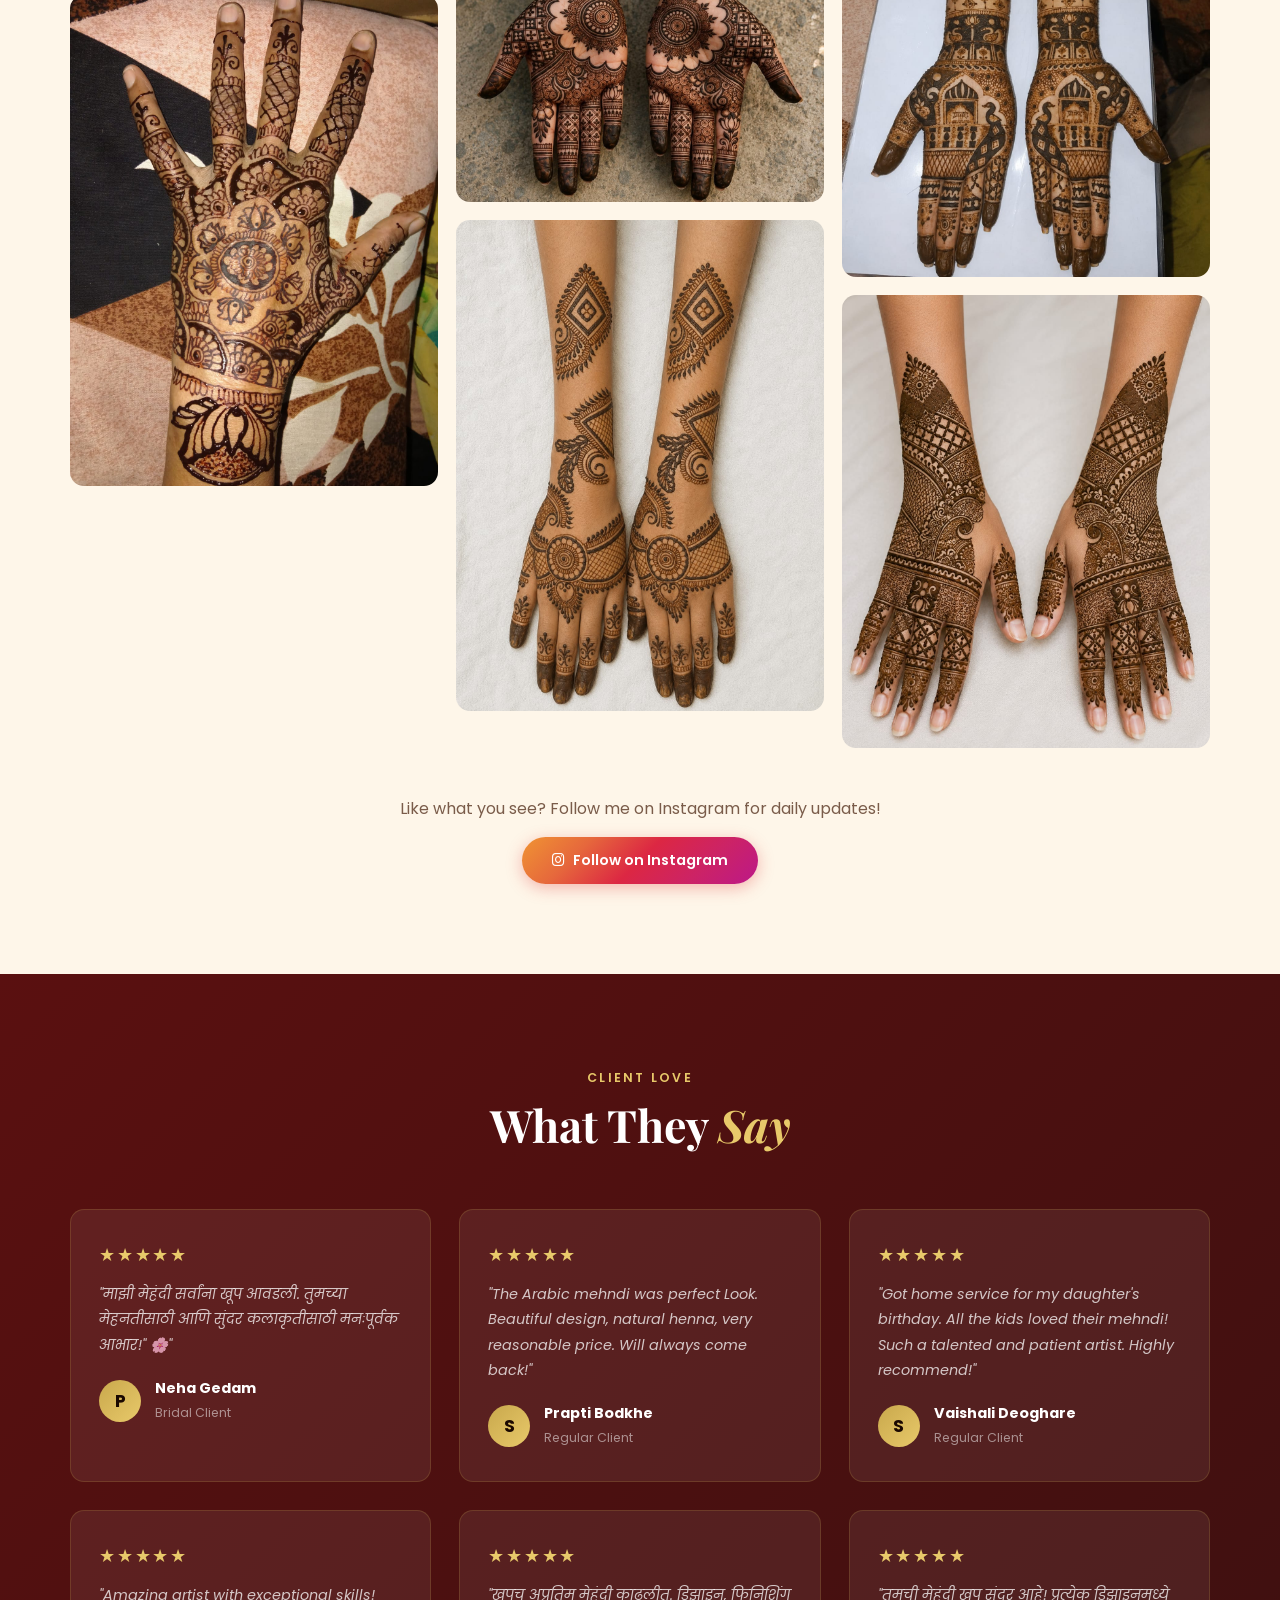
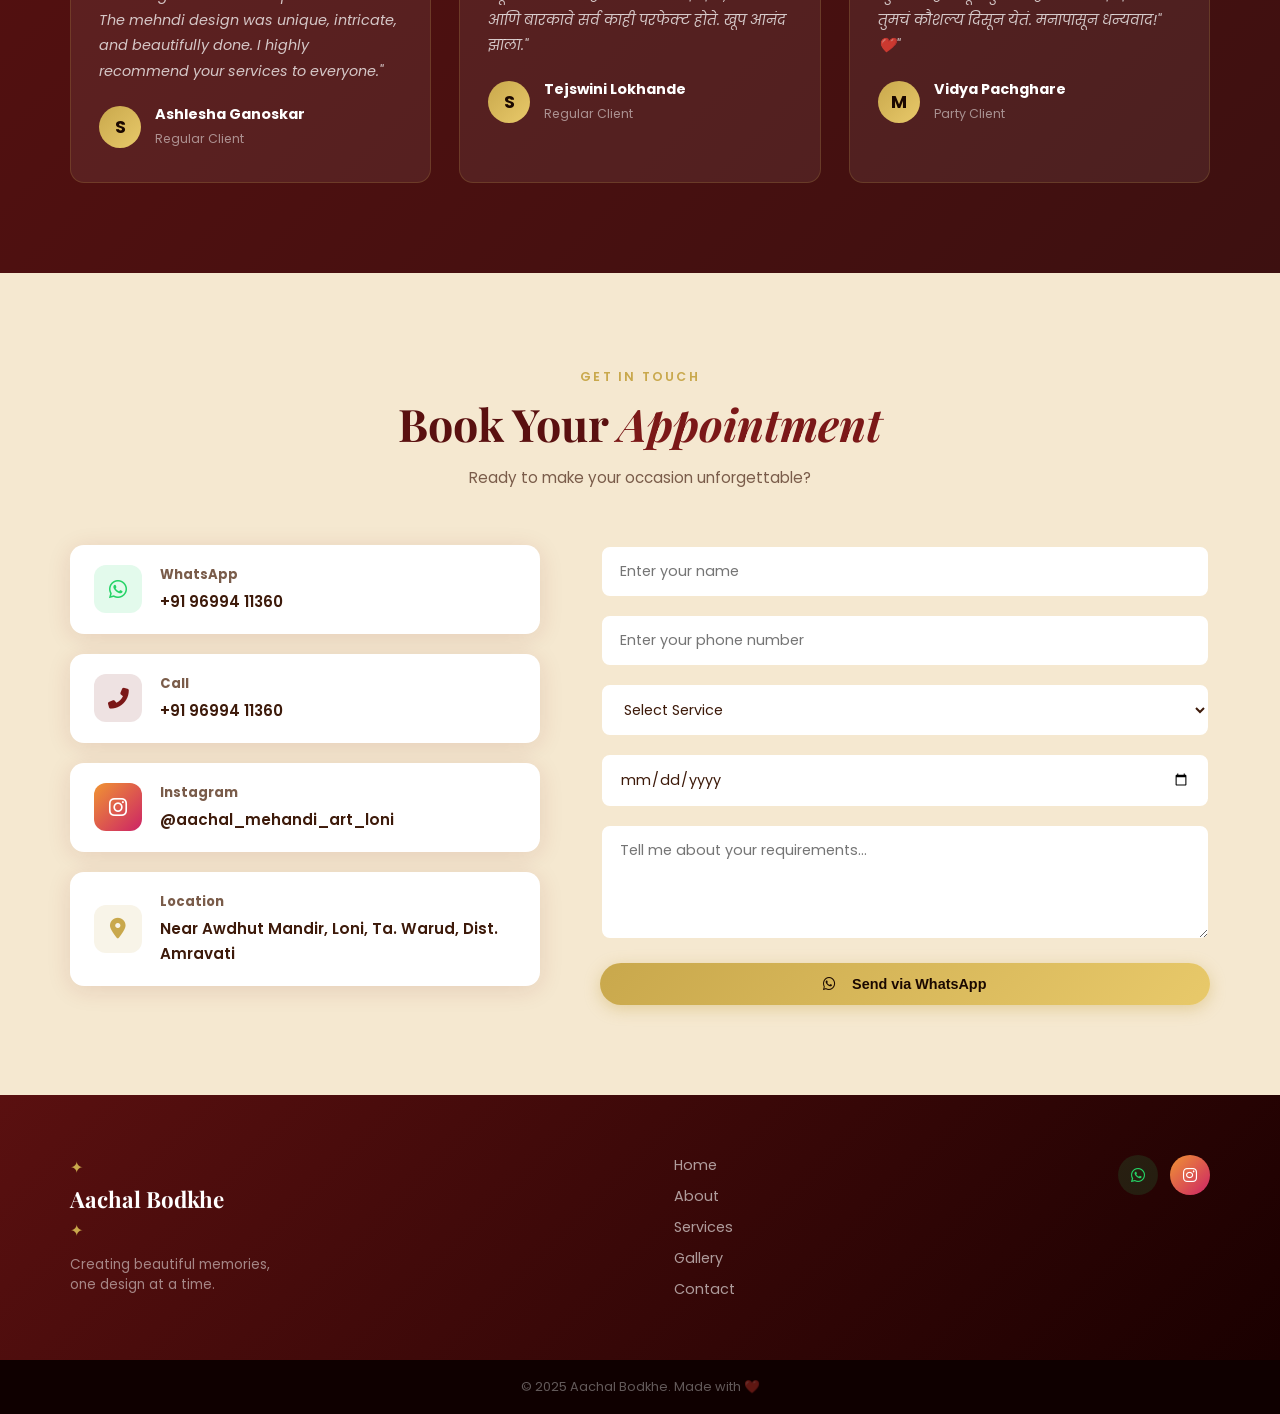
==== commit 81284645: "update" ====
--- a/index.html
+++ b/index.html
@@ -5,6 +5,16 @@
   <meta name="viewport" content="width=device-width, initial-scale=1.0">
   <meta name="description" content="Professional Mehndi Artist – Bridal, Arabic & Traditional Designs">
   <title>Mehndi Art | Bridal & Professional Mehndi Artist</title>
+
+  <!-- Google tag (gtag.js) -->
+  <script async src="https://www.googletagmanager.com/gtag/js?id=G-H4992JFXHH"></script>
+  <script>
+    window.dataLayer = window.dataLayer || [];
+    function gtag(){dataLayer.push(arguments);}
+    gtag('js', new Date());
+
+    gtag('config', 'G-H4992JFXHH');
+  </script>
 
   <!-- Google Fonts -->
   <link rel="preconnect" href="https://fonts.googleapis.com">
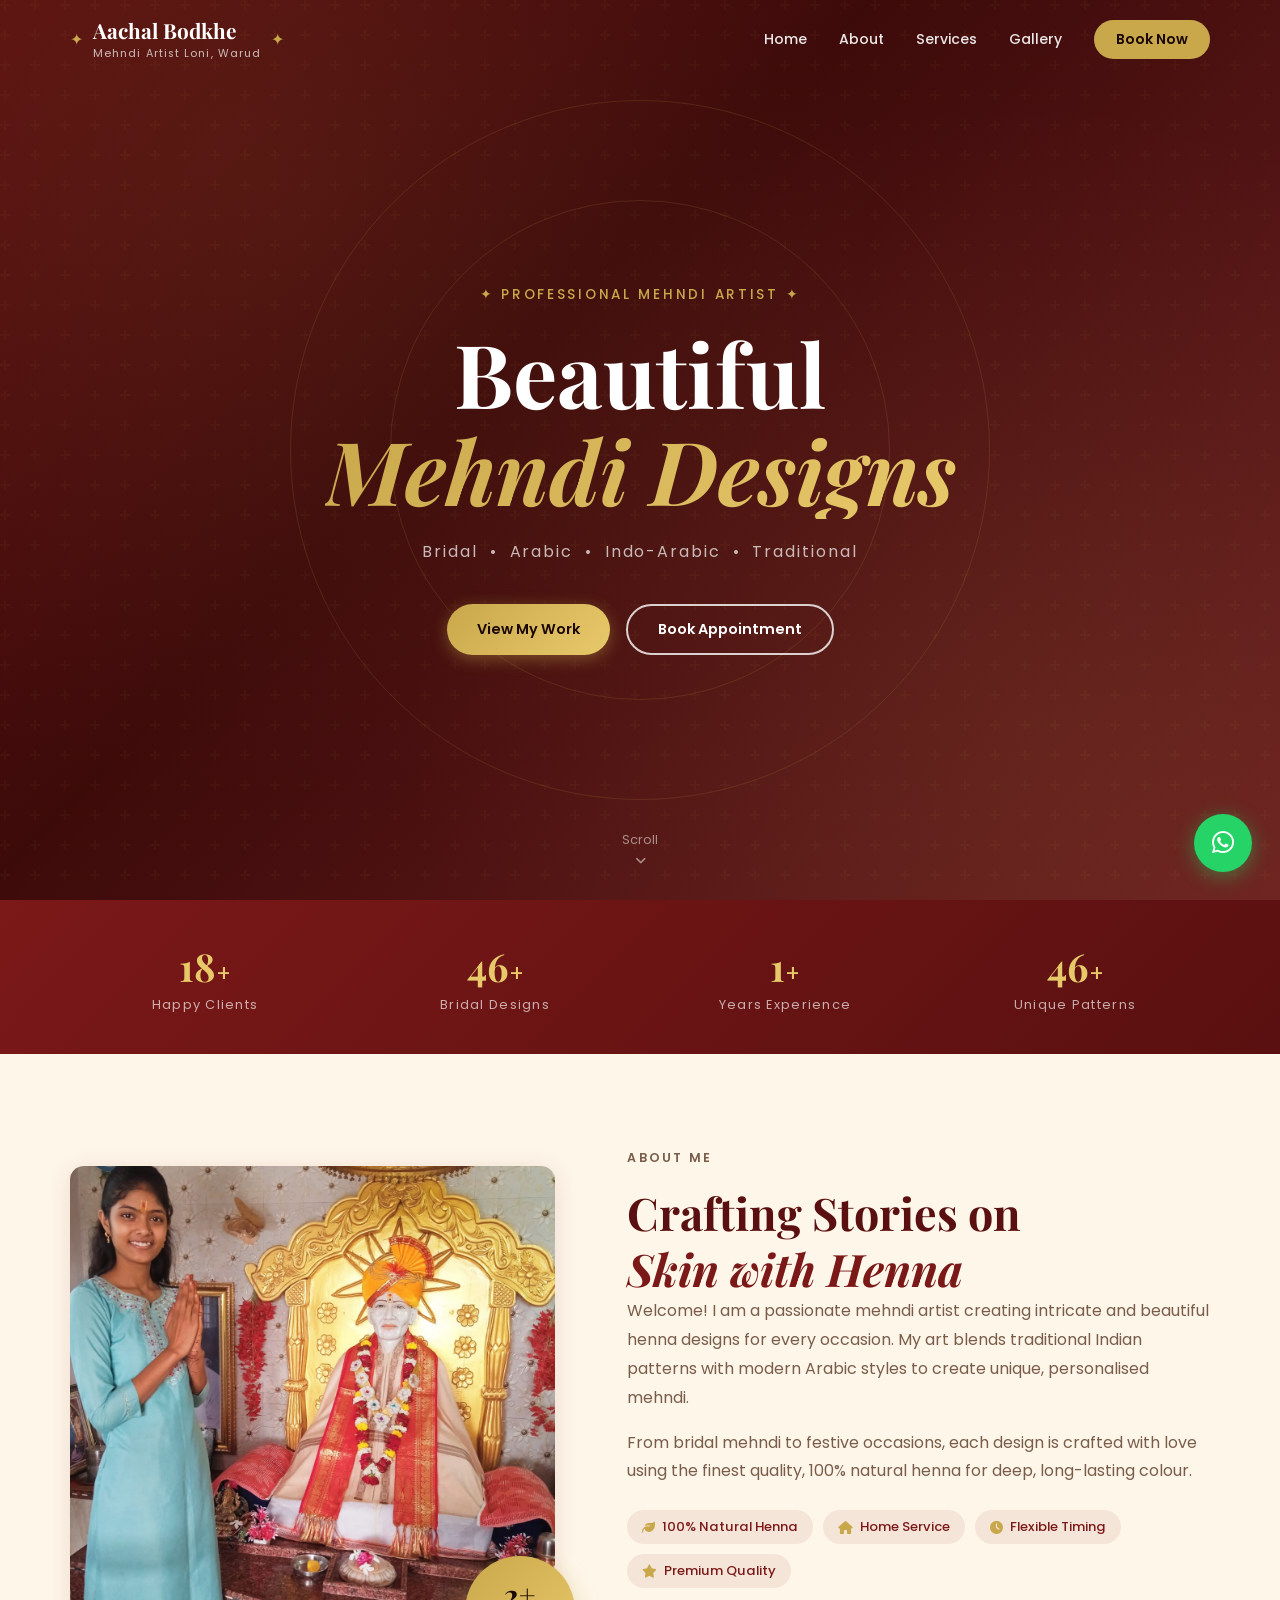
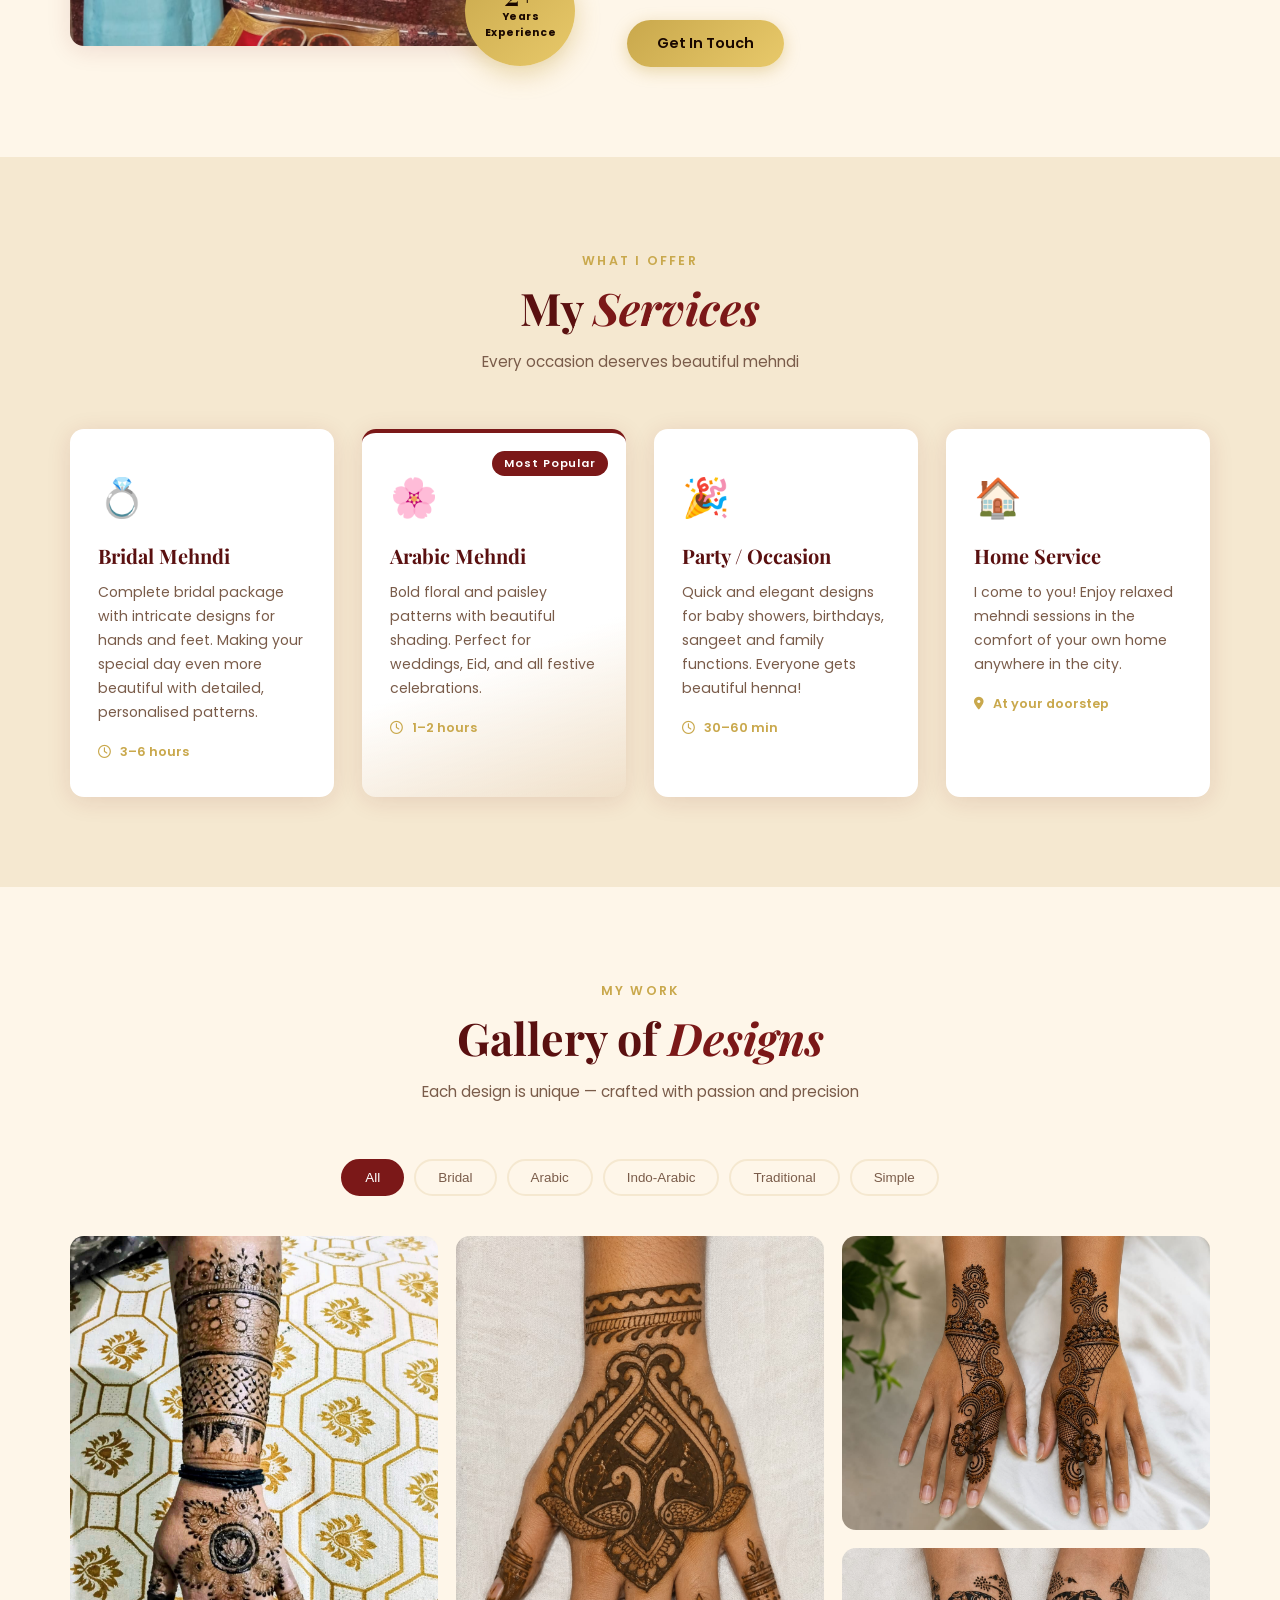
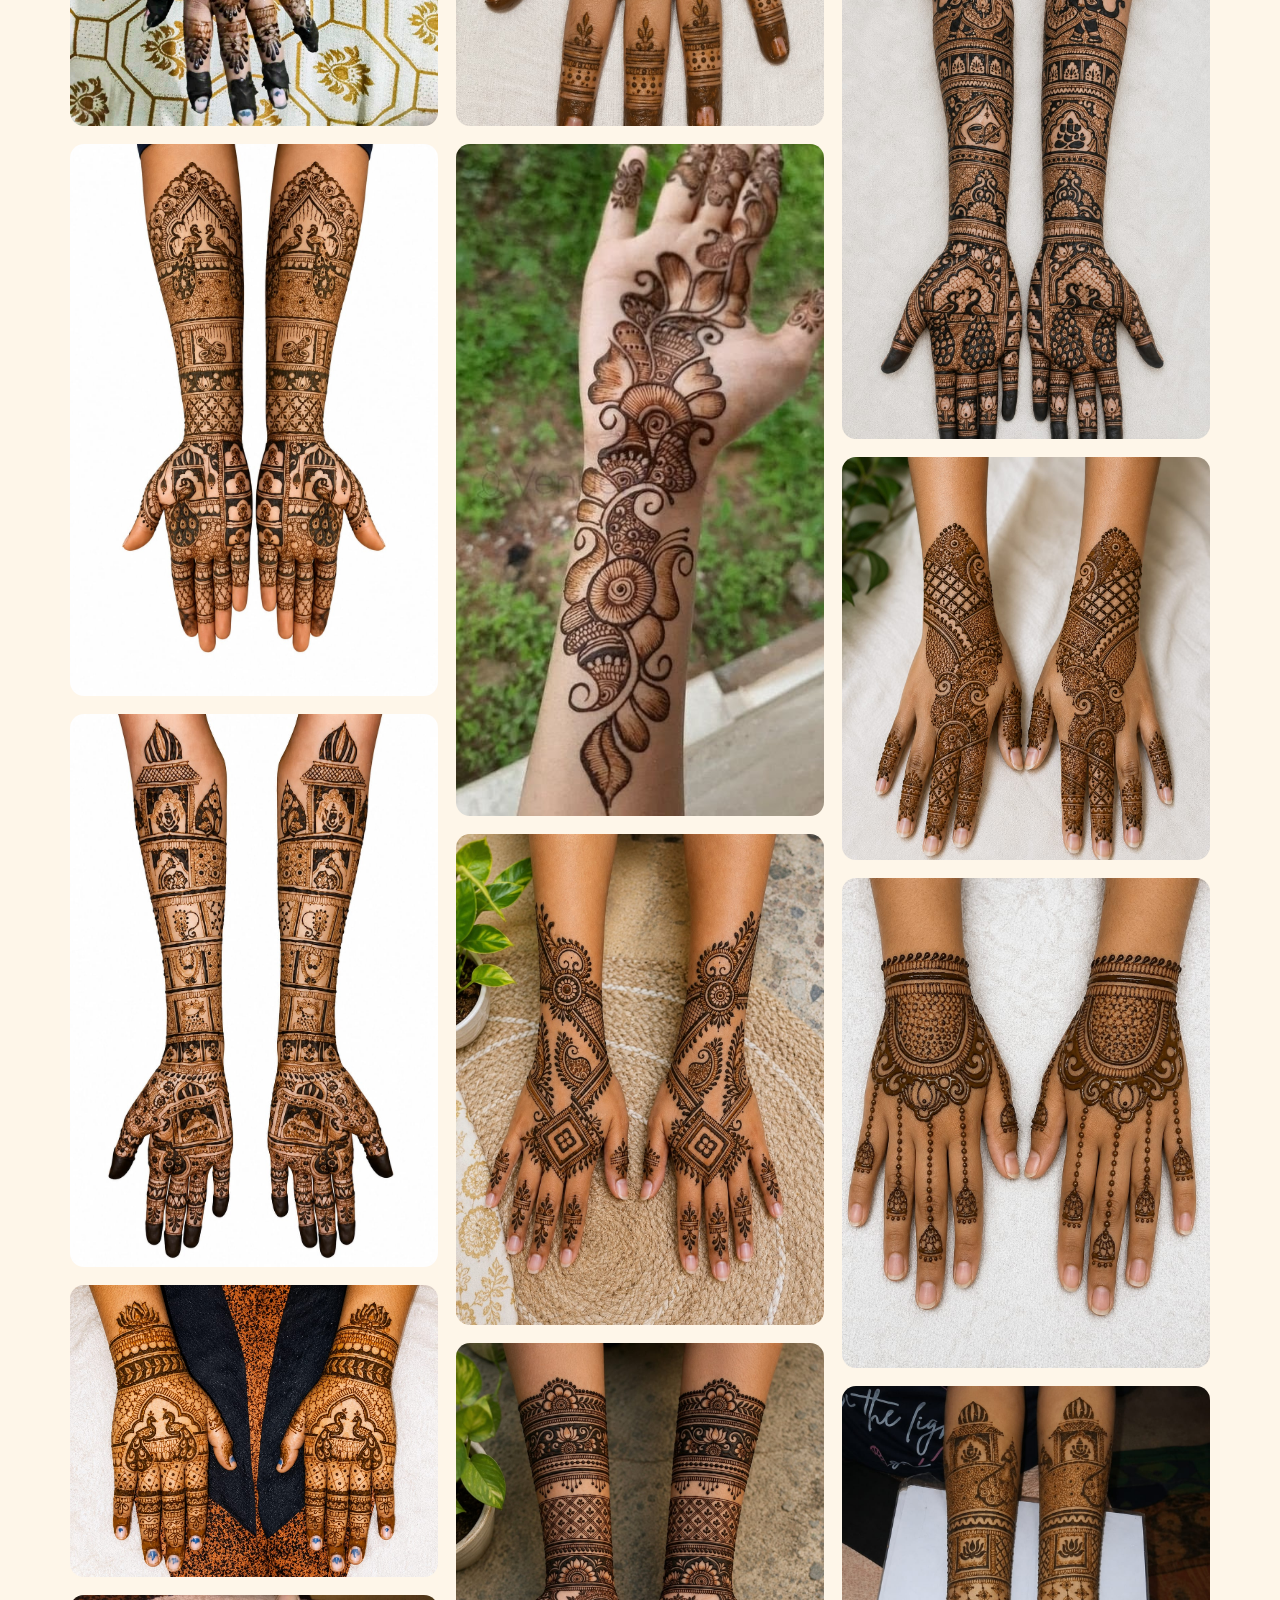
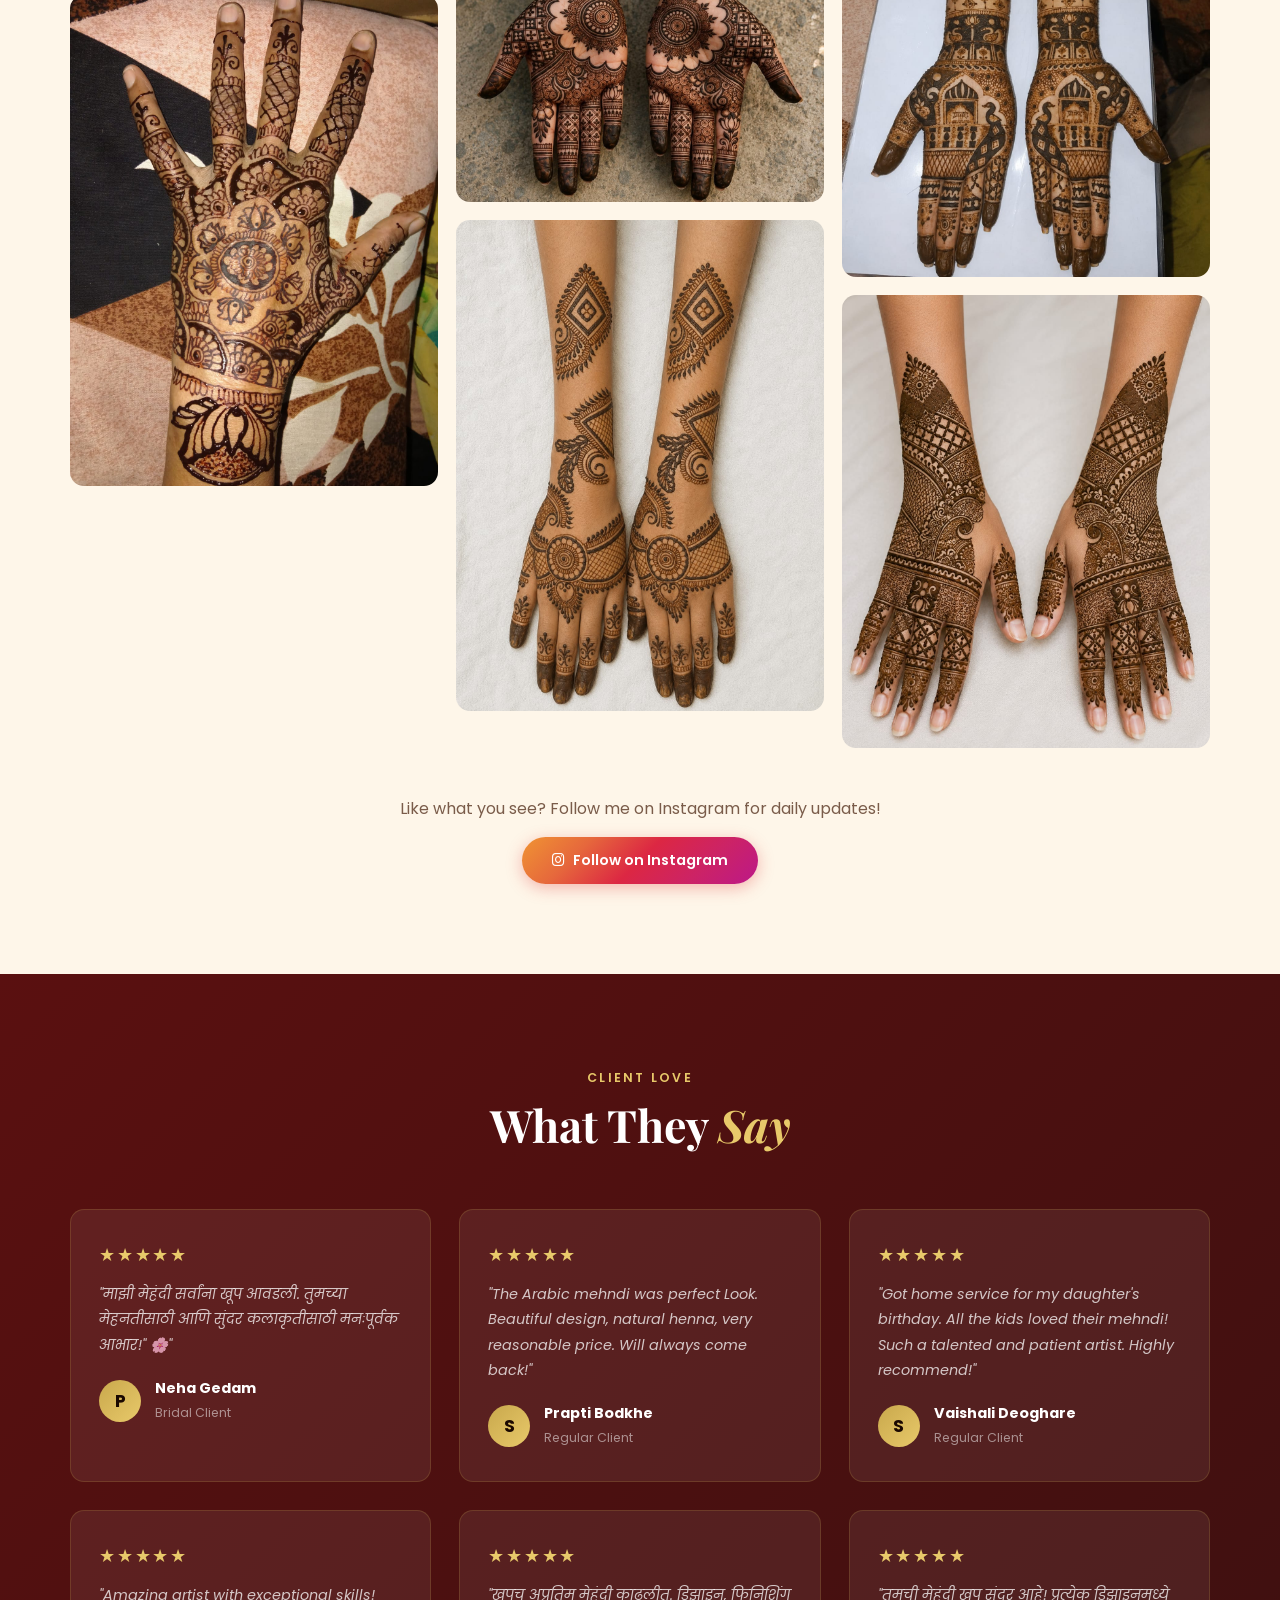
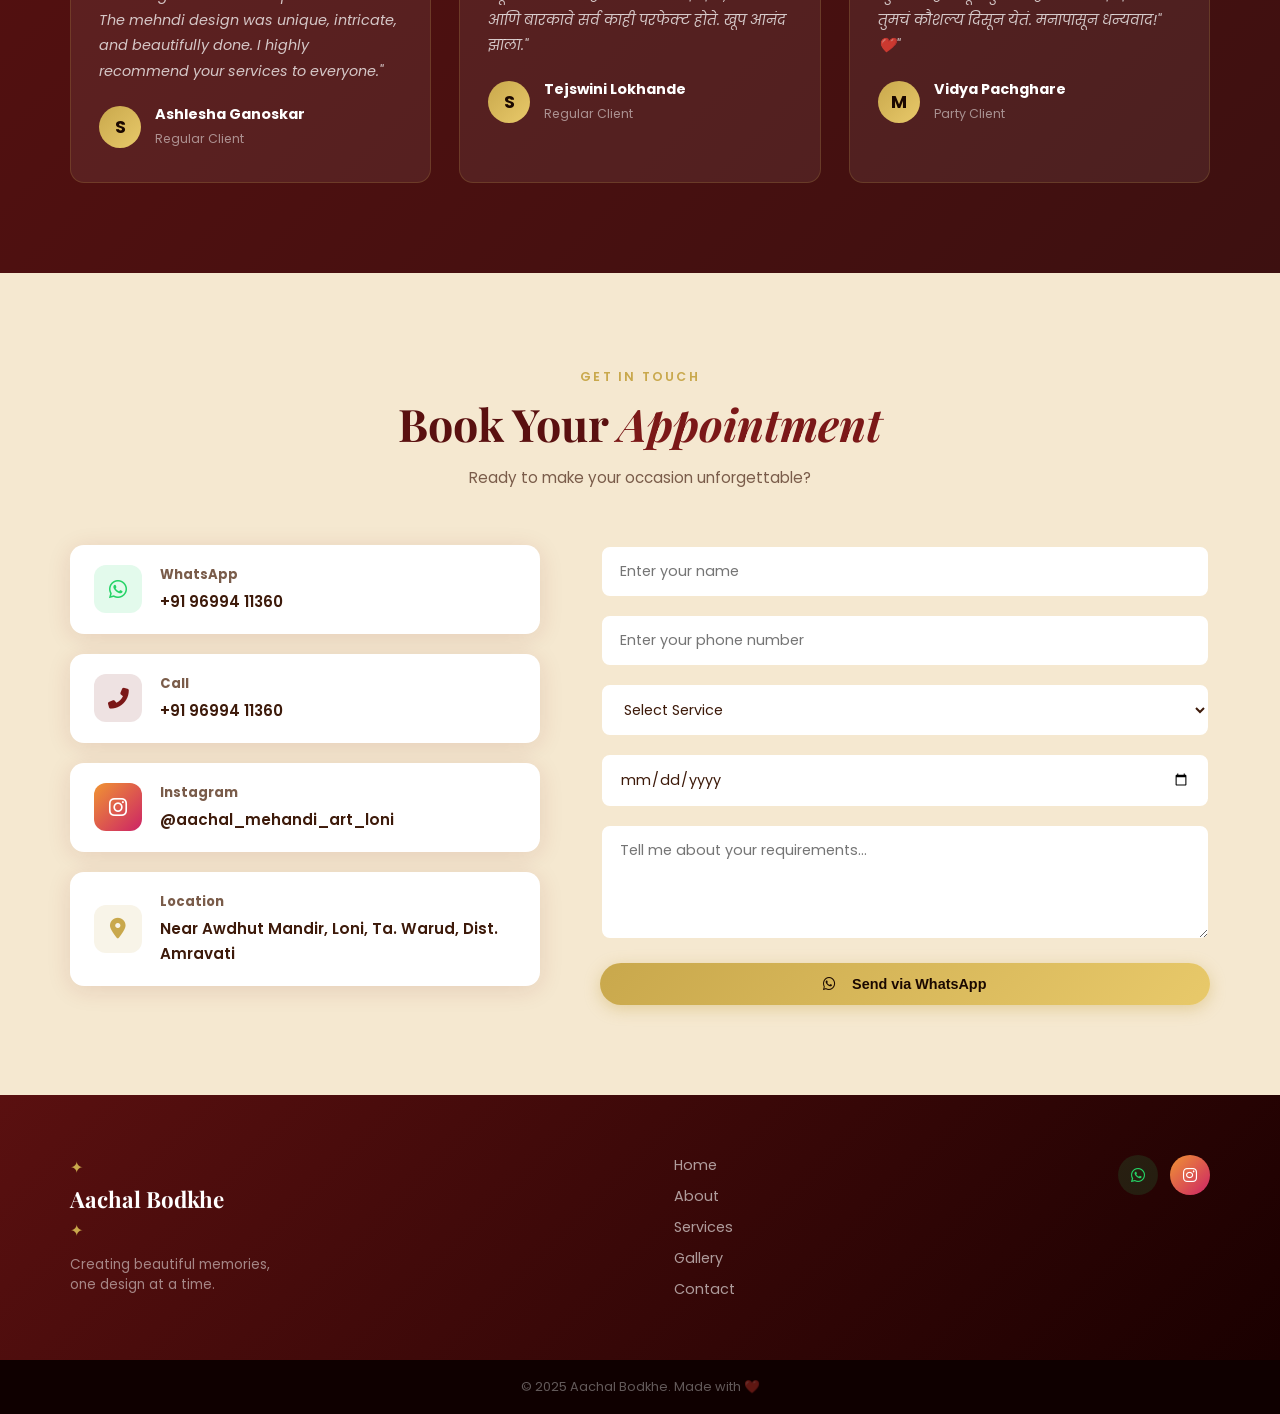
==== commit 78a91d35: "update name" ====
--- a/index.html
+++ b/index.html
@@ -289,7 +289,7 @@
           </div>
           <div class="ci-card">
             <div class="ci-icon ci-ig"><i class="fab fa-instagram"></i></div>
-            <div><h4>Instagram</h4><a id="cIg" href="#">https://www.instagram.com/aachal_mehandi_art_loni?igsh=MWM5a2FwNzlvdnloOQ==</a></div>
+            <div><h4>Instagram</h4><a id="cIg" href="#">https://www.instagram.com/achalmehandi_artist_loni?igsh=ODFzOTcwejljZ2w4</a></div>
           </div>
           <div class="ci-card">
             <div class="ci-icon ci-lo"><i class="fas fa-map-marker-alt"></i></div>
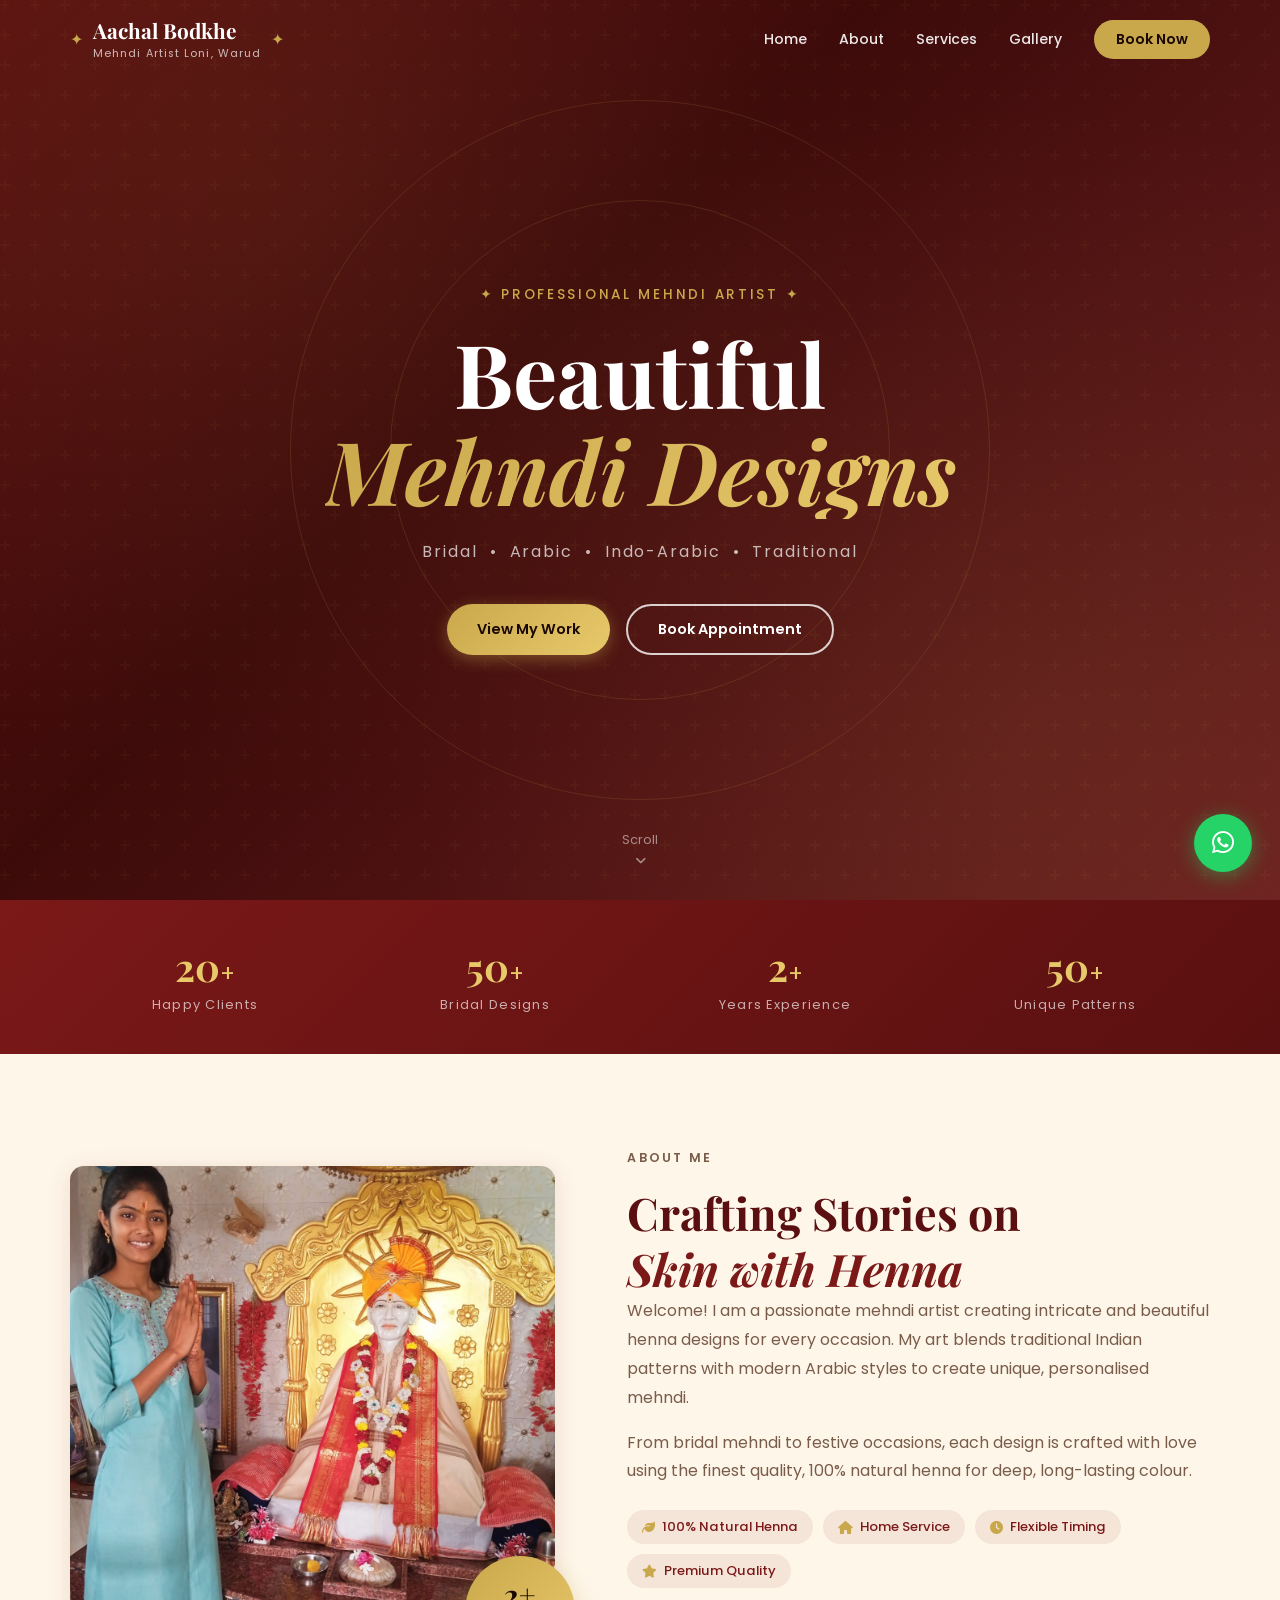
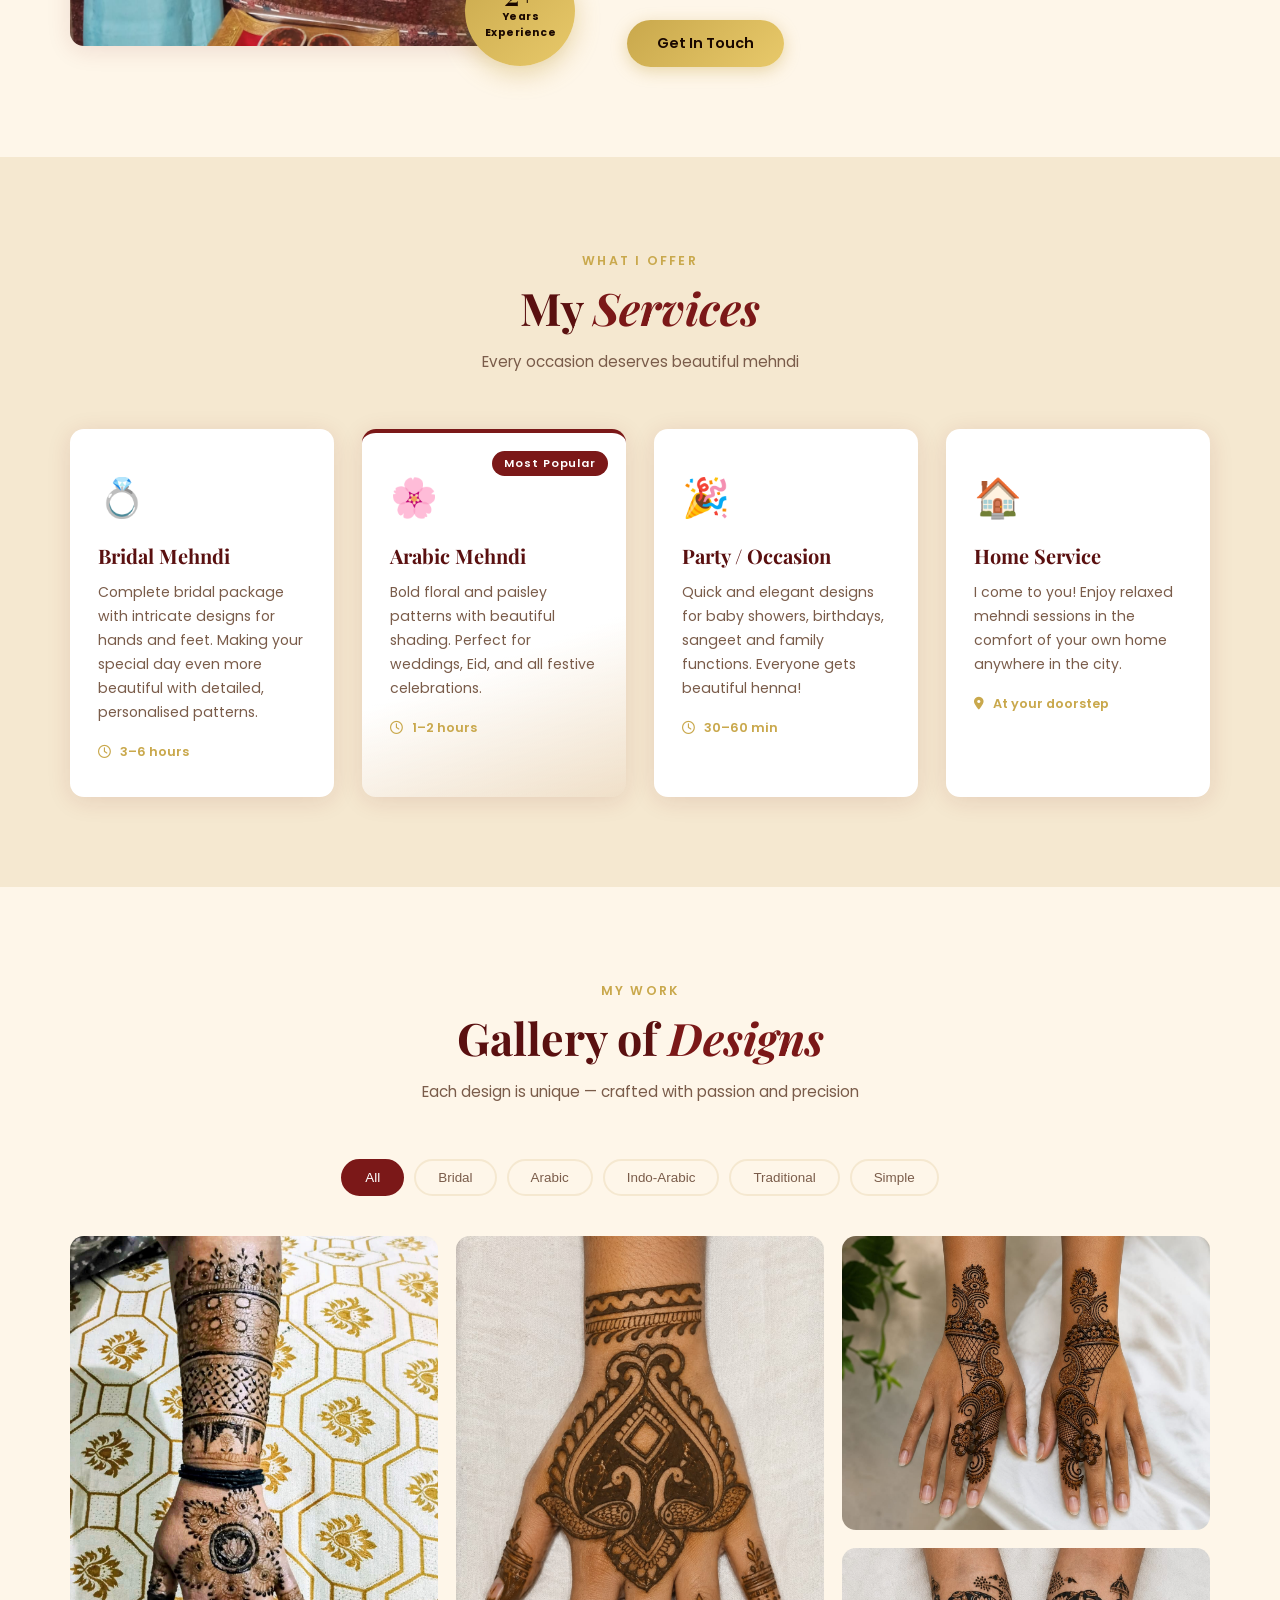
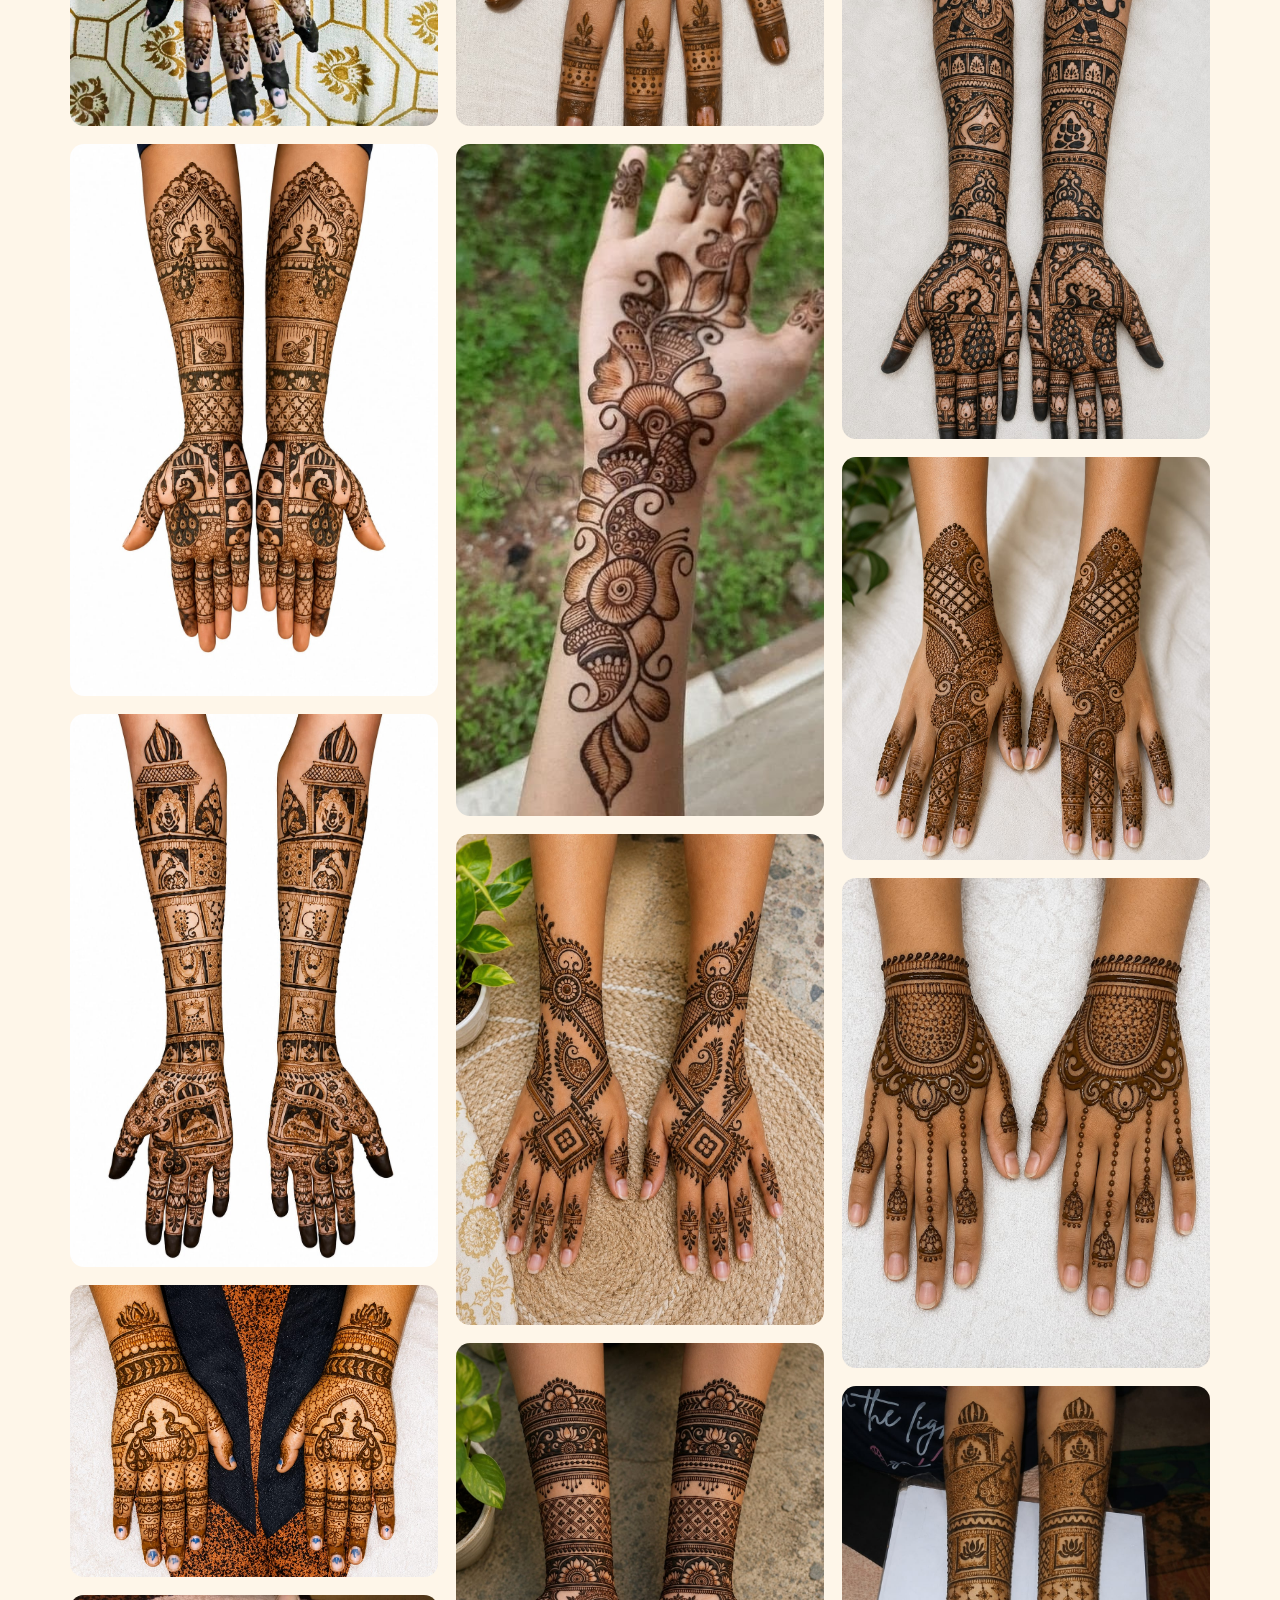
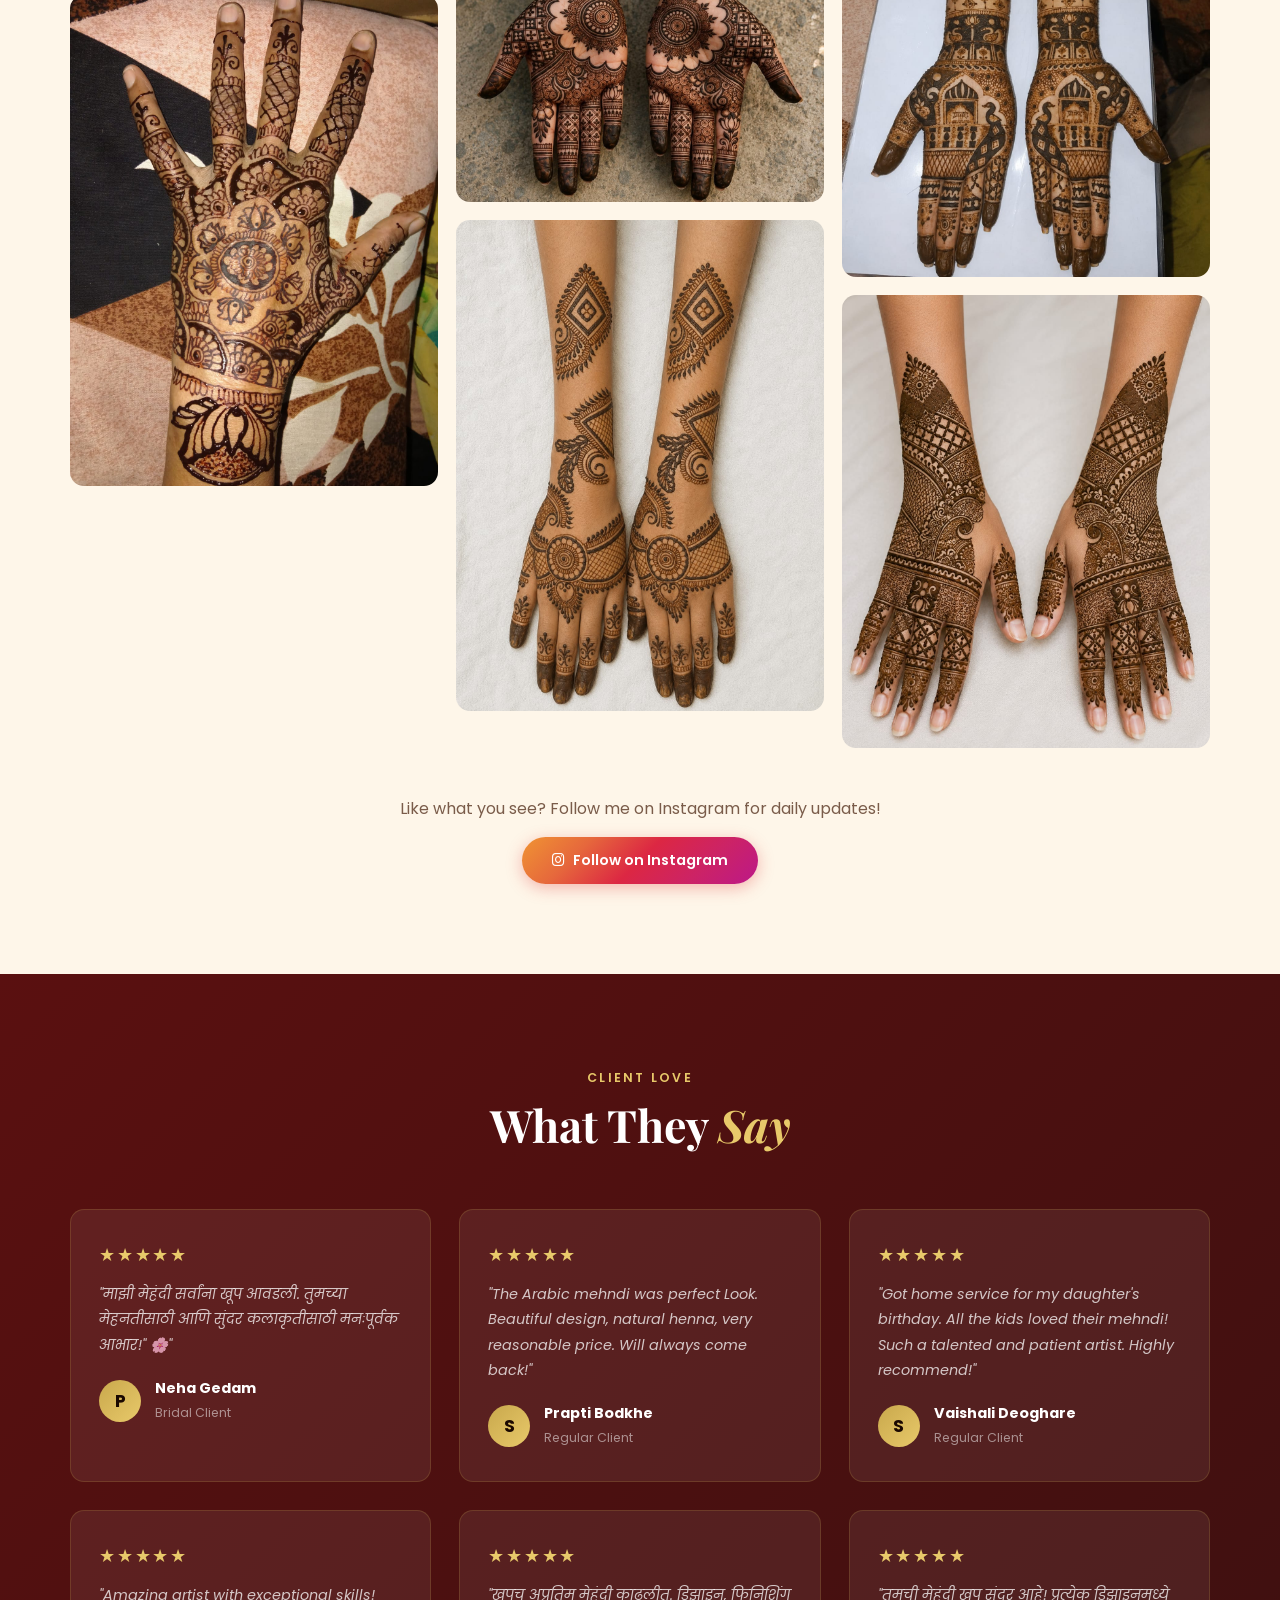
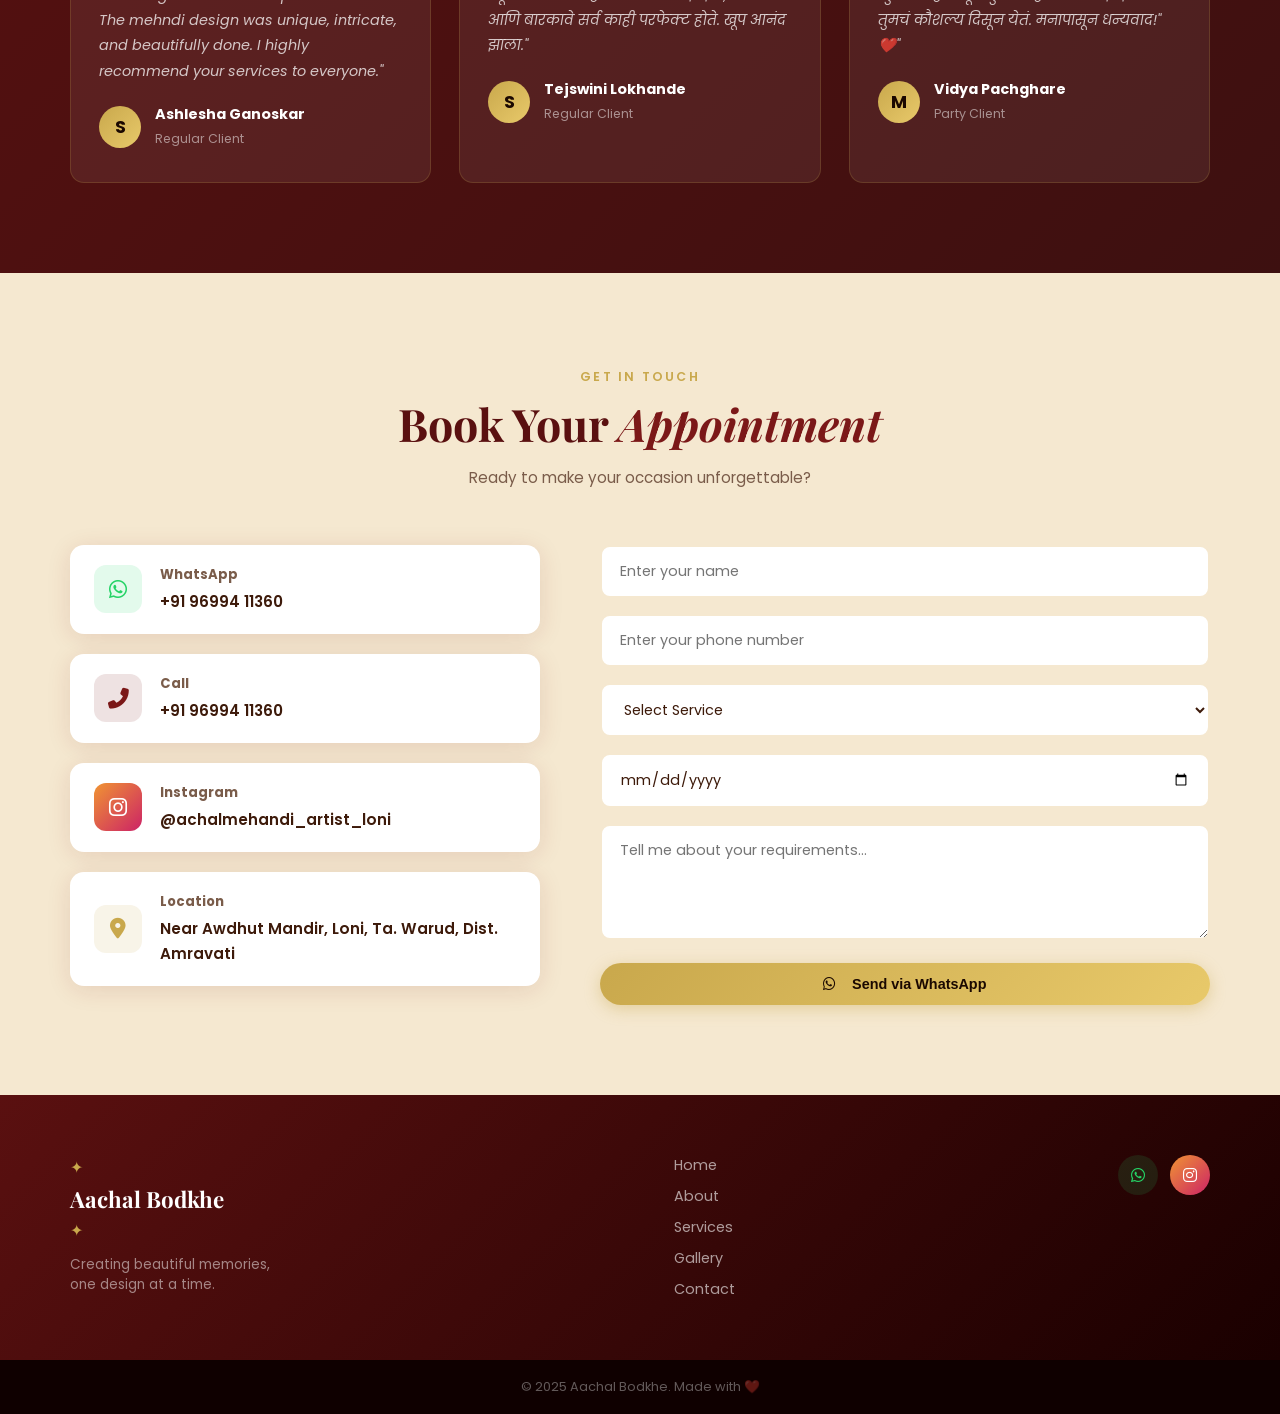
==== commit aeaaaf86: "revert" ====
--- a/index.html
+++ b/index.html
@@ -289,7 +289,7 @@
           </div>
           <div class="ci-card">
             <div class="ci-icon ci-ig"><i class="fab fa-instagram"></i></div>
-            <div><h4>Instagram</h4><a id="cIg" href="#">https://www.instagram.com/achalmehandi_artist_loni?igsh=ODFzOTcwejljZ2w4</a></div>
+            <div><h4>Instagram</h4><a id="cIg" href="#">@achalmehandi_artist_loni</a></div>
           </div>
           <div class="ci-card">
             <div class="ci-icon ci-lo"><i class="fas fa-map-marker-alt"></i></div>
